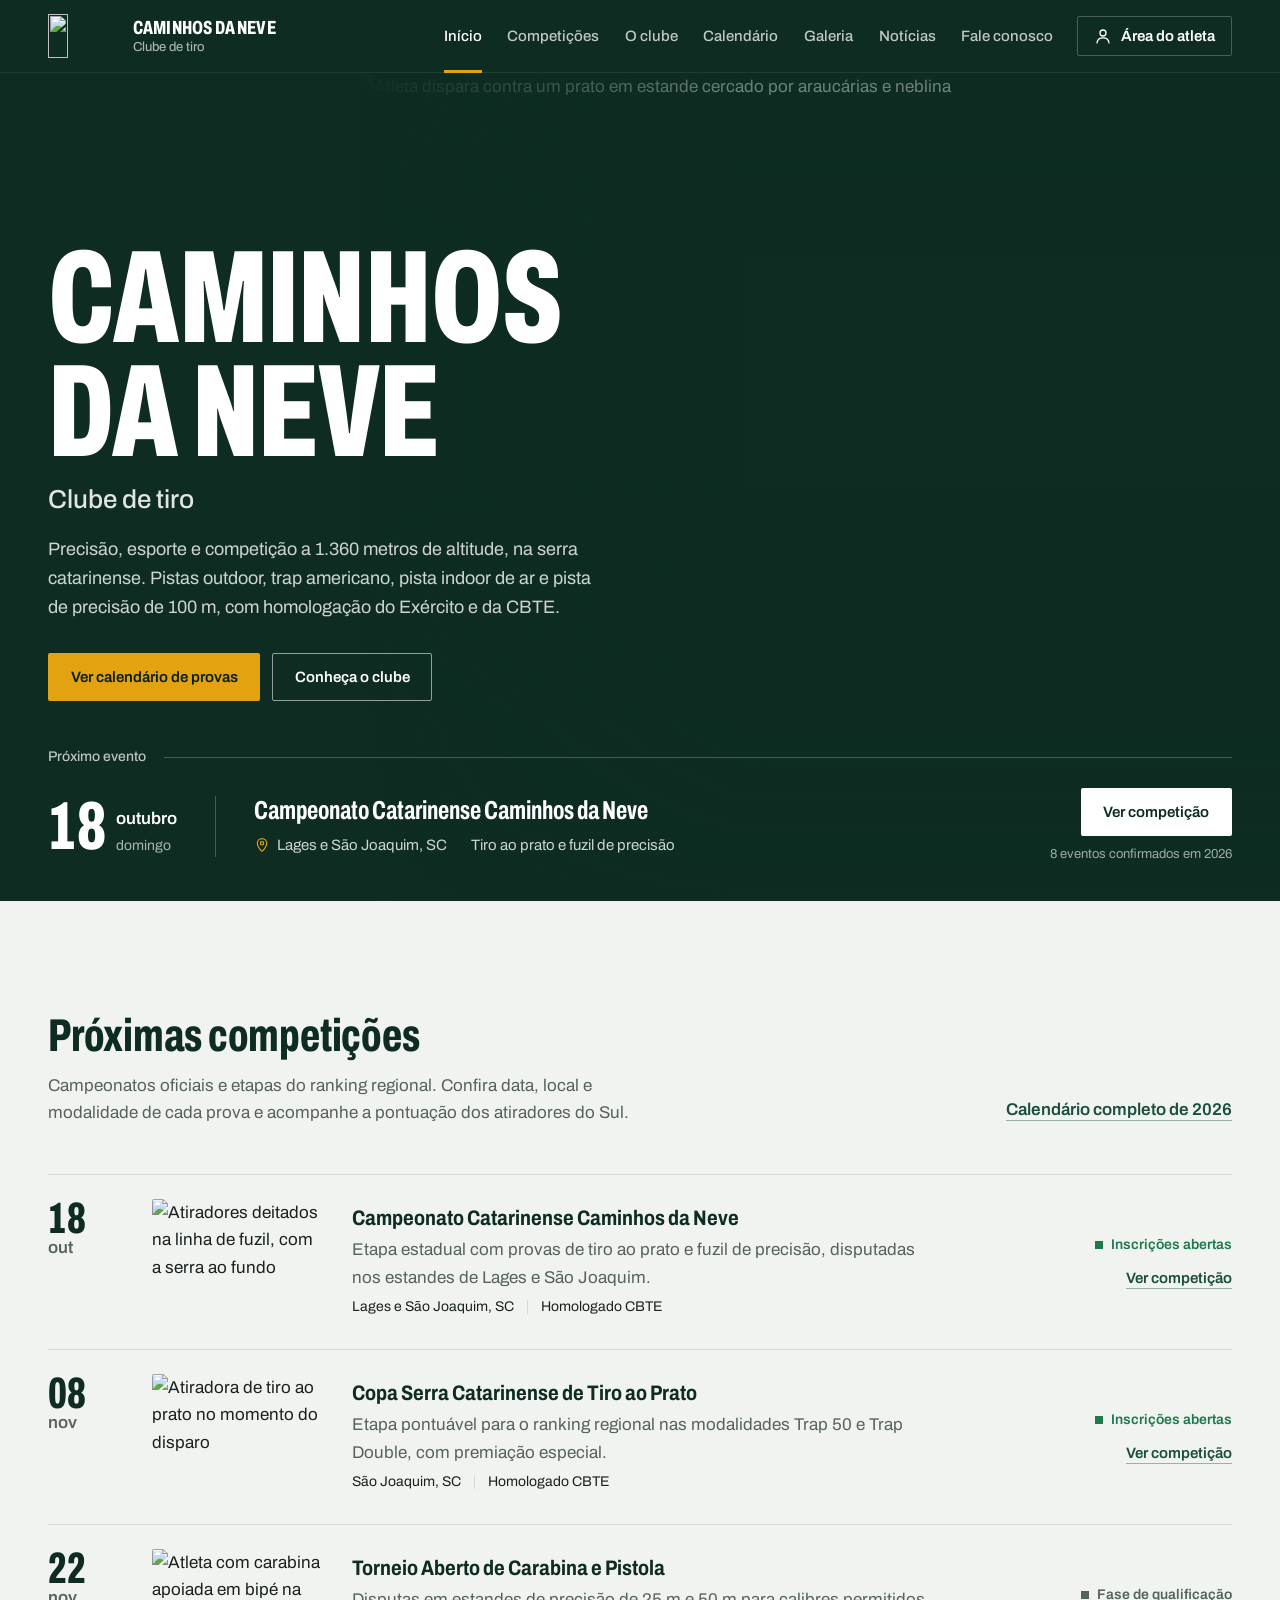
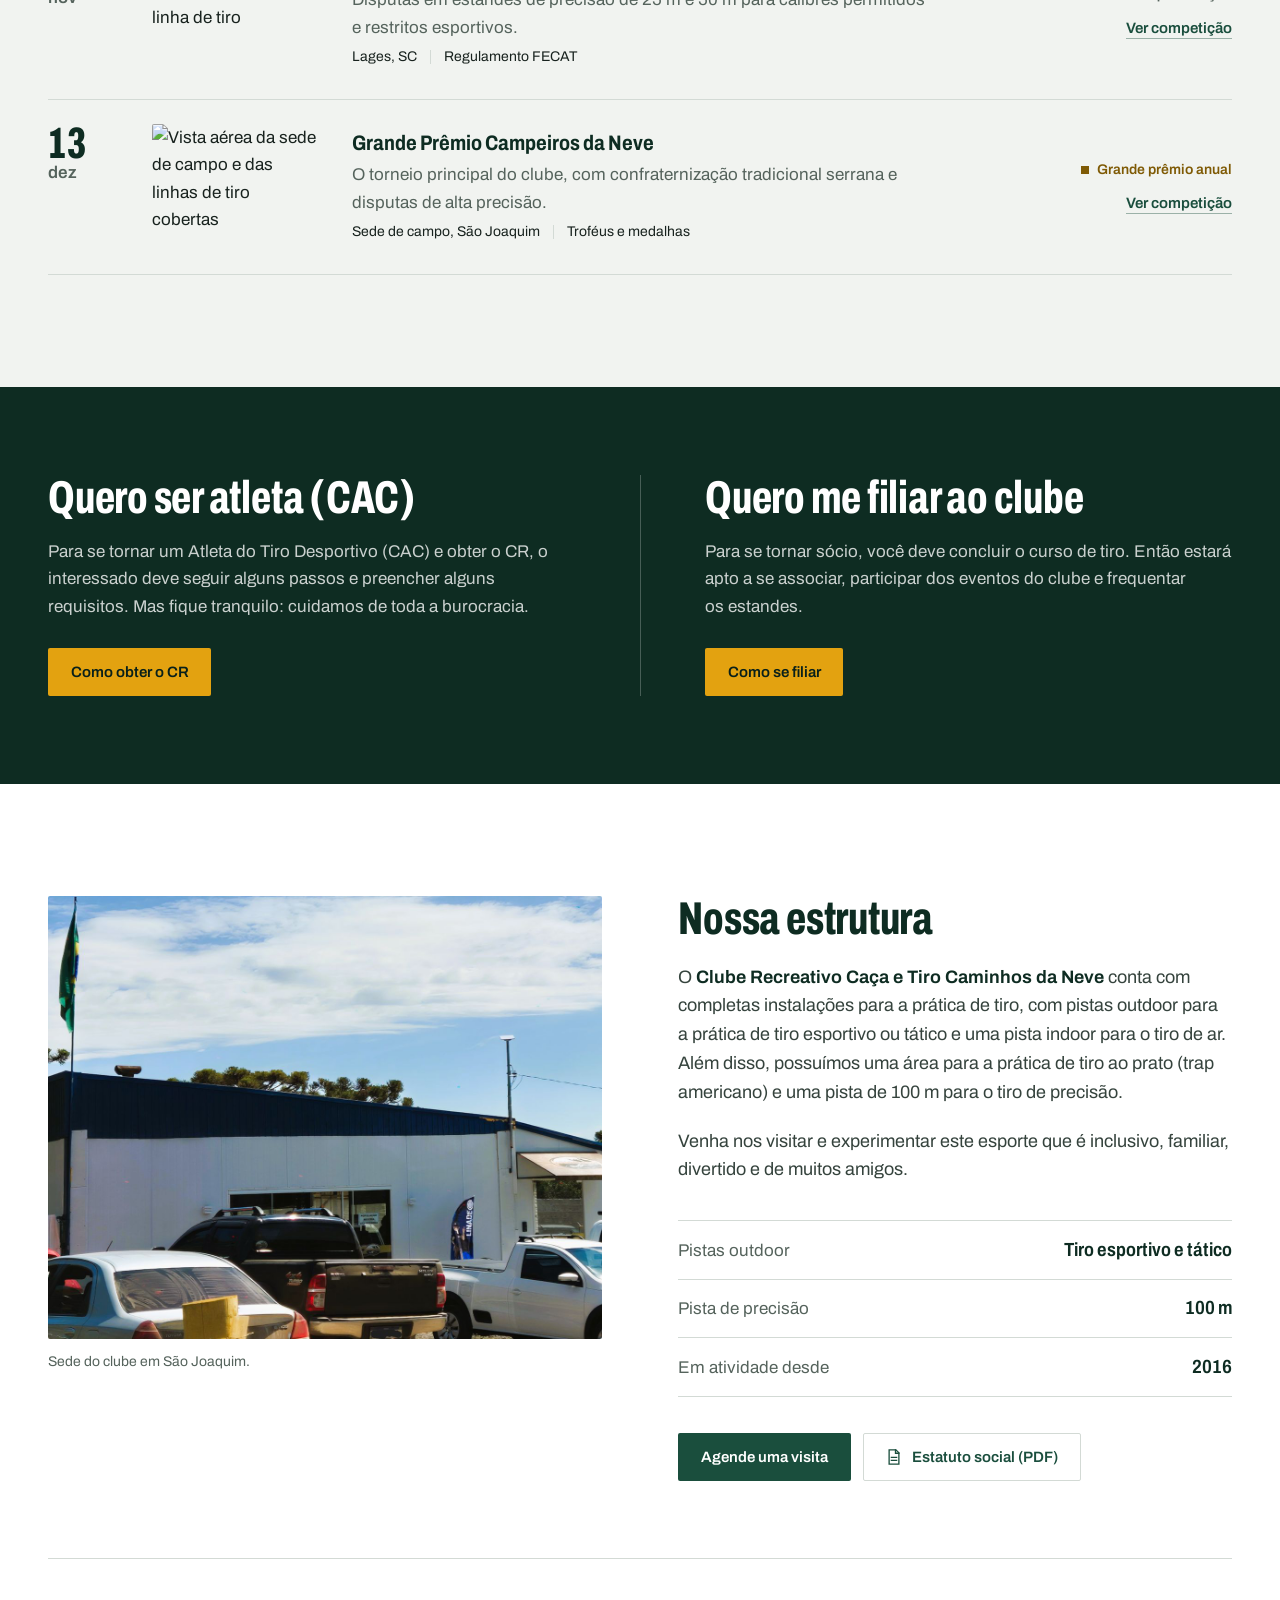
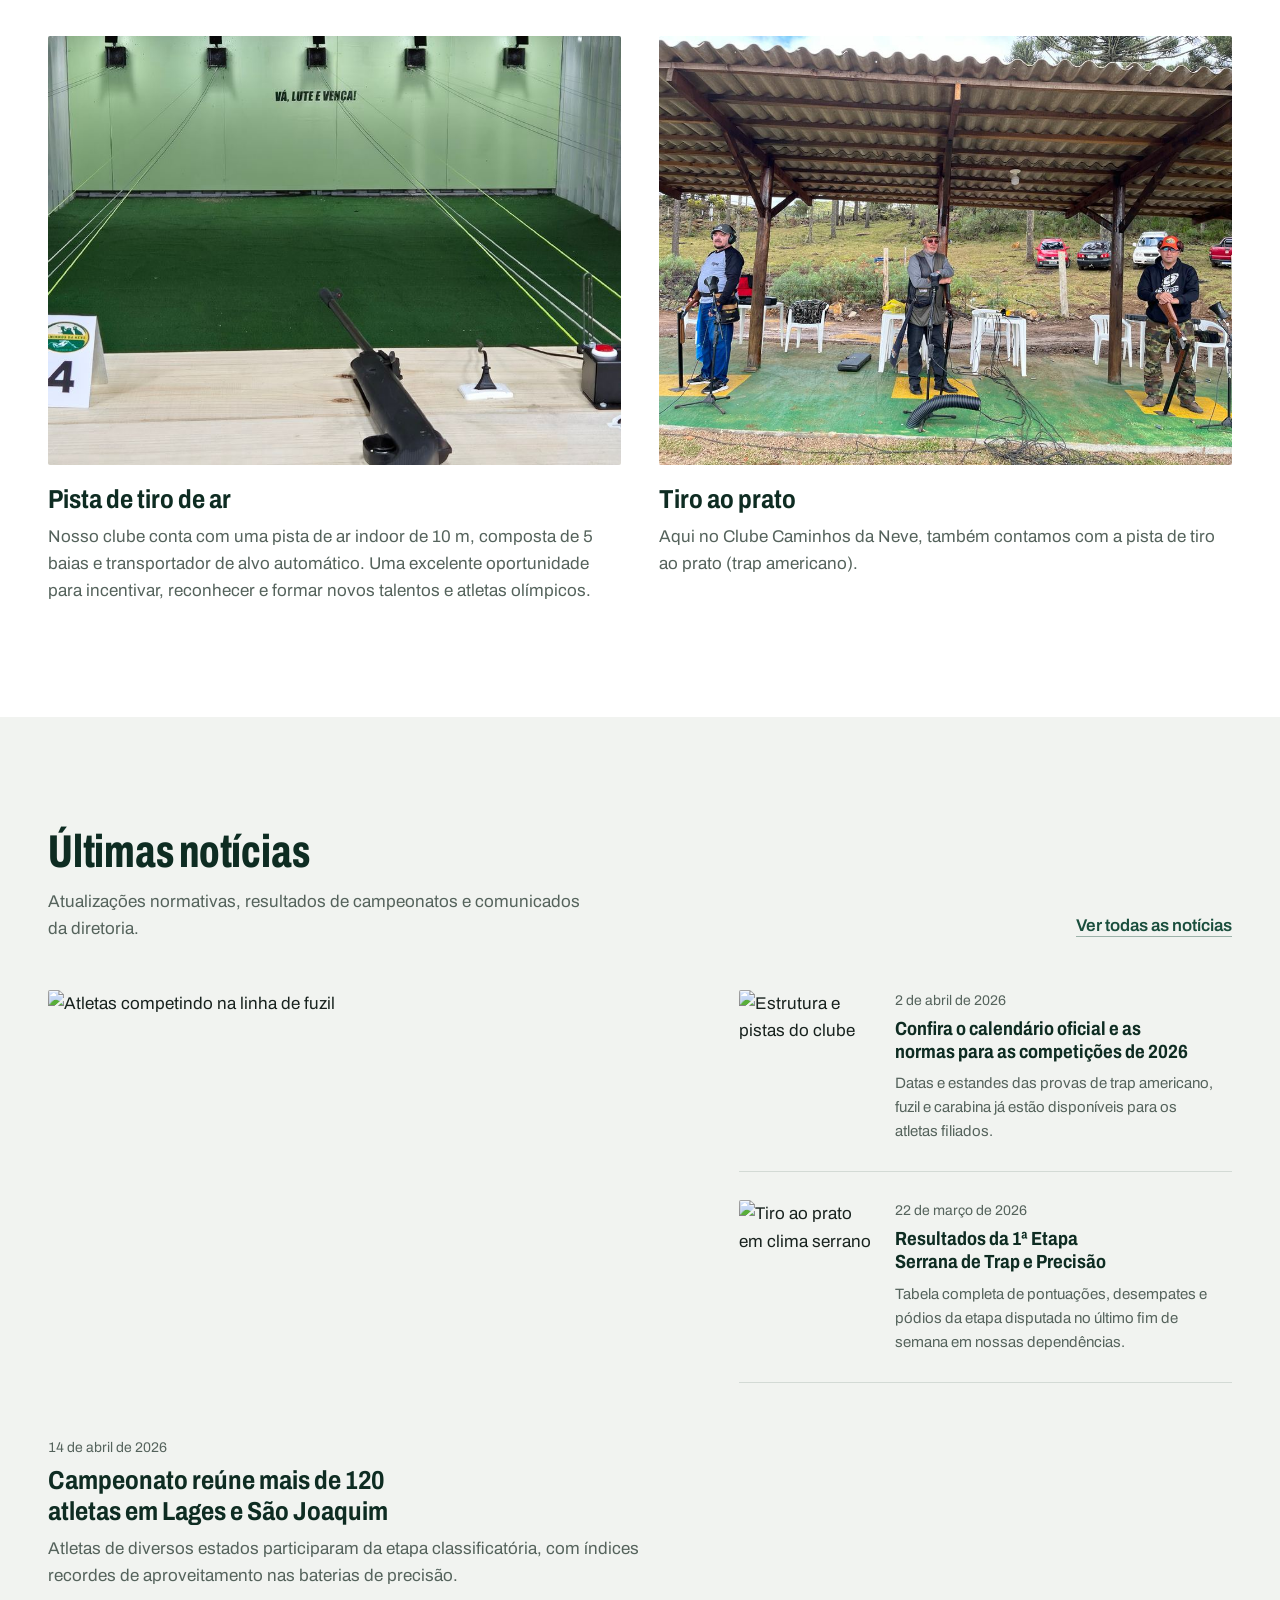
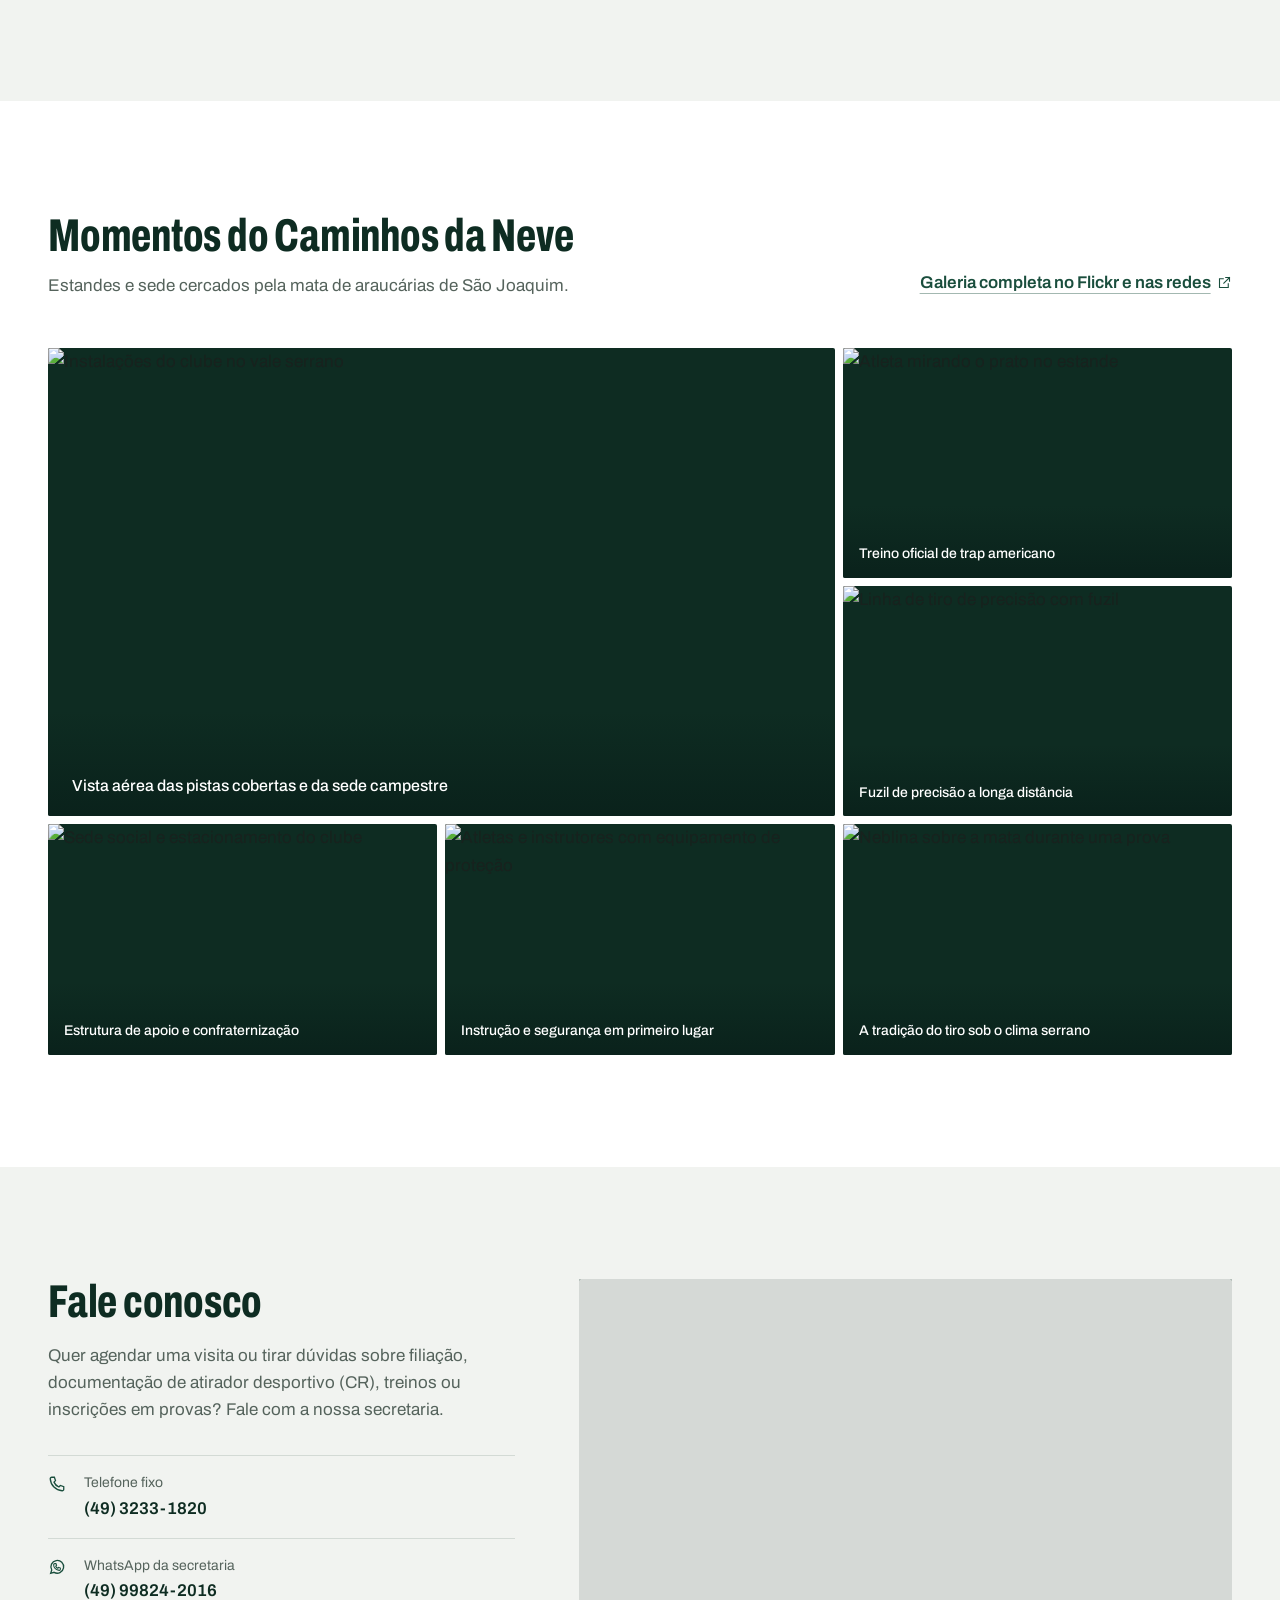
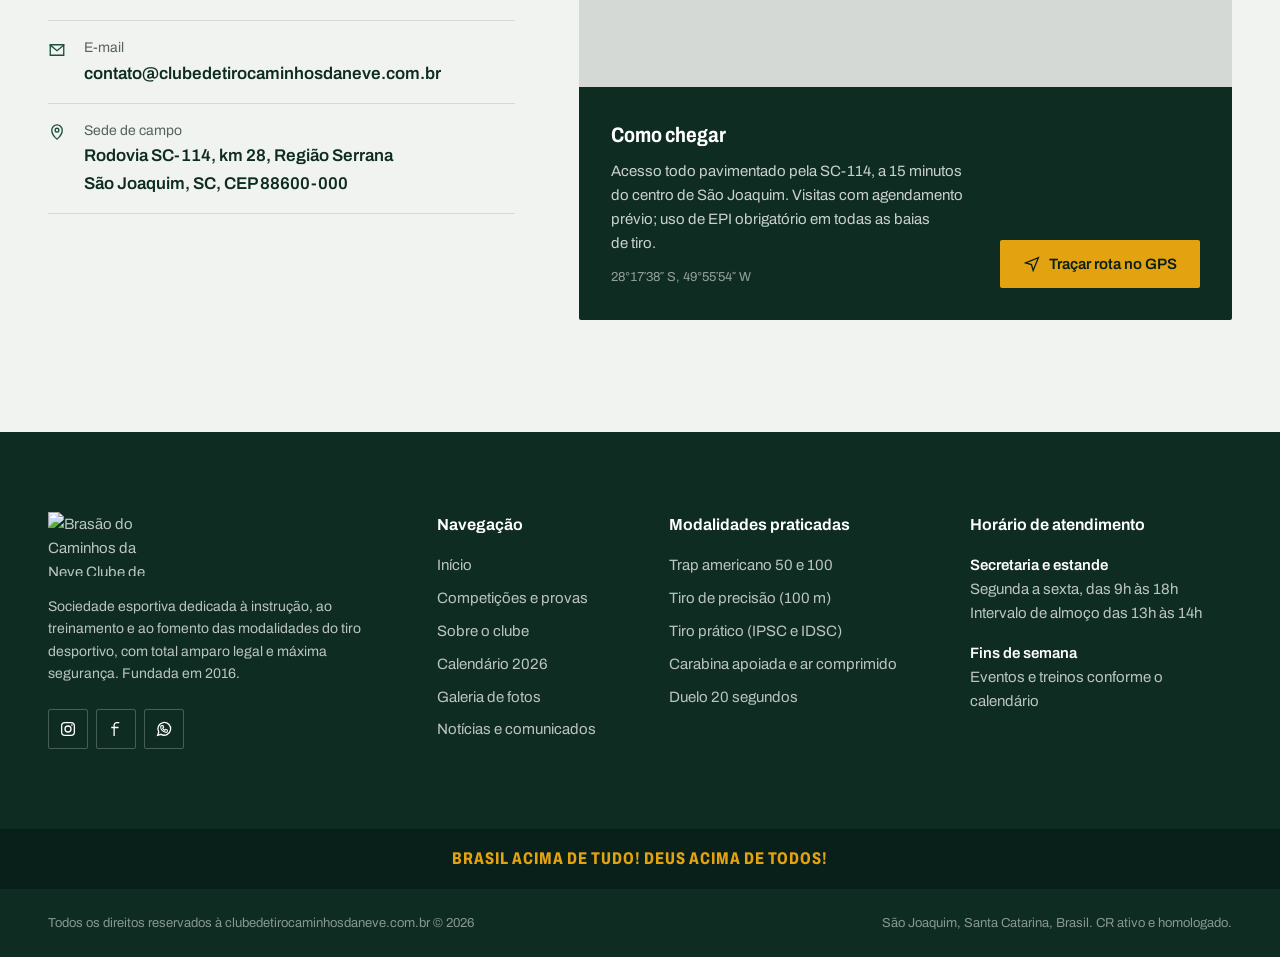
==== index.html @ 5b045c61 "index.html" ====
<!DOCTYPE html>
<html lang="pt-BR" class="no-js">
<head>
<meta charset="utf-8">
<meta name="viewport" content="width=device-width, initial-scale=1">
<title>Caminhos da Neve Clube de Tiro | Tradição e tiro esportivo na serra catarinense</title>
<meta name="description" content="Clube de tiro esportivo em São Joaquim, SC, a 1.360 metros de altitude. Pistas outdoor, trap americano, pista indoor de ar e pista de precisão de 100 m.">
<meta name="theme-color" content="#0E2C22">
<link rel="preconnect" href="https://fonts.googleapis.com">
<link rel="preconnect" href="https://fonts.gstatic.com" crossorigin>
<link rel="stylesheet" href="https://fonts.googleapis.com/css2?family=Archivo:wdth,wght@62..125,400..800&amp;display=swap">
<link rel="stylesheet" href="css/style.css">
<script src="js/main.js" defer></script>
</head>
<body data-mode="connect">

<!-- Ícones: cada <symbol> é um SVG próprio, usado com <svg class="icon"><use href="#i-nome"/></svg> -->
<svg class="sprite" xmlns="http://www.w3.org/2000/svg" aria-hidden="true">
  <symbol id="i-user" viewBox="0 0 24 24"><circle cx="12" cy="8" r="4"/><path d="M4 21c.6-4 3.8-6.5 8-6.5s7.4 2.5 8 6.5"/></symbol>
  <symbol id="i-pin" viewBox="0 0 24 24"><path d="M12 21.5s-7-6-7-12a7 7 0 0 1 14 0c0 6-7 12-7 12Z"/><circle cx="12" cy="9.5" r="2.5"/></symbol>
  <symbol id="i-phone" viewBox="0 0 24 24"><path d="M8.5 3H5a2 2 0 0 0-2 2.2A17 17 0 0 0 18.8 21a2 2 0 0 0 2.2-2v-3.5l-4.5-1.5-2 2a12 12 0 0 1-6.5-6.5l2-2Z"/></symbol>
  <symbol id="i-whatsapp" viewBox="0 0 24 24"><path d="M3.5 20.5 5 16a8.5 8.5 0 1 1 3.1 3.1Z"/><path stroke-width="1.4" d="M9 7.5h1.6l.9 2.4-1.2 1a5.5 5.5 0 0 0 2.8 2.8l1-1.2 2.4.9V15a1.5 1.5 0 0 1-1.5 1.5A7.5 7.5 0 0 1 7.5 9 1.5 1.5 0 0 1 9 7.5Z"/></symbol>
  <symbol id="i-mail" viewBox="0 0 24 24"><path d="M3 5h18v14H3z"/><path d="m3 5.5 9 7.5 9-7.5"/></symbol>
  <symbol id="i-instagram" viewBox="0 0 24 24"><rect x="3.5" y="3.5" width="17" height="17" rx="4.5"/><circle cx="12" cy="12" r="4"/><circle cx="17.2" cy="6.8" r="1.1" fill="currentColor" stroke="none"/></symbol>
  <symbol id="i-facebook" viewBox="0 0 24 24"><path d="M15.5 3.5H13A3.5 3.5 0 0 0 9.5 7v13.5M6.5 10h8"/></symbol>
  <symbol id="i-file" viewBox="0 0 24 24"><path d="M5.5 2.5h9l4 4v15h-13z"/><path d="M14 2.5V7h4.5M8.5 12.5h7M8.5 16.5h7"/></symbol>
  <symbol id="i-external" viewBox="0 0 24 24"><path d="M14 4h6v6M20 4l-9 9M18 14v6H4V6h6"/></symbol>
  <symbol id="i-route" viewBox="0 0 24 24"><path d="M3.5 10.5 20.5 3.5l-7 17-2.2-7.8Z"/></symbol>
  <symbol id="i-menu" viewBox="0 0 24 24"><path d="M3 7h18M3 12h18M3 17h18"/></symbol>
  <symbol id="i-close" viewBox="0 0 24 24"><path d="m5 5 14 14M19 5 5 19"/></symbol>
</svg>

<a class="skip-link" href="#conteudo">Pular para o conteúdo</a>

<header class="site-header">
  <div class="wrap site-header__bar">
    <a class="brand" href="#inicio" aria-label="Caminhos da Neve Clube de Tiro, página inicial">
      <img class="brand__crest" src="https://lh3.googleusercontent.com/aida-public/[base64]" alt="" width="72" height="44">
      <span class="brand__name">Caminhos da Neve<span>Clube de tiro</span></span>
    </a>

    <nav class="site-nav" id="menu-principal" aria-label="Menu principal">
      <ul>
        <li><a href="#inicio" aria-current="true">Início</a></li>
        <li><a href="#competicoes">Competições</a></li>
        <li><a href="#sobre">O clube</a></li>
        <li><a href="#proximo-evento">Calendário</a></li>
        <li><a href="#galeria">Galeria</a></li>
        <li><a href="#noticias">Notícias</a></li>
        <li><a href="#contato">Fale conosco</a></li>
        <li class="site-nav__login"><a href="#"><svg class="icon" aria-hidden="true"><use href="#i-user"/></svg>Área do atleta</a></li>
      </ul>
    </nav>

    <a class="btn btn--line-light site-header__login" href="#">
      <svg class="icon" aria-hidden="true"><use href="#i-user"/></svg>
      Área do atleta
    </a>

    <button class="menu-toggle" type="button" aria-expanded="false" aria-controls="menu-principal" aria-label="Abrir menu">
      <svg class="icon icon--open" aria-hidden="true"><use href="#i-menu"/></svg>
      <svg class="icon icon--close" aria-hidden="true"><use href="#i-close"/></svg>
    </button>
  </div>
</header>

<main id="conteudo">

  <!-- Hero: a faixa do próximo evento faz parte da própria foto -->
  <section class="hero" id="inicio" aria-labelledby="hero-titulo">
    <img class="hero__photo" src="https://lh3.googleusercontent.com/aida-public/[base64]w1920" width="1376" height="768" fetchpriority="high"
         alt="Atleta dispara contra um prato em estande cercado por araucárias e neblina">

    <div class="wrap hero__body">
      <h1 class="hero__title" id="hero-titulo">
        <span class="hero__name">Caminhos<br>da Neve</span>
        <span class="hero__kind">Clube de tiro</span>
      </h1>
      <p class="hero__lead">Precisão, esporte e competição a 1.360 metros de altitude, na serra catarinense. Pistas outdoor, trap americano, pista indoor de ar e pista de precisão de 100&nbsp;m, com homologação do Exército e da CBTE.</p>
      <div class="hero__actions">
        <a class="btn btn--gold" href="#competicoes">Ver calendário de provas</a>
        <a class="btn btn--ghost" href="#sobre">Conheça o clube</a>
      </div>
    </div>

    <div class="wrap">
      <article class="next-event" id="proximo-evento" aria-labelledby="proximo-evento-titulo">
        <p class="next-event__legend">Próximo evento <span class="next-event__countdown" data-countdown="2026-10-18">em 19 dias</span></p>

        <time class="next-event__date" datetime="2026-10-18">
          <span class="next-event__day">18</span>
          <span class="next-event__month">outubro</span>
          <span class="next-event__weekday">domingo</span>
        </time>

        <div class="next-event__info">
          <h2 class="next-event__title" id="proximo-evento-titulo">Campeonato Catarinense Caminhos da Neve</h2>
          <ul class="next-event__meta">
            <li><svg class="icon" aria-hidden="true"><use href="#i-pin"/></svg>Lages e São Joaquim, SC</li>
            <li>Tiro ao prato e fuzil de precisão</li>
          </ul>
        </div>

        <div class="next-event__cta">
          <a class="btn btn--light" href="#prova-campeonato-catarinense">Ver competição</a>
          <p>8 eventos confirmados em 2026</p>
        </div>
      </article>
    </div>
  </section>

  <!-- Competições -->
  <section class="section" id="competicoes" aria-labelledby="competicoes-titulo">
    <div class="wrap">
      <header class="section-head">
        <h2 id="competicoes-titulo">Próximas competições</h2>
        <p>Campeonatos oficiais e etapas do ranking regional. Confira data, local e modalidade de cada prova e acompanhe a pontuação dos atiradores do Sul.</p>
        <a class="link section-head__link" href="#">Calendário completo de 2026</a>
      </header>

      <ol class="fixtures">
        <li class="fixture" id="prova-campeonato-catarinense">
          <time class="fixture__date" datetime="2026-10-18"><span>18</span> out</time>
          <img class="fixture__photo" src="https://lh3.googleusercontent.com/aida-public/[base64]w640" width="640" height="478" loading="lazy"
               alt="Atiradores deitados na linha de fuzil, com a serra ao fundo">
          <div class="fixture__body">
            <h3><a href="#">Campeonato Catarinense Caminhos da Neve</a></h3>
            <p>Etapa estadual com provas de tiro ao prato e fuzil de precisão, disputadas nos estandes de Lages e São Joaquim.</p>
            <p class="fixture__meta"><span>Lages e São Joaquim, SC</span><span>Homologado CBTE</span></p>
          </div>
          <div class="fixture__side">
            <p class="status status--open">Inscrições abertas</p>
            <span class="fixture__cta" aria-hidden="true">Ver competição</span>
          </div>
        </li>

        <li class="fixture">
          <time class="fixture__date" datetime="2026-11-08"><span>08</span> nov</time>
          <img class="fixture__photo" src="https://lh3.googleusercontent.com/aida-public/[base64]w640" width="640" height="357" loading="lazy"
               alt="Atiradora de tiro ao prato no momento do disparo">
          <div class="fixture__body">
            <h3><a href="#">Copa Serra Catarinense de Tiro ao Prato</a></h3>
            <p>Etapa pontuável para o ranking regional nas modalidades Trap 50 e Trap Double, com premiação especial.</p>
            <p class="fixture__meta"><span>São Joaquim, SC</span><span>Homologado CBTE</span></p>
          </div>
          <div class="fixture__side">
            <p class="status status--open">Inscrições abertas</p>
            <span class="fixture__cta" aria-hidden="true">Ver competição</span>
          </div>
        </li>

        <li class="fixture">
          <time class="fixture__date" datetime="2026-11-22"><span>22</span> nov</time>
          <img class="fixture__photo fixture__photo--right" src="https://lh3.googleusercontent.com/aida-public/[base64]w640" width="640" height="478" loading="lazy"
               alt="Atleta com carabina apoiada em bipé na linha de tiro">
          <div class="fixture__body">
            <h3><a href="#">Torneio Aberto de Carabina e Pistola</a></h3>
            <p>Disputas em estandes de precisão de 25 m e 50 m para calibres permitidos e restritos esportivos.</p>
            <p class="fixture__meta"><span>Lages, SC</span><span>Regulamento FECAT</span></p>
          </div>
          <div class="fixture__side">
            <p class="status">Fase de qualificação</p>
            <span class="fixture__cta" aria-hidden="true">Ver competição</span>
          </div>
        </li>

        <li class="fixture">
          <time class="fixture__date" datetime="2026-12-13"><span>13</span> dez</time>
          <img class="fixture__photo" src="https://lh3.googleusercontent.com/aida-public/[base64]w640" width="640" height="478" loading="lazy"
               alt="Vista aérea da sede de campo e das linhas de tiro cobertas">
          <div class="fixture__body">
            <h3><a href="#">Grande Prêmio Campeiros da Neve</a></h3>
            <p>O torneio principal do clube, com confraternização tradicional serrana e disputas de alta precisão.</p>
            <p class="fixture__meta"><span>Sede de campo, São Joaquim</span><span>Troféus e medalhas</span></p>
          </div>
          <div class="fixture__side">
            <p class="status status--prize">Grande prêmio anual</p>
            <span class="fixture__cta" aria-hidden="true">Ver competição</span>
          </div>
        </li>
      </ol>
    </div>
  </section>

  <!-- Faça parte: os dois caminhos de entrada no clube -->
  <section class="join" id="faca-parte" aria-label="Como fazer parte do clube">
    <div class="wrap join__grid">
      <div class="join__path">
        <h2>Quero ser atleta (CAC)</h2>
        <p>Para se tornar um Atleta do Tiro Desportivo (CAC) e obter o CR, o interessado deve seguir alguns passos e preencher alguns requisitos. Mas fique tranquilo: cuidamos de toda a burocracia.</p>
        <a class="btn btn--gold" href="#">Como obter o CR</a>
      </div>

      <div class="join__path">
        <h2>Quero me filiar ao clube</h2>
        <p>Para se tornar sócio, você deve concluir o curso de tiro. Então estará apto a se associar, participar dos eventos do clube e frequentar os estandes.</p>
        <a class="btn btn--gold" href="#">Como se filiar</a>
      </div>
    </div>
  </section>

  <!-- O clube e a estrutura -->
  <section class="section section--white" id="sobre" aria-labelledby="sobre-titulo">
    <div class="wrap">
      <div class="about">
        <figure class="about__figure">
          <img src="img/sede.jpg" width="1200" height="960" loading="lazy"
               alt="Sede do clube: prédio branco de telhado azul, com a bandeira do Brasil ao lado e carros estacionados em frente">
          <figcaption>Sede do clube em São Joaquim.</figcaption>
        </figure>

        <div class="about__text">
          <h2 id="sobre-titulo">Nossa estrutura</h2>
          <p>O <strong>Clube Recreativo Caça e Tiro Caminhos da Neve</strong> conta com completas instalações para a prática de tiro, com pistas outdoor para a prática de tiro esportivo ou tático e uma pista indoor para o tiro de ar. Além disso, possuímos uma área para a prática de tiro ao prato (trap americano) e uma pista de 100&nbsp;m para o tiro de precisão.</p>
          <p>Venha nos visitar e experimentar este esporte que é inclusivo, familiar, divertido e de muitos amigos.</p>

          <dl class="facts">
            <div><dt>Pistas outdoor</dt><dd>Tiro esportivo e tático</dd></div>
            <div><dt>Pista de precisão</dt><dd>100 m</dd></div>
            <div><dt>Em atividade desde</dt><dd>2016</dd></div>
          </dl>

          <div class="actions">
            <a class="btn btn--green" href="#contato">Agende uma visita</a>
            <a class="btn btn--line" href="#">
              <svg class="icon" aria-hidden="true"><use href="#i-file"/></svg>
              Estatuto social (PDF)
            </a>
          </div>
        </div>
      </div>

      <div class="ranges">
        <div class="range range--ar">
          <img src="img/pista-de-ar.jpg" width="900" height="1200" loading="lazy"
               alt="Pista indoor de tiro de ar: carabina sobre a bancada e, ao fundo, cinco alvos com transportador automático na parede com o brasão do clube">
          <h3>Pista de tiro de ar</h3>
          <p>Nosso clube conta com uma pista de ar indoor de 10&nbsp;m, composta de 5 baias e transportador de alvo automático. Uma excelente oportunidade para incentivar, reconhecer e formar novos talentos e atletas olímpicos.</p>
        </div>

        <div class="range range--prato">
          <img src="img/tiro-ao-prato.jpg" width="1024" height="768" loading="lazy"
               alt="Três atiradores em seus postos no estande coberto de tiro ao prato, com campo e araucárias ao fundo">
          <h3>Tiro ao prato</h3>
          <p>Aqui no Clube Caminhos da Neve, também contamos com a pista de tiro ao prato (trap americano).</p>
        </div>
      </div>
    </div>
  </section>

  <!-- Notícias -->
  <section class="section" id="noticias" aria-labelledby="noticias-titulo">
    <div class="wrap">
      <header class="section-head">
        <h2 id="noticias-titulo">Últimas notícias</h2>
        <p>Atualizações normativas, resultados de campeonatos e comunicados da diretoria.</p>
        <a class="link section-head__link" href="#">Ver todas as notícias</a>
      </header>

      <div class="news">
        <article class="story story--lead">
          <img src="https://lh3.googleusercontent.com/aida-public/[base64]w1200" width="1200" height="896" loading="lazy" alt="Atletas competindo na linha de fuzil">
          <time datetime="2026-04-14">14 de abril de 2026</time>
          <h3><a href="#">Campeonato reúne mais de 120 atletas em Lages e São Joaquim</a></h3>
          <p>Atletas de diversos estados participaram da etapa classificatória, com índices recordes de aproveitamento nas baterias de precisão.</p>
        </article>

        <div class="news__list">
          <article class="story story--compact">
            <img src="https://lh3.googleusercontent.com/aida-public/[base64]w480" width="480" height="358" loading="lazy" alt="Estrutura e pistas do clube">
            <div>
              <time datetime="2026-04-02">2 de abril de 2026</time>
              <h3><a href="#">Confira o calendário oficial e as normas para as competições de 2026</a></h3>
              <p>Datas e estandes das provas de trap americano, fuzil e carabina já estão disponíveis para os atletas filiados.</p>
            </div>
          </article>

          <article class="story story--compact">
            <img src="https://lh3.googleusercontent.com/aida-public/[base64]w480" width="480" height="268" loading="lazy" alt="Tiro ao prato em clima serrano">
            <div>
              <time datetime="2026-03-22">22 de março de 2026</time>
              <h3><a href="#">Resultados da 1ª Etapa Serrana de Trap e Precisão</a></h3>
              <p>Tabela completa de pontuações, desempates e pódios da etapa disputada no último fim de semana em nossas dependências.</p>
            </div>
          </article>
        </div>
      </div>
    </div>
  </section>

  <!-- Galeria -->
  <section class="section section--white" id="galeria" aria-labelledby="galeria-titulo">
    <div class="wrap">
      <header class="section-head">
        <h2 id="galeria-titulo">Momentos do Caminhos da Neve</h2>
        <p>Estandes e sede cercados pela mata de araucárias de São Joaquim.</p>
        <a class="link section-head__link" href="#">
          Galeria completa no Flickr e nas redes
          <svg class="icon icon--sm" aria-hidden="true"><use href="#i-external"/></svg>
        </a>
      </header>

      <div class="gallery">
        <figure class="gallery__item gallery__item--feature">
          <img src="https://lh3.googleusercontent.com/aida-public/[base64]w1200" width="1200" height="896" loading="lazy" alt="Instalações do clube no vale serrano">
          <figcaption>Vista aérea das pistas cobertas e da sede campestre</figcaption>
        </figure>
        <figure class="gallery__item">
          <img src="https://lh3.googleusercontent.com/aida-public/[base64]w800" width="800" height="447" loading="lazy" alt="Atleta mirando o prato no estande">
          <figcaption>Treino oficial de trap americano</figcaption>
        </figure>
        <figure class="gallery__item">
          <img src="https://lh3.googleusercontent.com/aida-public/[base64]w800" width="800" height="597" loading="lazy" alt="Linha de tiro de precisão com fuzil">
          <figcaption>Fuzil de precisão a longa distância</figcaption>
        </figure>
        <figure class="gallery__item">
          <img class="gallery__img--left" src="https://lh3.googleusercontent.com/aida-public/[base64]w800" width="800" height="597" loading="lazy" alt="Sede social e estacionamento do clube">
          <figcaption>Estrutura de apoio e confraternização</figcaption>
        </figure>
        <figure class="gallery__item">
          <img class="gallery__img--left" src="https://lh3.googleusercontent.com/aida-public/[base64]w800" width="800" height="597" loading="lazy" alt="Atletas e instrutores com equipamento de proteção">
          <figcaption>Instrução e segurança em primeiro lugar</figcaption>
        </figure>
        <figure class="gallery__item">
          <img class="gallery__img--right" src="https://lh3.googleusercontent.com/aida-public/[base64]w800" width="800" height="447" loading="lazy" alt="Neblina sobre a mata durante uma prova">
          <figcaption>A tradição do tiro sob o clima serrano</figcaption>
        </figure>
      </div>
    </div>
  </section>

  <!-- Contato -->
  <section class="section" id="contato" aria-labelledby="contato-titulo">
    <div class="wrap contact">
      <div class="contact__info">
        <h2 id="contato-titulo">Fale conosco</h2>
        <p>Quer agendar uma visita ou tirar dúvidas sobre filiação, documentação de atirador desportivo (CR), treinos ou inscrições em provas? Fale com a nossa secretaria.</p>

        <ul class="contact-list">
          <li>
            <svg class="icon" aria-hidden="true"><use href="#i-phone"/></svg>
            <div><span>Telefone fixo</span><a href="tel:+554932331820">(49) 3233-1820</a></div>
          </li>
          <li>
            <svg class="icon" aria-hidden="true"><use href="#i-whatsapp"/></svg>
            <div><span>WhatsApp da secretaria</span><a href="https://wa.me/5549998242016" target="_blank" rel="noopener noreferrer">(49) 99824-2016</a></div>
          </li>
          <li>
            <svg class="icon" aria-hidden="true"><use href="#i-mail"/></svg>
            <div><span>E-mail</span><a class="contact-list__email" href="mailto:contato@clubedetirocaminhosdaneve.com.br">contato@<wbr>clubedetirocaminhosdaneve.com.br</a></div>
          </li>
          <li>
            <svg class="icon" aria-hidden="true"><use href="#i-pin"/></svg>
            <div><span>Sede de campo</span><address>Rodovia SC-114, km 28, Região Serrana<br>São Joaquim, SC, CEP 88600-000</address></div>
          </li>
        </ul>
      </div>

      <div class="contact__map">
        <iframe title="Mapa com a localização da sede de campo" loading="lazy" referrerpolicy="no-referrer-when-downgrade"
                src="https://maps.google.com/maps?q=Caminhos+da+Neve+Clube+de+Tiro,+S%C3%A3o+Joaquim+-+SC&amp;z=12&amp;output=embed"></iframe>
        <div class="contact__route">
          <div>
            <h3>Como chegar</h3>
            <p>Acesso todo pavimentado pela SC-114, a 15 minutos do centro de São Joaquim. Visitas com agendamento prévio; uso de EPI obrigatório em todas as baias de tiro.</p>
            <p class="contact__coords">28°17′38″ S, 49°55′54″ W</p>
          </div>
          <a class="btn btn--gold" href="https://www.google.com/maps/dir/?api=1&amp;destination=Caminhos+da+Neve+Clube+de+Tiro,+S%C3%A3o+Joaquim+-+SC" target="_blank" rel="noopener noreferrer">
            <svg class="icon" aria-hidden="true"><use href="#i-route"/></svg>
            Traçar rota no GPS
          </a>
        </div>
      </div>
    </div>
  </section>

</main>

<footer class="site-footer">
  <div class="wrap site-footer__grid">
    <div class="site-footer__brand">
      <img src="https://lh3.googleusercontent.com/aida-public/[base64]" width="104" height="64" loading="lazy" alt="Brasão do Caminhos da Neve Clube de Tiro">
      <p>Sociedade esportiva dedicada à instrução, ao treinamento e ao fomento das modalidades do tiro desportivo, com total amparo legal e máxima segurança. Fundada em 2016.</p>
      <ul class="social">
        <li><a href="#" aria-label="Instagram"><svg class="icon" aria-hidden="true"><use href="#i-instagram"/></svg></a></li>
        <li><a href="#" aria-label="Facebook"><svg class="icon" aria-hidden="true"><use href="#i-facebook"/></svg></a></li>
        <li><a href="https://wa.me/5549998242016" aria-label="WhatsApp" target="_blank" rel="noopener noreferrer"><svg class="icon" aria-hidden="true"><use href="#i-whatsapp"/></svg></a></li>
      </ul>
    </div>

    <nav aria-labelledby="rodape-navegacao">
      <h2 id="rodape-navegacao">Navegação</h2>
      <ul>
        <li><a href="#inicio">Início</a></li>
        <li><a href="#competicoes">Competições e provas</a></li>
        <li><a href="#sobre">Sobre o clube</a></li>
        <li><a href="#proximo-evento">Calendário 2026</a></li>
        <li><a href="#galeria">Galeria de fotos</a></li>
        <li><a href="#noticias">Notícias e comunicados</a></li>
      </ul>
    </nav>

    <div>
      <h2>Modalidades praticadas</h2>
      <ul>
        <li>Trap americano 50 e 100</li>
        <li>Tiro de precisão (100 m)</li>
        <li>Tiro prático (IPSC e IDSC)</li>
        <li>Carabina apoiada e ar comprimido</li>
        <li>Duelo 20 segundos</li>
      </ul>
    </div>

    <div>
      <h2>Horário de atendimento</h2>
      <dl class="hours">
        <dt>Secretaria e estande</dt>
        <dd>Segunda a sexta, das 9h às 18h<br>Intervalo de almoço das 13h às 14h</dd>
        <dt>Fins de semana</dt>
        <dd>Eventos e treinos conforme o calendário</dd>
      </dl>
    </div>
  </div>

  <p class="site-footer__motto">Brasil acima de tudo! Deus acima de todos!</p>

  <div class="wrap site-footer__legal">
    <p>Todos os direitos reservados à clubedetirocaminhosdaneve.com.br © 2026</p>
    <p>São Joaquim, Santa Catarina, Brasil. CR ativo e homologado.</p>
  </div>
</footer>

</body>
</html>
---- css/style.css ----
/* ==========================================================================
   Caminhos da Neve Clube de Tiro
   Cores tiradas do brasão; tipografia única (Archivo) variando a largura:
   condensada nos títulos, como o letreiro do brasão, e normal no texto.
   ========================================================================== */

:root {
  /* Cores */
  --pinho: #1A4E3D;          /* verde do brasão */
  --pinho-900: #0E2C22;      /* cabeçalho, hero, rodapé */
  --pinho-950: #09201A;
  --ouro: #E3A210;           /* ouro do brasão */
  --ouro-claro: #F1B730;
  --ouro-texto: #7F5A05;     /* ouro legível sobre fundo claro */
  --geada: #F1F3F0;          /* fundo da página */
  --branco: #FFFFFF;
  --grafite: #18221E;        /* texto */
  --liquen: #55635C;         /* texto secundário */
  --linha: #D3DAD5;
  --linha-clara: rgba(255, 255, 255, .24);
  --aberto: #1D7A4C;

  /* Tipografia */
  --font: "Archivo", "Helvetica Neue", Arial, sans-serif;
  --step--1: .875rem;
  --step-0: 1.0625rem;
  --step-1: 1.3125rem;
  --step-2: 1.625rem;
  --step-3: clamp(2rem, 1.4rem + 2.2vw, 2.875rem);
  --step-hero: clamp(3.75rem, min(1.6rem + 8.4vw, 15.5vh), 8.25rem);
  --condensada: 68%;
  --semi: 84%;

  /* Espaço e forma */
  --wrap: 78rem;
  --gutter: clamp(1rem, 4vw, 2rem);
  --header-h: 4.5rem;
  --radius: 2px;
  --ease: cubic-bezier(.2, .7, .2, 1);
}

/* ---------- Base ---------- */

*, *::before, *::after { box-sizing: border-box; }

html {
  -webkit-text-size-adjust: 100%;
  scroll-padding-top: var(--header-h);
}

@media (prefers-reduced-motion: no-preference) {
  html { scroll-behavior: smooth; }
}

body {
  margin: 0;
  background: var(--geada);
  color: var(--grafite);
  font-family: var(--font);
  font-size: var(--step-0);
  line-height: 1.6;
  -webkit-font-smoothing: antialiased;
  overflow-x: hidden;
}

h1, h2, h3, p, ul, ol, dl, dd, figure, address { margin: 0; }
ul, ol { padding: 0; list-style: none; }
address { font-style: normal; }
img { display: block; max-width: 100%; height: auto; }
a { color: inherit; }
strong { font-weight: 650; }

h1, h2, h3 { text-wrap: balance; }
p { text-wrap: pretty; }

::selection { background: var(--ouro); color: var(--pinho-950); }

:focus-visible {
  outline: 2px solid var(--ouro);
  outline-offset: 3px;
}

.wrap {
  width: 100%;
  max-width: var(--wrap);
  margin-inline: auto;
  padding-inline: var(--gutter);
}

.skip-link {
  position: absolute;
  left: var(--gutter);
  top: -4rem;
  z-index: 100;
  padding: .75rem 1rem;
  background: var(--ouro);
  color: var(--pinho-950);
  font-weight: 600;
  text-decoration: none;
}
.skip-link:focus { top: .75rem; }

.sprite {
  position: absolute;
  width: 0;
  height: 0;
  overflow: hidden;
}

.icon {
  width: 1.125rem;
  height: 1.125rem;
  flex: none;
  fill: none;
  stroke: currentColor;
  stroke-width: 1.75;
  stroke-linecap: square;
  stroke-linejoin: miter;
}
.icon--sm { width: .9375rem; height: .9375rem; }

/* ---------- Botões e links ---------- */

.btn {
  display: inline-flex;
  align-items: center;
  justify-content: center;
  gap: .55rem;
  min-height: 3rem;
  padding: .8rem 1.35rem;
  border: 1px solid transparent;
  border-radius: var(--radius);
  font: inherit;
  font-size: .9375rem;
  font-weight: 600;
  line-height: 1.1;
  text-decoration: none;
  white-space: nowrap;
  cursor: pointer;
  transition: background-color .15s, border-color .15s, color .15s;
}

.btn--gold { background: var(--ouro); color: var(--pinho-950); }
.btn--gold:hover { background: var(--ouro-claro); }

.btn--light { background: var(--branco); color: var(--pinho-900); }
.btn--light:hover { background: var(--geada); }

.btn--ghost { border-color: rgba(255, 255, 255, .55); color: var(--branco); }
.btn--ghost:hover { border-color: var(--branco); background: rgba(255, 255, 255, .08); }

.btn--green { background: var(--pinho); color: var(--branco); }
.btn--green:hover { background: var(--pinho-900); }

.btn--line { border-color: var(--linha); color: var(--pinho); }
.btn--line:hover { border-color: var(--pinho); }

.btn--line-light {
  min-height: 2.5rem;
  padding: .55rem 1rem;
  border-color: var(--linha-clara);
  color: var(--branco);
}
.btn--line-light:hover { border-color: var(--ouro); color: var(--ouro); }

.link {
  display: inline-flex;
  align-items: center;
  gap: .4rem;
  color: var(--pinho);
  font-weight: 600;
  text-decoration: underline;
  text-decoration-thickness: 1px;
  text-underline-offset: .3em;
  text-decoration-color: rgba(26, 78, 61, .4);
  transition: text-decoration-color .15s;
}
.link:hover { text-decoration-color: var(--ouro); text-decoration-thickness: 2px; }

/* ---------- Cabeçalho ---------- */

.site-header {
  position: sticky;
  top: 0;
  z-index: 50;
  background: var(--pinho-900);
  color: var(--branco);
  border-bottom: 1px solid rgba(255, 255, 255, .08);
}

.site-header__bar {
  display: flex;
  align-items: center;
  gap: 1.5rem;
  height: var(--header-h);
}

.brand {
  display: flex;
  align-items: center;
  gap: .8rem;
  margin-right: auto;
  text-decoration: none;
}

.brand__crest { width: auto; height: 2.75rem; }

.brand__name {
  display: flex;
  flex-direction: column;
  font-size: 1.1875rem;
  font-stretch: var(--condensada);
  font-weight: 750;
  line-height: 1;
  letter-spacing: .01em;
  text-transform: uppercase;
}
.brand__name span {
  margin-top: .25rem;
  font-size: .8125rem;
  font-stretch: 100%;
  font-weight: 450;
  letter-spacing: 0;
  text-transform: none;
  color: rgba(255, 255, 255, .66);
}

.site-nav ul { display: flex; gap: 1.6rem; }

.site-nav a {
  position: relative;
  display: flex;
  align-items: center;
  gap: .5rem;
  height: var(--header-h);
  font-size: .9375rem;
  font-weight: 500;
  color: rgba(255, 255, 255, .74);
  text-decoration: none;
  transition: color .15s;
}
.site-nav a:hover,
.site-nav a[aria-current] { color: var(--branco); }
.site-nav a[aria-current]::after {
  content: "";
  position: absolute;
  left: 0;
  right: 0;
  bottom: -1px;
  height: 3px;
  background: var(--ouro);
}

.site-nav__login { display: none; }

.menu-toggle {
  display: none;
  place-items: center;
  width: 2.75rem;
  height: 2.75rem;
  margin-right: -.6rem;
  padding: 0;
  border: 0;
  background: none;
  color: var(--branco);
  cursor: pointer;
}
.menu-toggle .icon { width: 1.5rem; height: 1.5rem; }
.menu-toggle .icon--close,
.menu-toggle[aria-expanded="true"] .icon--open { display: none; }
.menu-toggle[aria-expanded="true"] .icon--close { display: block; }

@media (max-width: 1099px) {
  .menu-toggle { display: grid; }

  .site-nav {
    display: none;
    position: absolute;
    top: 100%;
    left: 0;
    right: 0;
    max-height: calc(100svh - var(--header-h));
    overflow-y: auto;
    background: var(--pinho-900);
    border-top: 1px solid rgba(255, 255, 255, .08);
    box-shadow: 0 1.5rem 2rem rgba(0, 0, 0, .25);
  }
  .site-header.is-open .site-nav { display: block; }

  .site-nav ul {
    flex-direction: column;
    gap: 0;
    max-width: var(--wrap);
    margin-inline: auto;
    padding: .5rem var(--gutter) 1.25rem;
  }
  .site-nav li + li { border-top: 1px solid rgba(255, 255, 255, .08); }
  .site-nav a { height: auto; padding-block: .95rem; font-size: 1.0625rem; }
  .site-nav a[aria-current]::after { top: 50%; bottom: auto; left: auto; right: 0; width: .5rem; height: .5rem; margin-top: -.25rem; }

  /* sem JavaScript o menu fica sempre visível */
  .no-js .menu-toggle { display: none; }
  .no-js .site-nav { display: block; position: static; box-shadow: none; }
  .no-js .site-header { position: static; }
  .no-js .site-header__bar { flex-wrap: wrap; height: auto; padding-block: .75rem; }
}

@media (max-width: 639px) {
  .site-header__login { display: none; }
  .site-nav__login { display: block; }
  .site-nav__login a { color: var(--ouro); }
}

/* ---------- Hero ---------- */

.hero {
  position: relative;
  isolation: isolate;
  display: grid;
  grid-template-rows: 1fr auto;
  min-height: clamp(40rem, calc(100svh - var(--header-h)), 54rem);
  overflow: hidden;
  background: var(--pinho-900);
  color: var(--branco);
}

.hero__photo {
  position: absolute;
  inset: 0;
  z-index: -2;
  width: 100%;
  height: 100%;
  object-fit: cover;
  object-position: 42% 40%;
  filter: saturate(.85) contrast(1.05);
}

/* escurece embaixo (faixa do evento) e em cima (continuação do cabeçalho) */
.hero::before {
  content: "";
  position: absolute;
  inset: 0;
  z-index: -1;
  background:
    linear-gradient(180deg, rgba(14, 44, 34, .65) 0%, rgba(14, 44, 34, 0) 22%),
    linear-gradient(0deg, rgba(14, 44, 34, .98) 0%, rgba(14, 44, 34, .85) 22%, rgba(14, 44, 34, 0) 50%),
    linear-gradient(90deg, rgba(14, 44, 34, .9) 0%, rgba(14, 44, 34, .55) 40%, rgba(14, 44, 34, 0) 70%);
}

/* no desktop a foto começa depois do título, para não cobrir a atiradora */
@media (min-width: 900px) {
  .hero__photo {
    left: auto;
    width: 72%;
    object-position: 45% 40%;
  }
  .hero::before {
    background:
      linear-gradient(180deg, rgba(14, 44, 34, .65) 0%, rgba(14, 44, 34, 0) 22%),
      linear-gradient(0deg, rgba(14, 44, 34, .98) 0%, rgba(14, 44, 34, .85) 22%, rgba(14, 44, 34, 0) 50%),
      linear-gradient(90deg, var(--pinho-900) 28%, rgba(14, 44, 34, .7) 38%, rgba(14, 44, 34, 0) 58%);
  }
}
@media (min-width: 1280px) {
  .hero__photo { object-position: 58% 40%; }
}

.hero__body {
  align-self: end;
  padding-top: clamp(2.5rem, 7vh, 6rem);
  padding-bottom: clamp(1.75rem, 5vh, 4rem);
}

.hero__title { font-weight: inherit; }

.hero__name {
  display: block;
  font-size: var(--step-hero);
  font-stretch: 62%;
  font-weight: 800;
  line-height: .86;
  letter-spacing: -.005em;
  text-transform: uppercase;
}

.hero__kind {
  display: block;
  margin-top: .9rem;
  font-size: var(--step-2);
  font-weight: 500;
  line-height: 1.2;
  color: rgba(255, 255, 255, .88);
}

.hero__lead {
  max-width: 34rem;
  margin-top: 1.25rem;
  font-size: 1.125rem;
  line-height: 1.6;
  color: rgba(255, 255, 255, .8);
}

.hero__actions {
  display: flex;
  flex-wrap: wrap;
  gap: .75rem;
  margin-top: clamp(1.5rem, 3.5vh, 2rem);
}

/* Próximo evento: faixa integrada à base do hero */

.next-event {
  display: grid;
  grid-template-columns: auto minmax(0, 1fr) auto;
  align-items: center;
  column-gap: clamp(1.5rem, 3vw, 2.75rem);
  row-gap: 1.25rem;
  padding-bottom: clamp(1.75rem, 4vh, 2.75rem);
}

.next-event__legend {
  grid-column: 1 / -1;
  display: flex;
  align-items: center;
  gap: .3rem;
  font-size: var(--step--1);
  font-weight: 500;
  color: rgba(255, 255, 255, .72);
}
.next-event__legend::after {
  content: "";
  flex: 1;
  height: 1px;
  margin-left: .85rem;
  background: var(--linha-clara);
}
.next-event__countdown { color: var(--ouro); }

.next-event__date {
  display: grid;
  grid-template-columns: auto auto;
  grid-template-rows: auto auto;
  column-gap: .6rem;
  align-items: end;
  font-variant-numeric: tabular-nums;
}
.next-event__day {
  grid-row: 1 / 3;
  font-size: 4.25rem;
  font-stretch: 62%;
  font-weight: 800;
  line-height: .78;
}
.next-event__month {
  font-weight: 600;
  line-height: 1.1;
}
.next-event__weekday {
  font-size: var(--step--1);
  line-height: 1.1;
  color: rgba(255, 255, 255, .66);
}

.next-event__info {
  padding-left: clamp(1.5rem, 3vw, 2.75rem);
  border-left: 1px solid var(--linha-clara);
}

.next-event__title {
  font-size: var(--step-2);
  font-stretch: var(--condensada);
  font-weight: 700;
  line-height: 1.1;
}

.next-event__meta {
  display: flex;
  flex-wrap: wrap;
  gap: .3rem 1.5rem;
  margin-top: .55rem;
  font-size: .9375rem;
  color: rgba(255, 255, 255, .8);
}
.next-event__meta li { display: flex; align-items: center; gap: .4rem; }
.next-event__meta .icon { width: 1rem; height: 1rem; color: var(--ouro); }

.next-event__cta {
  display: flex;
  flex-direction: column;
  align-items: flex-end;
  gap: .5rem;
}
.next-event__cta p {
  font-size: .8125rem;
  color: rgba(255, 255, 255, .6);
}

/* entrada única do hero */
@media (prefers-reduced-motion: no-preference) {
  .hero__photo { animation: settle 1.8s var(--ease) both; }
  .hero__body > *,
  .next-event { animation: rise .8s var(--ease) both; }
  .hero__lead { animation-delay: .08s; }
  .hero__actions { animation-delay: .16s; }
  .next-event { animation-delay: .3s; }
}
@keyframes settle { from { transform: scale(1.05); } }
@keyframes rise { from { opacity: 0; transform: translateY(14px); } }

@media (max-width: 899px) {
  .hero::before {
    background:
      linear-gradient(0deg, rgba(14, 44, 34, .98) 0%, rgba(14, 44, 34, .86) 40%, rgba(14, 44, 34, .35) 75%, rgba(14, 44, 34, .6) 100%);
  }
  .hero__photo { object-position: 38% 30%; }

  .next-event { grid-template-columns: auto minmax(0, 1fr); }
  .next-event__cta {
    grid-column: 1 / -1;
    flex-direction: row;
    align-items: center;
    flex-wrap: wrap;
    gap: .5rem 1rem;
  }
}

@media (max-width: 479px) {
  .next-event__day { font-size: 3.5rem; }
  .next-event__info { padding-left: 1.1rem; }
  .next-event__title { font-size: 1.375rem; }
  .next-event__cta .btn { flex: 1 1 100%; }
  .hero__actions .btn { flex: 1 1 auto; }
}

/* ---------- Seções ---------- */

.section { padding-block: clamp(4rem, 9vw, 7rem); }
.section--white { background: var(--branco); }

.section-head {
  display: grid;
  grid-template-columns: minmax(0, 1fr) auto;
  column-gap: 2rem;
  row-gap: .75rem;
  align-items: end;
  margin-bottom: clamp(2rem, 4vw, 3rem);
}
.section-head p {
  grid-column: 1;
  max-width: 38rem;
  color: var(--liquen);
}
.section-head__link {
  grid-column: 2;
  grid-row: 1 / 3;
  align-self: end;
  margin-bottom: .2rem;
}

.section h2,
.contact h2,
.join h2 {
  font-size: var(--step-3);
  font-stretch: var(--condensada);
  font-weight: 750;
  line-height: 1.02;
  letter-spacing: -.005em;
  color: var(--pinho-900);
}

@media (max-width: 719px) {
  .section-head { grid-template-columns: 1fr; }
  .section-head__link { grid-column: 1; grid-row: auto; margin-top: .25rem; }
}

/* ---------- Competições ---------- */

.fixtures { border-top: 1px solid var(--linha); }

.fixture {
  position: relative;
  display: grid;
  grid-template-columns: 4.5rem 10.5rem minmax(0, 1fr) auto;
  align-items: center;
  column-gap: clamp(1.25rem, 2.5vw, 2.25rem);
  padding-block: 1.5rem;
  border-bottom: 1px solid var(--linha);
}

.fixture__date {
  align-self: start;
  display: flex;
  flex-direction: column;
  font-weight: 600;
  line-height: 1.1;
  color: var(--liquen);
  font-variant-numeric: tabular-nums;
}
.fixture__date span {
  font-size: 2.75rem;
  font-stretch: 62%;
  font-weight: 800;
  line-height: .9;
  color: var(--pinho-900);
}

.fixture__photo {
  width: 100%;
  aspect-ratio: 4 / 3;
  object-fit: cover;
  border-radius: var(--radius);
}
.fixture__photo--right { object-position: 80% 50%; }

.fixture__body h3 {
  font-size: var(--step-1);
  font-stretch: var(--semi);
  font-weight: 700;
  line-height: 1.2;
  color: var(--pinho-900);
}
.fixture__body h3 a { text-decoration: none; }
.fixture__body h3 a::after { content: ""; position: absolute; inset: 0; }

.fixture__body p {
  max-width: 58ch;
  margin-top: .35rem;
  color: var(--liquen);
}

.fixture__meta {
  display: flex;
  flex-wrap: wrap;
  gap: .25rem 0;
  font-size: var(--step--1);
}
.fixture__body .fixture__meta { color: var(--grafite); }
.fixture__meta span:not(:last-child)::after {
  content: "";
  display: inline-block;
  width: 1px;
  height: 1em;
  margin-inline: .8rem;
  vertical-align: -.15em;
  background: var(--linha);
}

.fixture__side {
  display: flex;
  flex-direction: column;
  align-items: flex-end;
  gap: .6rem;
  text-align: right;
}

.status {
  display: inline-flex;
  align-items: center;
  gap: .5rem;
  font-size: var(--step--1);
  font-weight: 600;
  color: var(--liquen);
  white-space: nowrap;
}
.status::before {
  content: "";
  width: .5rem;
  height: .5rem;
  background: currentColor;
}
.status--open { color: var(--aberto); }
.status--prize { color: var(--ouro-texto); }

.fixture__cta {
  font-size: .9375rem;
  font-weight: 600;
  color: var(--pinho);
  text-decoration: underline;
  text-decoration-color: rgba(26, 78, 61, .4);
  text-underline-offset: .3em;
}

.fixture:hover .fixture__body h3 { color: var(--pinho); }
.fixture:hover .fixture__cta { text-decoration-color: var(--ouro); text-decoration-thickness: 2px; }
.fixture:target .fixture__date span { color: var(--ouro-texto); }
.fixture:focus-within { outline: 2px solid var(--ouro); outline-offset: 4px; }
.fixture:focus-within a:focus-visible { outline: none; }

@media (max-width: 899px) {
  .fixture {
    grid-template-columns: 3.75rem minmax(0, 1fr);
    row-gap: .9rem;
  }
  .fixture__photo { display: none; }
  .fixture__side {
    grid-column: 2;
    flex-direction: row;
    justify-content: space-between;
    align-items: center;
    text-align: left;
  }
  .fixture__date span { font-size: 2.25rem; }
}

/* ---------- Faça parte ---------- */

.join {
  padding-block: clamp(3.5rem, 7vw, 5.5rem);
  background: var(--pinho-900);
  color: var(--branco);
}

.join__grid {
  display: grid;
  grid-template-columns: repeat(2, minmax(0, 1fr));
}

/* o texto ocupa a sobra de altura, para os dois botões ficarem na mesma linha */
.join__path {
  display: grid;
  grid-template-rows: auto 1fr auto;
  justify-items: start;
  padding-right: clamp(2rem, 5vw, 4.5rem);
}
.join__path + .join__path {
  padding-right: 0;
  padding-left: clamp(2rem, 5vw, 4.5rem);
  border-left: 1px solid var(--linha-clara);
}

.join h2 { color: var(--branco); }

.join p {
  max-width: 34rem;
  margin-top: 1rem;
  color: rgba(255, 255, 255, .78);
}

.join .btn { margin-top: 1.75rem; }

@media (max-width: 719px) {
  .join__grid { grid-template-columns: 1fr; }
  .join__path { padding-right: 0; }
  .join__path + .join__path {
    margin-top: 2.5rem;
    padding-top: 2.5rem;
    padding-left: 0;
    border-left: 0;
    border-top: 1px solid var(--linha-clara);
  }
}

/* ---------- O clube ---------- */

.about {
  display: grid;
  grid-template-columns: minmax(0, 1fr) minmax(0, 1fr);
  gap: clamp(2.5rem, 6vw, 5.5rem);
  align-items: start;
}

.about__figure img {
  width: 100%;
  aspect-ratio: 5 / 4;
  object-fit: cover;
  border-radius: var(--radius);
}
.about__figure figcaption {
  margin-top: .75rem;
  font-size: var(--step--1);
  color: var(--liquen);
}

.about__text > p {
  max-width: 36rem;
  margin-top: 1.25rem;
  font-size: 1.125rem;
  color: #35433D;
}
.about__text strong { color: var(--pinho-900); }

.facts {
  margin-top: 2.25rem;
  border-top: 1px solid var(--linha);
}
.facts div {
  display: flex;
  justify-content: space-between;
  align-items: baseline;
  gap: 1.5rem;
  padding-block: .85rem;
  border-bottom: 1px solid var(--linha);
}
.facts dt { color: var(--liquen); }
.facts dd {
  font-size: 1.1875rem;
  font-stretch: var(--semi);
  font-weight: 650;
  text-align: right;
  color: var(--pinho-900);
  font-variant-numeric: tabular-nums;
}

.actions {
  display: flex;
  flex-wrap: wrap;
  gap: .75rem;
  margin-top: 2.25rem;
}

/* duas colunas iguais, fotos no mesmo tamanho (4:3) */
.ranges {
  display: grid;
  grid-template-columns: repeat(2, minmax(0, 1fr));
  column-gap: clamp(1.5rem, 3vw, 2.5rem);
  row-gap: 2.5rem;
  margin-top: clamp(3rem, 6vw, 5rem);
  padding-top: clamp(3rem, 6vw, 5rem);
  border-top: 1px solid var(--linha);
}

.range img {
  width: 100%;
  aspect-ratio: 4 / 3;
  object-fit: cover;
  border-radius: var(--radius);
}
/* a foto da pista de ar é retrato: o recorte mantém os alvos e a bancada */
.range--ar img { object-position: 50% 30%; }

.range h3 {
  margin-top: 1.25rem;
  font-size: var(--step-2);
  font-stretch: var(--semi);
  font-weight: 700;
  line-height: 1.15;
  color: var(--pinho-900);
}
.range p {
  max-width: 38rem;
  margin-top: .5rem;
  color: var(--liquen);
}

@media (max-width: 899px) {
  .about { grid-template-columns: 1fr; }
  .about__figure img { aspect-ratio: 16 / 10; }

  .ranges { grid-template-columns: 1fr; }}

/* ---------- Notícias ---------- */

.news {
  display: grid;
  grid-template-columns: minmax(0, 1.3fr) minmax(0, 1fr);
  gap: clamp(2rem, 4vw, 3.5rem);
  align-items: start;
}

.story { position: relative; }
.story img {
  width: 100%;
  object-fit: cover;
  border-radius: var(--radius);
}
.story time {
  display: block;
  font-size: var(--step--1);
  color: var(--liquen);
  font-variant-numeric: tabular-nums;
}
.story h3 {
  margin-top: .35rem;
  font-stretch: var(--semi);
  font-weight: 700;
  line-height: 1.2;
  color: var(--pinho-900);
}
.story h3 a { text-decoration: none; }
.story h3 a::after { content: ""; position: absolute; inset: 0; }
.story:hover h3 a {
  text-decoration: underline;
  text-decoration-color: var(--ouro);
  text-decoration-thickness: 2px;
  text-underline-offset: .2em;
}
.story p {
  margin-top: .5rem;
  color: var(--liquen);
}

.story--lead img { aspect-ratio: 3 / 2; }
.story--lead time { margin-top: 1.25rem; }
.story--lead h3 { font-size: var(--step-2); }
.story--lead p { max-width: 40rem; }

.news__list { display: grid; }

.story--compact {
  display: grid;
  grid-template-columns: 8.5rem minmax(0, 1fr);
  gap: 1.25rem;
  padding-block: 1.75rem;
  border-bottom: 1px solid var(--linha);
}
.story--compact:first-child { padding-top: 0; }
.story--compact img { aspect-ratio: 1; }
.story--compact h3 { font-size: 1.1875rem; }
.story--compact p {
  display: -webkit-box;
  -webkit-line-clamp: 3;
  -webkit-box-orient: vertical;
  overflow: hidden;
  font-size: .9375rem;
}

@media (max-width: 899px) {
  .news { grid-template-columns: 1fr; }
}
@media (max-width: 479px) {
  .story--compact { grid-template-columns: 5.5rem minmax(0, 1fr); gap: 1rem; }
}

/* ---------- Galeria ---------- */

.gallery {
  display: grid;
  grid-template-columns: repeat(3, minmax(0, 1fr));
  grid-auto-rows: clamp(12rem, 18vw, 15.5rem);
  gap: .5rem;
}

.gallery__item {
  position: relative;
  overflow: hidden;
  border-radius: var(--radius);
  background: var(--pinho-900);
}
.gallery__item--feature { grid-column: span 2; grid-row: span 2; }

.gallery__item img {
  width: 100%;
  height: 100%;
  object-fit: cover;
}
.gallery__img--left { object-position: 15% 50%; }
.gallery__img--right { object-position: 90% 30%; }

.gallery__item figcaption {
  position: absolute;
  inset: auto 0 0 0;
  padding: 2.5rem 1rem .85rem;
  font-size: var(--step--1);
  font-weight: 500;
  line-height: 1.35;
  color: var(--branco);
  background: linear-gradient(0deg, rgba(9, 32, 26, .85), rgba(9, 32, 26, 0));
}
.gallery__item--feature figcaption { padding: 4rem 1.5rem 1.25rem; font-size: 1rem; }

@media (max-width: 719px) {
  .gallery { grid-template-columns: repeat(2, minmax(0, 1fr)); grid-auto-rows: 10.5rem; }
  .gallery__item--feature { grid-row: span 2; }
}

/* ---------- Contato ---------- */

.contact {
  display: grid;
  grid-template-columns: minmax(0, 5fr) minmax(0, 7fr);
  gap: clamp(2.5rem, 5vw, 4.5rem);
  align-items: start;
}

.contact__info > p {
  max-width: 30rem;
  margin-top: 1rem;
  color: var(--liquen);
}

.contact-list {
  margin-top: 2rem;
  border-top: 1px solid var(--linha);
}
.contact-list li {
  display: grid;
  grid-template-columns: 1.25rem minmax(0, 1fr);
  gap: 1rem;
  padding-block: 1rem;
  border-bottom: 1px solid var(--linha);
}
.contact-list .icon { margin-top: .2rem; color: var(--pinho); }
.contact-list span {
  display: block;
  font-size: var(--step--1);
  color: var(--liquen);
}
.contact-list a,
.contact-list address {
  font-weight: 600;
  color: var(--pinho-900);
}
.contact-list a {
  text-decoration: none;
  text-underline-offset: .25em;
}
.contact-list a:hover {
  text-decoration: underline;
  text-decoration-color: var(--ouro);
  text-decoration-thickness: 2px;
}
.contact-list__email { overflow-wrap: anywhere; }

.contact__map {
  overflow: hidden;
  border-radius: var(--radius);
  background: var(--pinho-900);
  color: var(--branco);
}
.contact__map iframe {
  display: block;
  width: 100%;
  aspect-ratio: 16 / 10;
  border: 0;
  background: var(--linha);
  filter: saturate(.7);
}

.contact__route {
  display: flex;
  flex-wrap: wrap;
  justify-content: space-between;
  align-items: flex-end;
  gap: 1.5rem;
  padding: clamp(1.25rem, 3vw, 2rem);
}
.contact__route > div { flex: 1 1 20rem; }
.contact__route h3 {
  font-size: var(--step-1);
  font-stretch: var(--semi);
  font-weight: 700;
}
.contact__route p {
  max-width: 34rem;
  margin-top: .4rem;
  font-size: .9375rem;
  color: rgba(255, 255, 255, .78);
}
.contact__route .contact__coords {
  margin-top: .75rem;
  font-size: .8125rem;
  color: rgba(255, 255, 255, .55);
  font-variant-numeric: tabular-nums;
}

@media (max-width: 899px) {
  .contact { grid-template-columns: 1fr; }
}

/* ---------- Rodapé ---------- */

.site-footer {
  background: var(--pinho-900);
  color: rgba(255, 255, 255, .72);
  font-size: .9375rem;
}

.site-footer__grid {
  display: grid;
  grid-template-columns: minmax(0, 4fr) minmax(0, 2.2fr) minmax(0, 3fr) minmax(0, 3fr);
  gap: 2.5rem;
  padding-block: clamp(3.5rem, 7vw, 5rem);
}

.site-footer h2 {
  margin-bottom: 1rem;
  font-size: 1rem;
  font-weight: 650;
  color: var(--branco);
}

.site-footer ul li + li { margin-top: .55rem; }
.site-footer nav a { text-decoration: none; }
.site-footer nav a:hover { color: var(--ouro); }

.site-footer__brand img { width: auto; height: 4rem; }
.site-footer__brand p { max-width: 24rem; margin-top: 1.25rem; font-size: .875rem; }

.social { display: flex; gap: .5rem; margin-top: 1.5rem; }
.site-footer .social li + li { margin-top: 0; }
.social a {
  display: grid;
  place-items: center;
  width: 2.5rem;
  height: 2.5rem;
  border: 1px solid var(--linha-clara);
  border-radius: var(--radius);
  color: var(--branco);
  transition: background-color .15s, border-color .15s, color .15s;
}
.social a:hover { background: var(--ouro); border-color: var(--ouro); color: var(--pinho-950); }

.hours dt { color: var(--branco); font-weight: 600; }
.hours dd { margin-bottom: 1rem; }

.site-footer__motto {
  padding: 1rem var(--gutter);
  background: var(--pinho-950);
  text-align: center;
  font-size: 1.0625rem;
  font-stretch: 75%;
  font-weight: 750;
  letter-spacing: .06em;
  text-transform: uppercase;
  color: var(--ouro);
}

.site-footer__legal {
  display: flex;
  flex-wrap: wrap;
  justify-content: space-between;
  gap: .5rem 2rem;
  padding-block: 1.5rem;
  font-size: .8125rem;
  color: rgba(255, 255, 255, .5);
}

@media (max-width: 999px) {
  .site-footer__grid { grid-template-columns: repeat(2, minmax(0, 1fr)); }
}
@media (max-width: 559px) {
  .site-footer__grid { grid-template-columns: 1fr; }
}
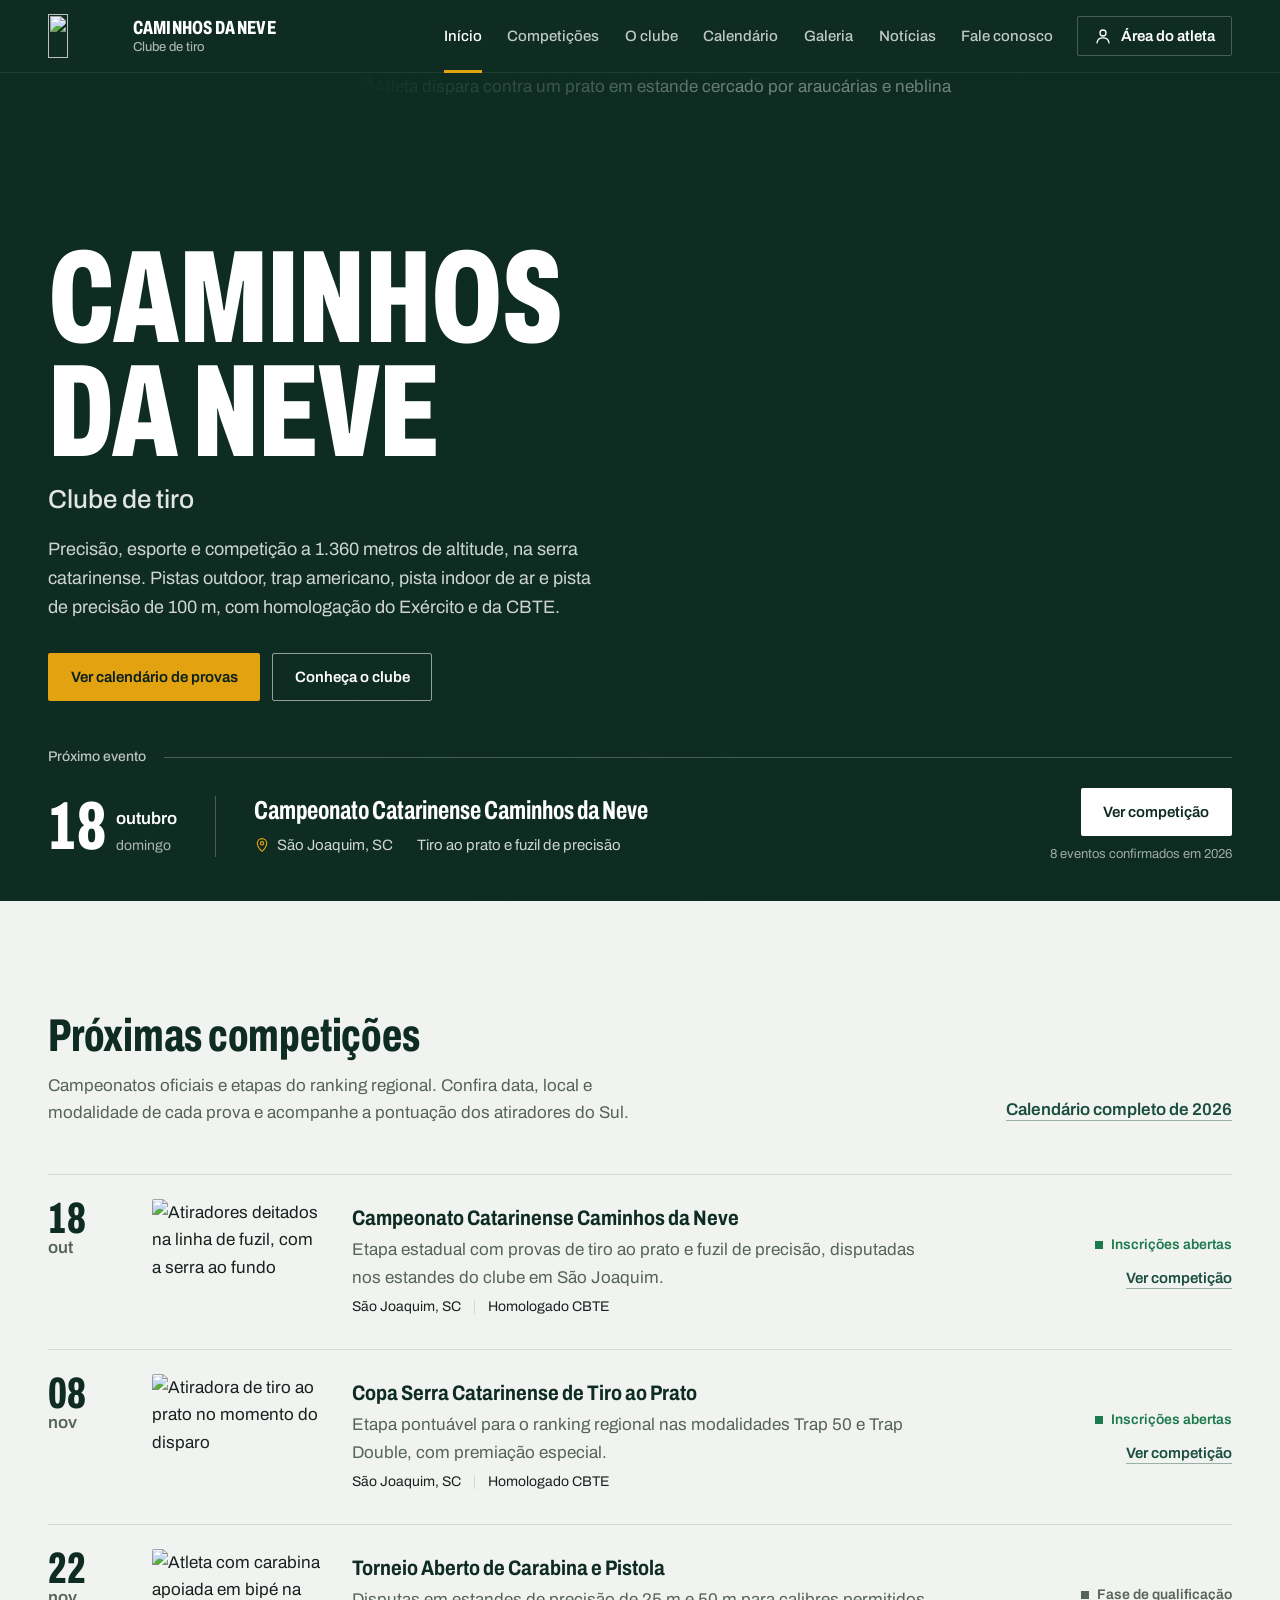
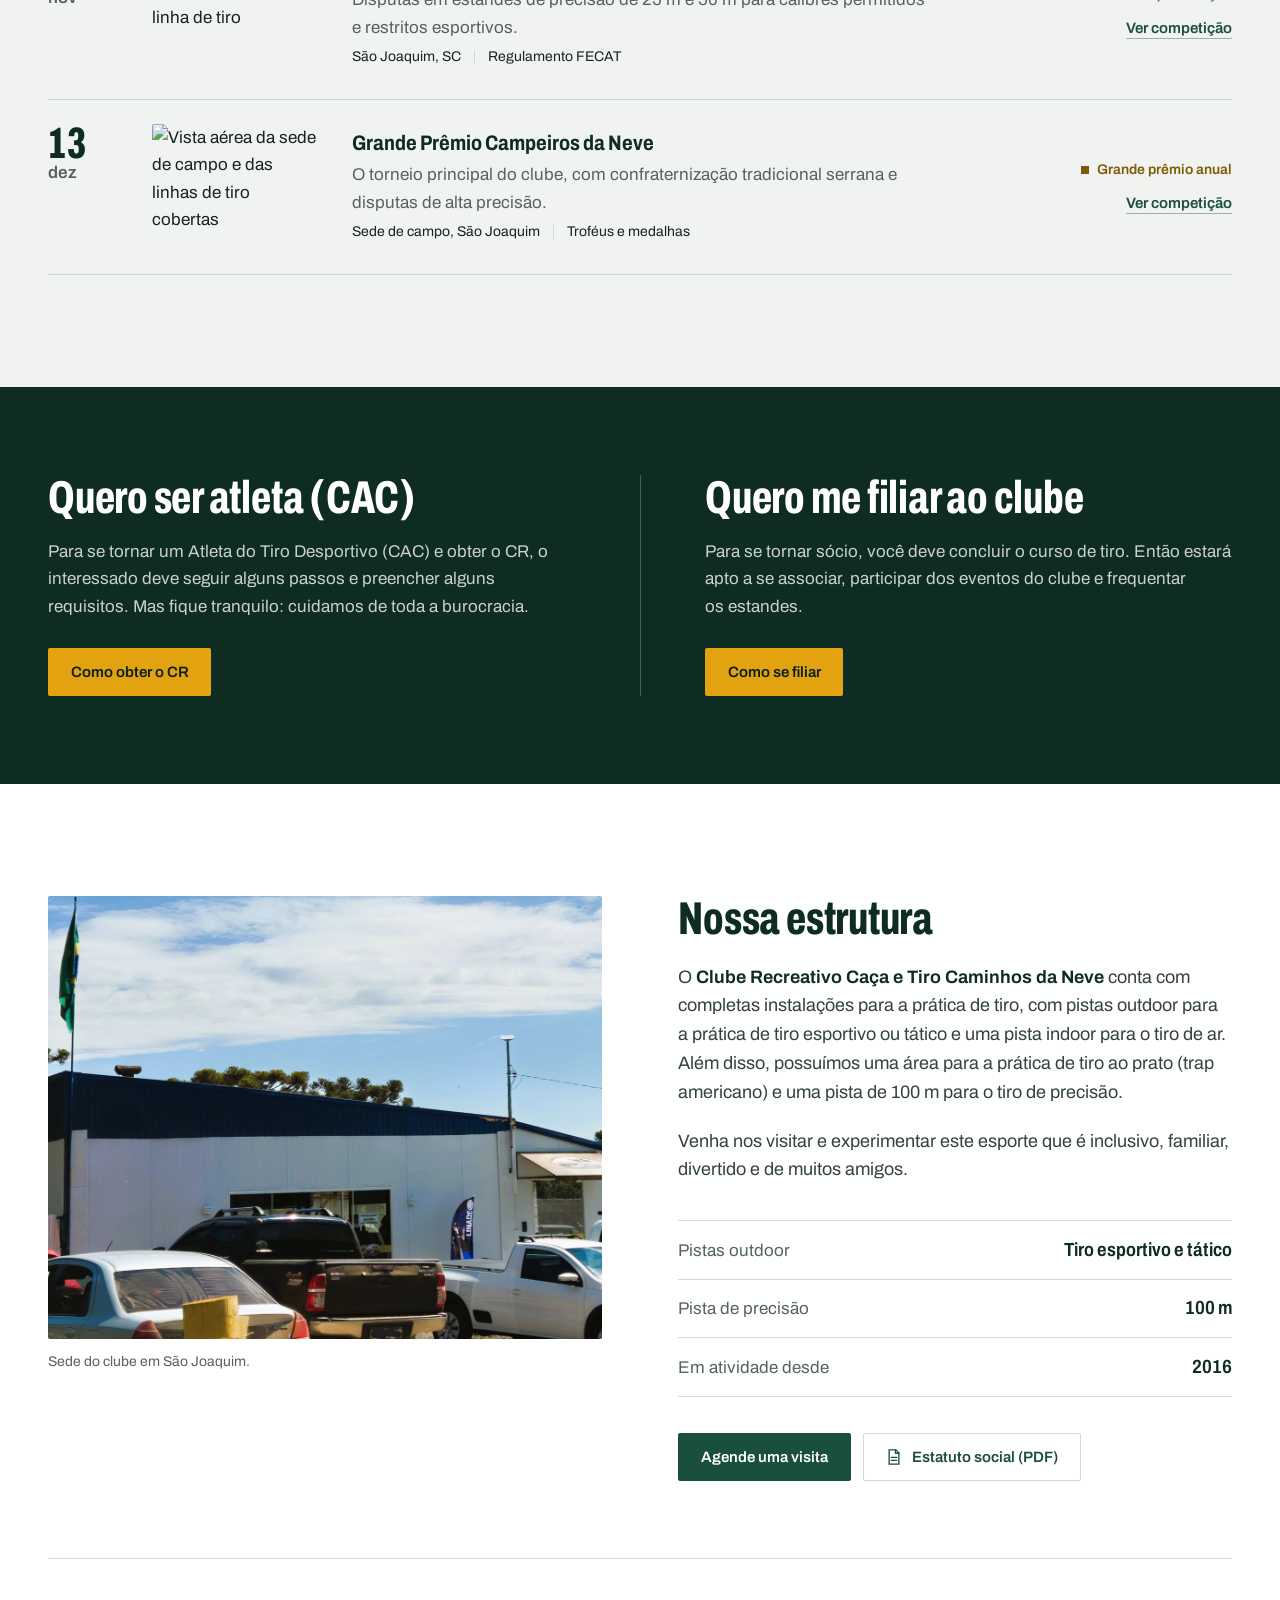
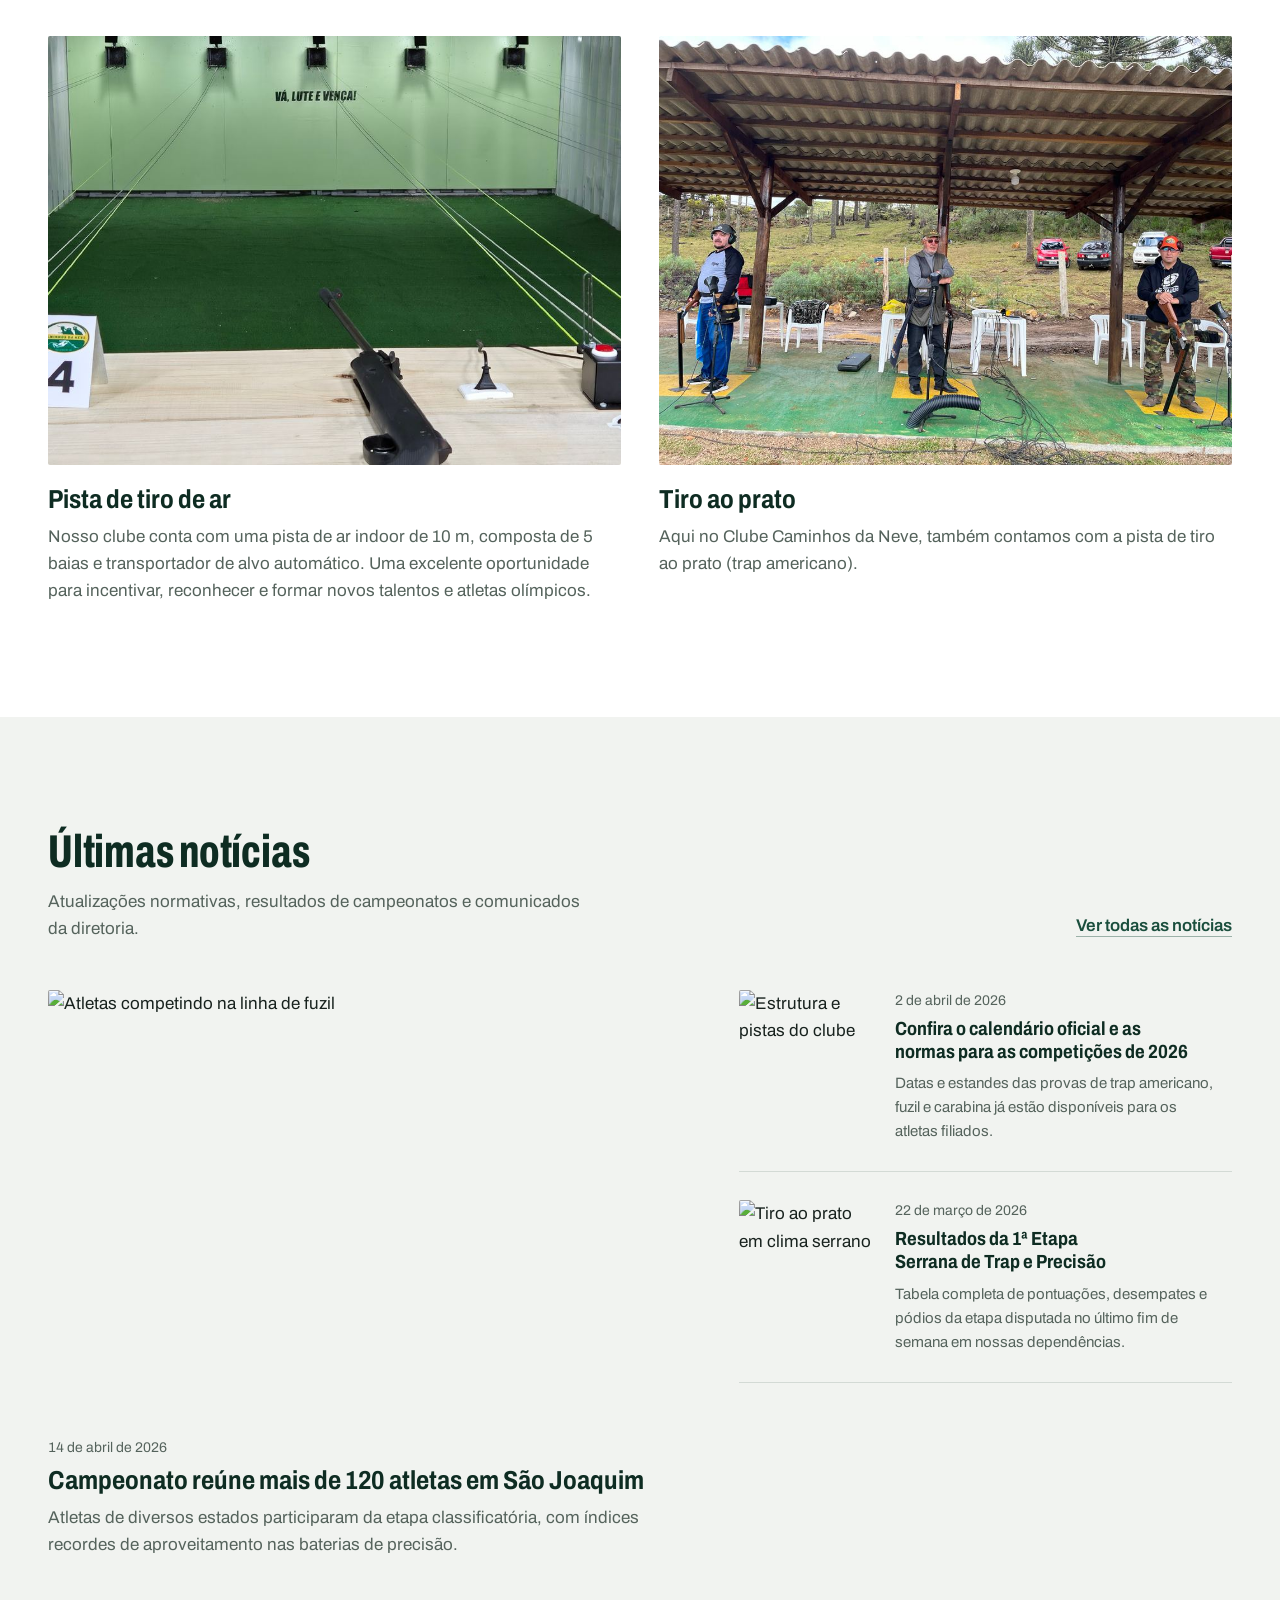
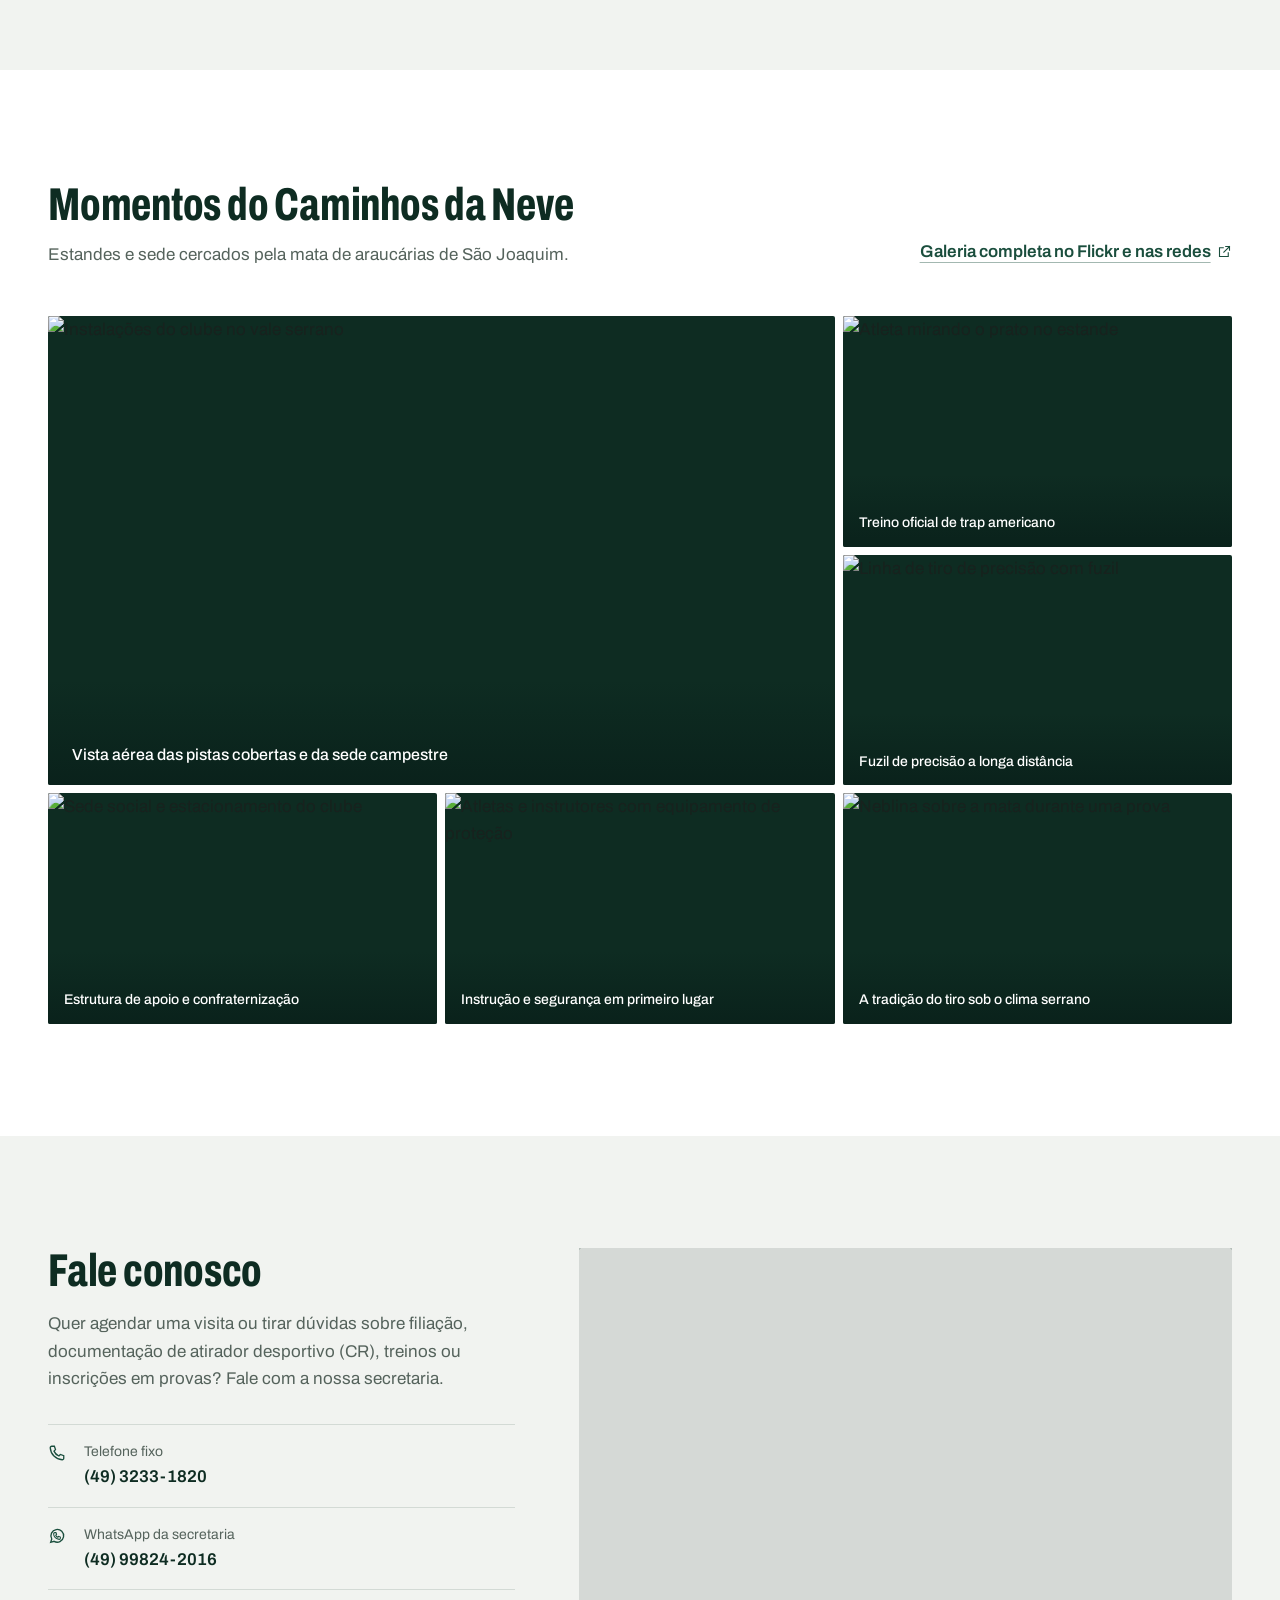
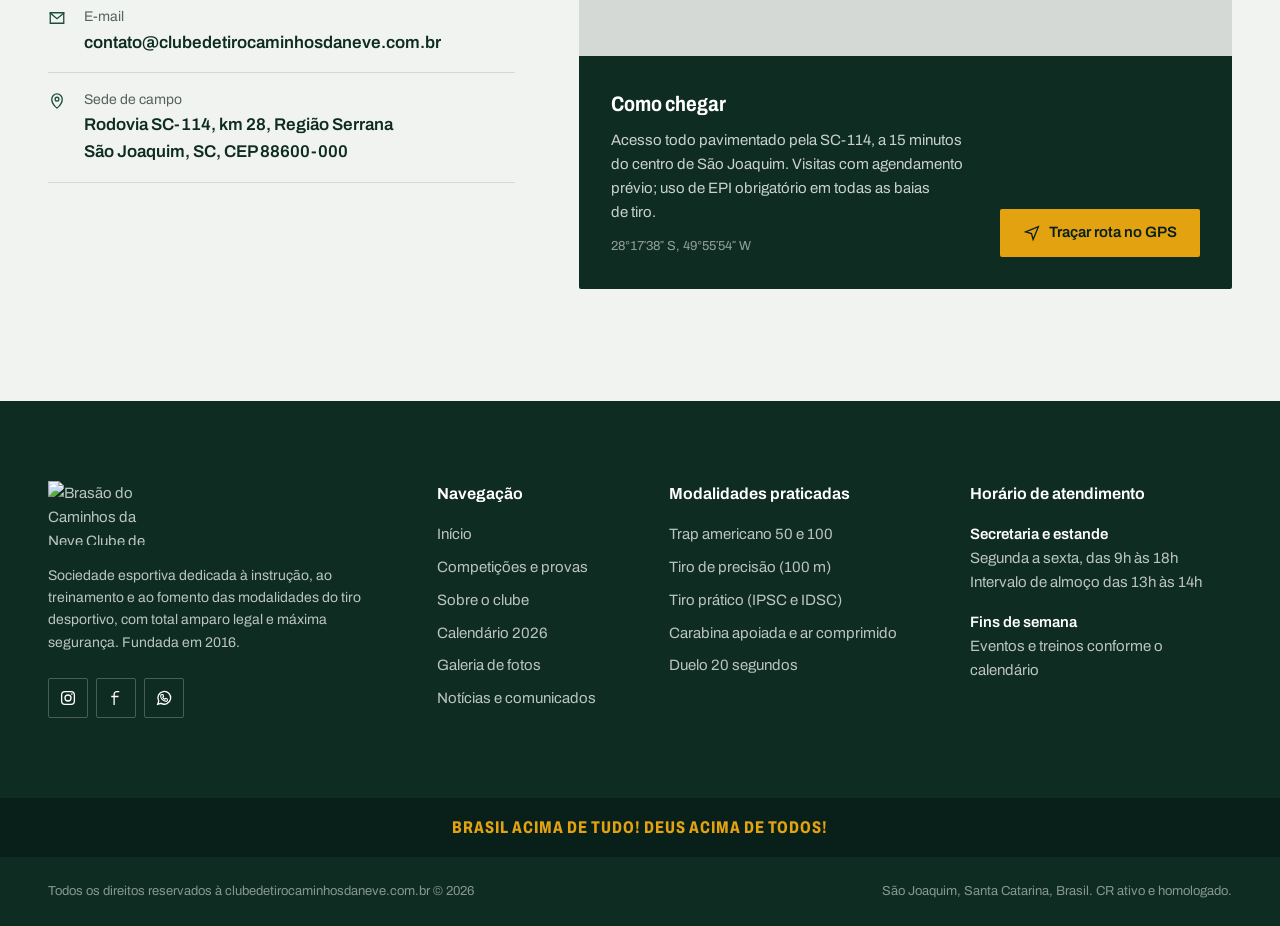
==== commit e529b282: "remocao de mencoes a lages no site" ====
--- a/index.html
+++ b/index.html
@@ -96,7 +96,7 @@
         <div class="next-event__info">
           <h2 class="next-event__title" id="proximo-evento-titulo">Campeonato Catarinense Caminhos da Neve</h2>
           <ul class="next-event__meta">
-            <li><svg class="icon" aria-hidden="true"><use href="#i-pin"/></svg>Lages e São Joaquim, SC</li>
+            <li><svg class="icon" aria-hidden="true"><use href="#i-pin"/></svg>São Joaquim, SC</li>
             <li>Tiro ao prato e fuzil de precisão</li>
           </ul>
         </div>
@@ -125,8 +125,8 @@
                alt="Atiradores deitados na linha de fuzil, com a serra ao fundo">
           <div class="fixture__body">
             <h3><a href="#">Campeonato Catarinense Caminhos da Neve</a></h3>
-            <p>Etapa estadual com provas de tiro ao prato e fuzil de precisão, disputadas nos estandes de Lages e São Joaquim.</p>
-            <p class="fixture__meta"><span>Lages e São Joaquim, SC</span><span>Homologado CBTE</span></p>
+            <p>Etapa estadual com provas de tiro ao prato e fuzil de precisão, disputadas nos estandes do clube em São Joaquim.</p>
+            <p class="fixture__meta"><span>São Joaquim, SC</span><span>Homologado CBTE</span></p>
           </div>
           <div class="fixture__side">
             <p class="status status--open">Inscrições abertas</p>
@@ -156,7 +156,7 @@
           <div class="fixture__body">
             <h3><a href="#">Torneio Aberto de Carabina e Pistola</a></h3>
             <p>Disputas em estandes de precisão de 25 m e 50 m para calibres permitidos e restritos esportivos.</p>
-            <p class="fixture__meta"><span>Lages, SC</span><span>Regulamento FECAT</span></p>
+            <p class="fixture__meta"><span>São Joaquim, SC</span><span>Regulamento FECAT</span></p>
           </div>
           <div class="fixture__side">
             <p class="status">Fase de qualificação</p>
@@ -261,7 +261,7 @@
         <article class="story story--lead">
           <img src="https://lh3.googleusercontent.com/aida-public/[base64]w1200" width="1200" height="896" loading="lazy" alt="Atletas competindo na linha de fuzil">
           <time datetime="2026-04-14">14 de abril de 2026</time>
-          <h3><a href="#">Campeonato reúne mais de 120 atletas em Lages e São Joaquim</a></h3>
+          <h3><a href="#">Campeonato reúne mais de 120 atletas em São Joaquim</a></h3>
           <p>Atletas de diversos estados participaram da etapa classificatória, com índices recordes de aproveitamento nas baterias de precisão.</p>
         </article>
 
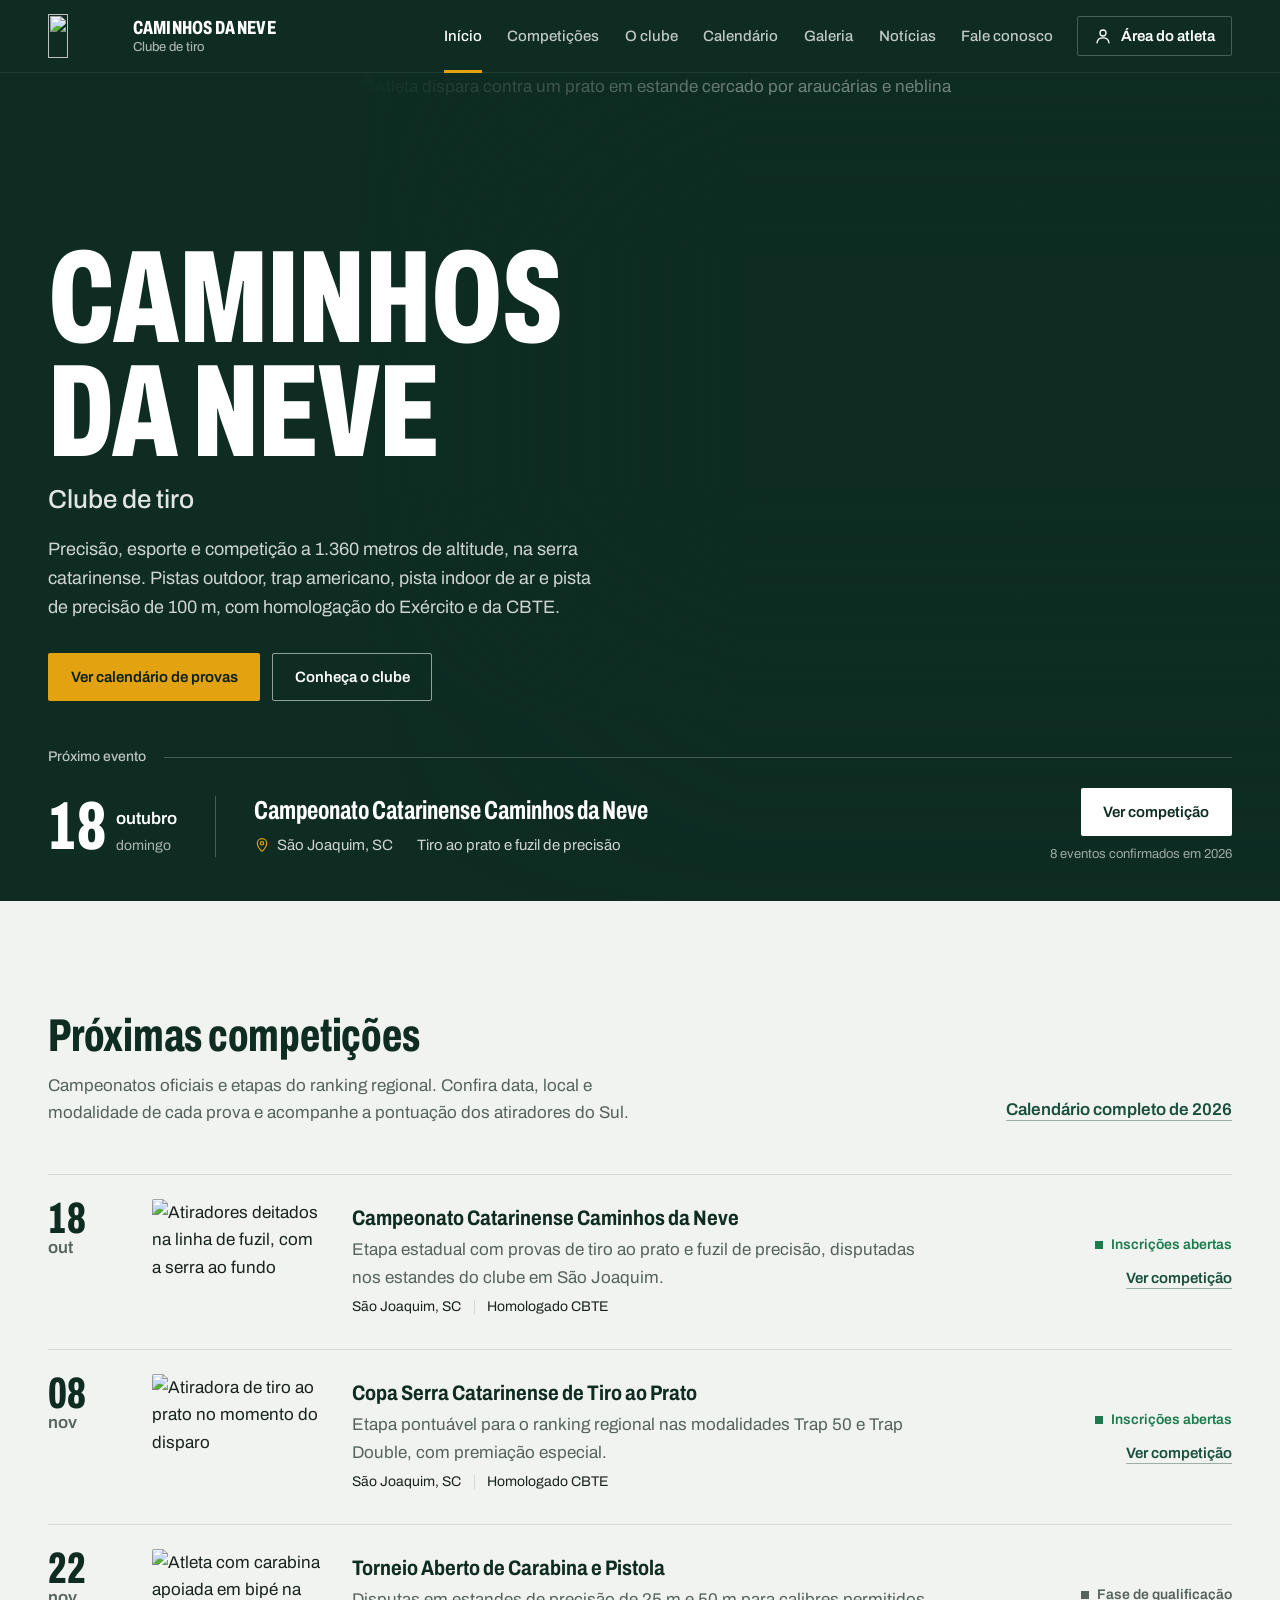
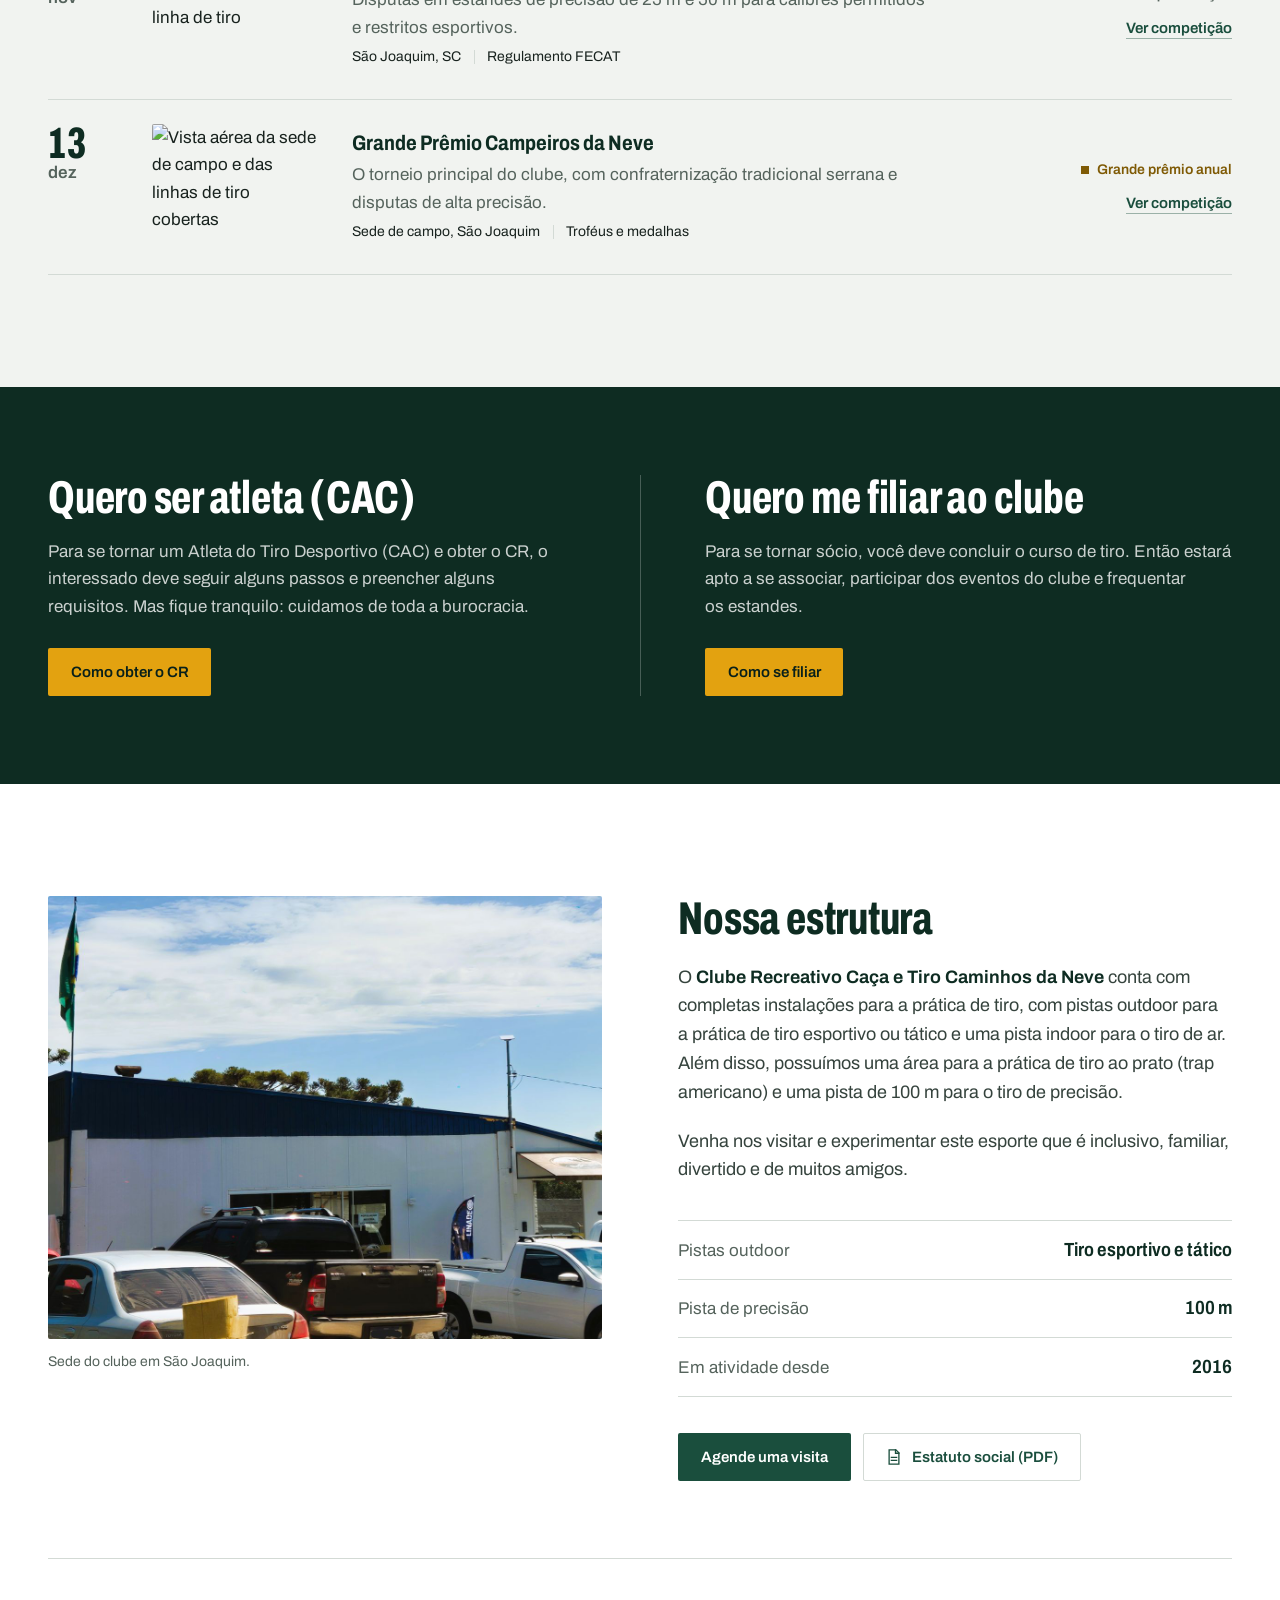
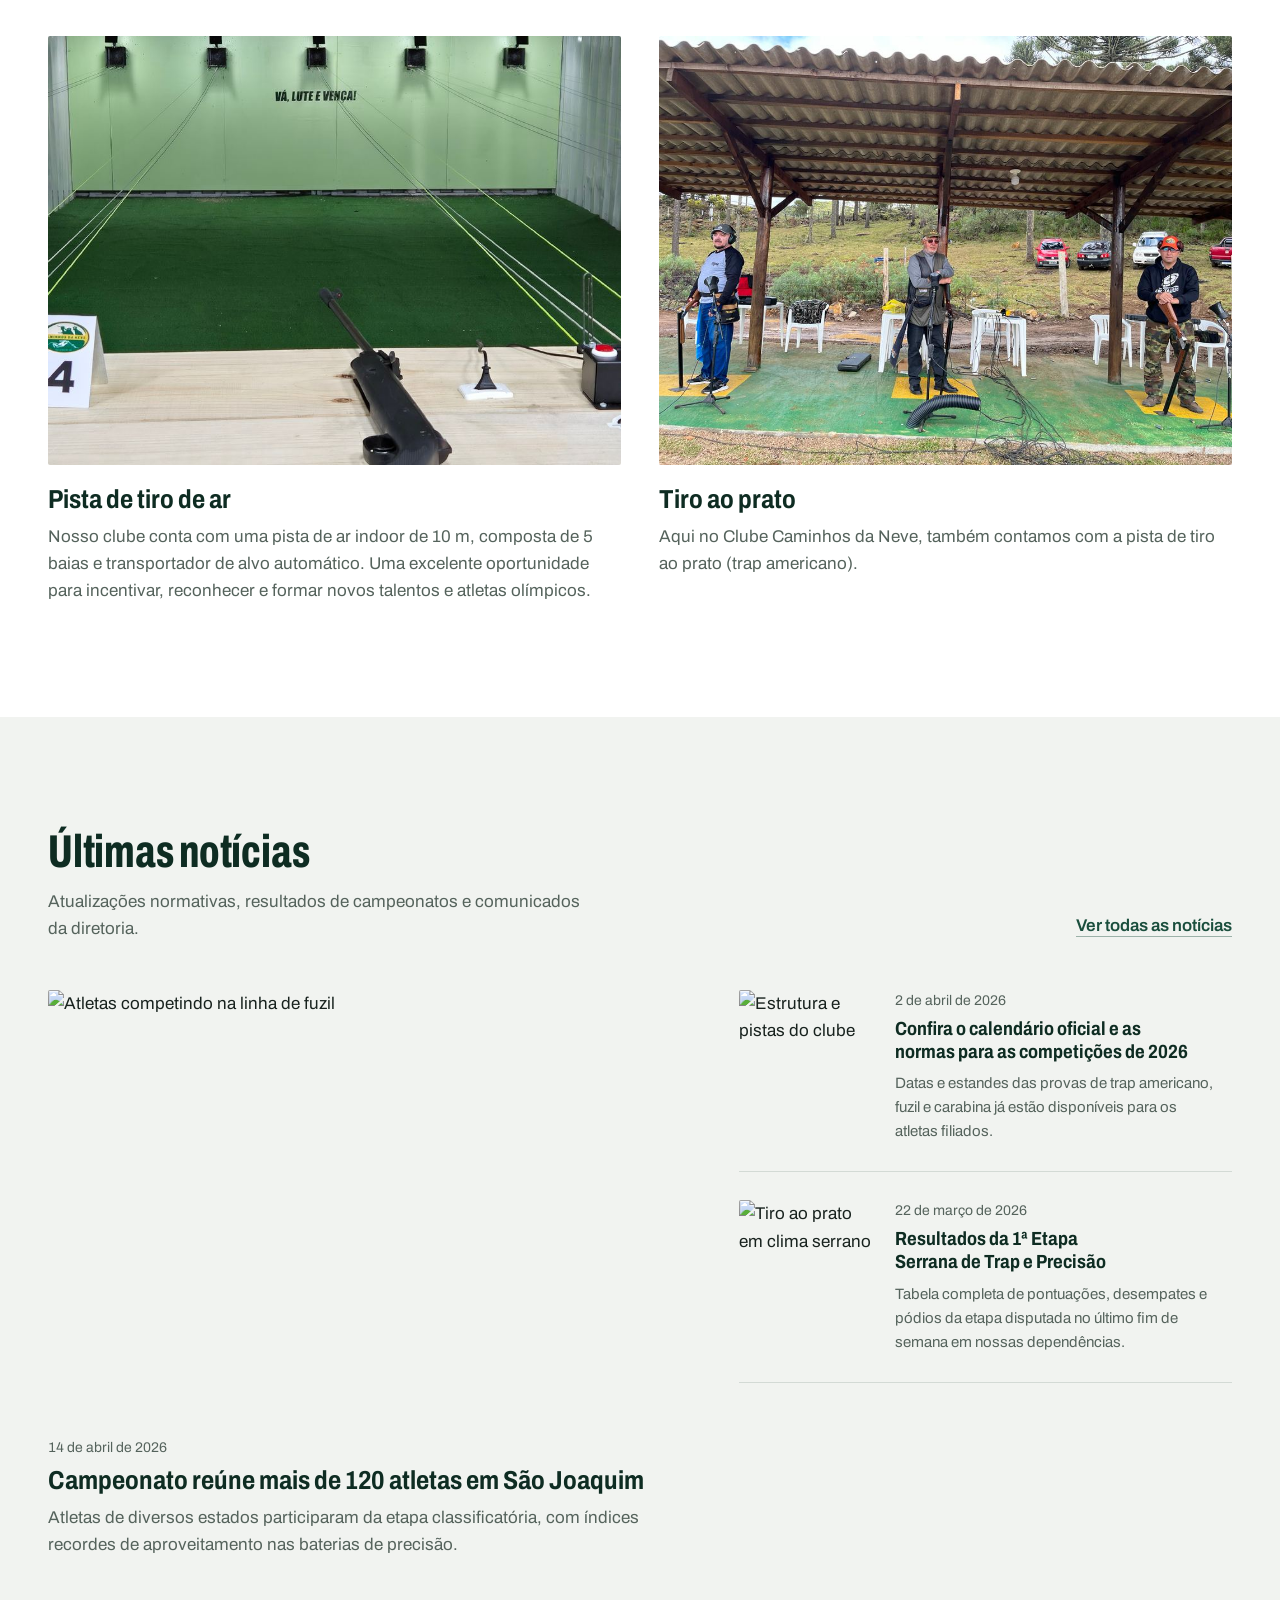
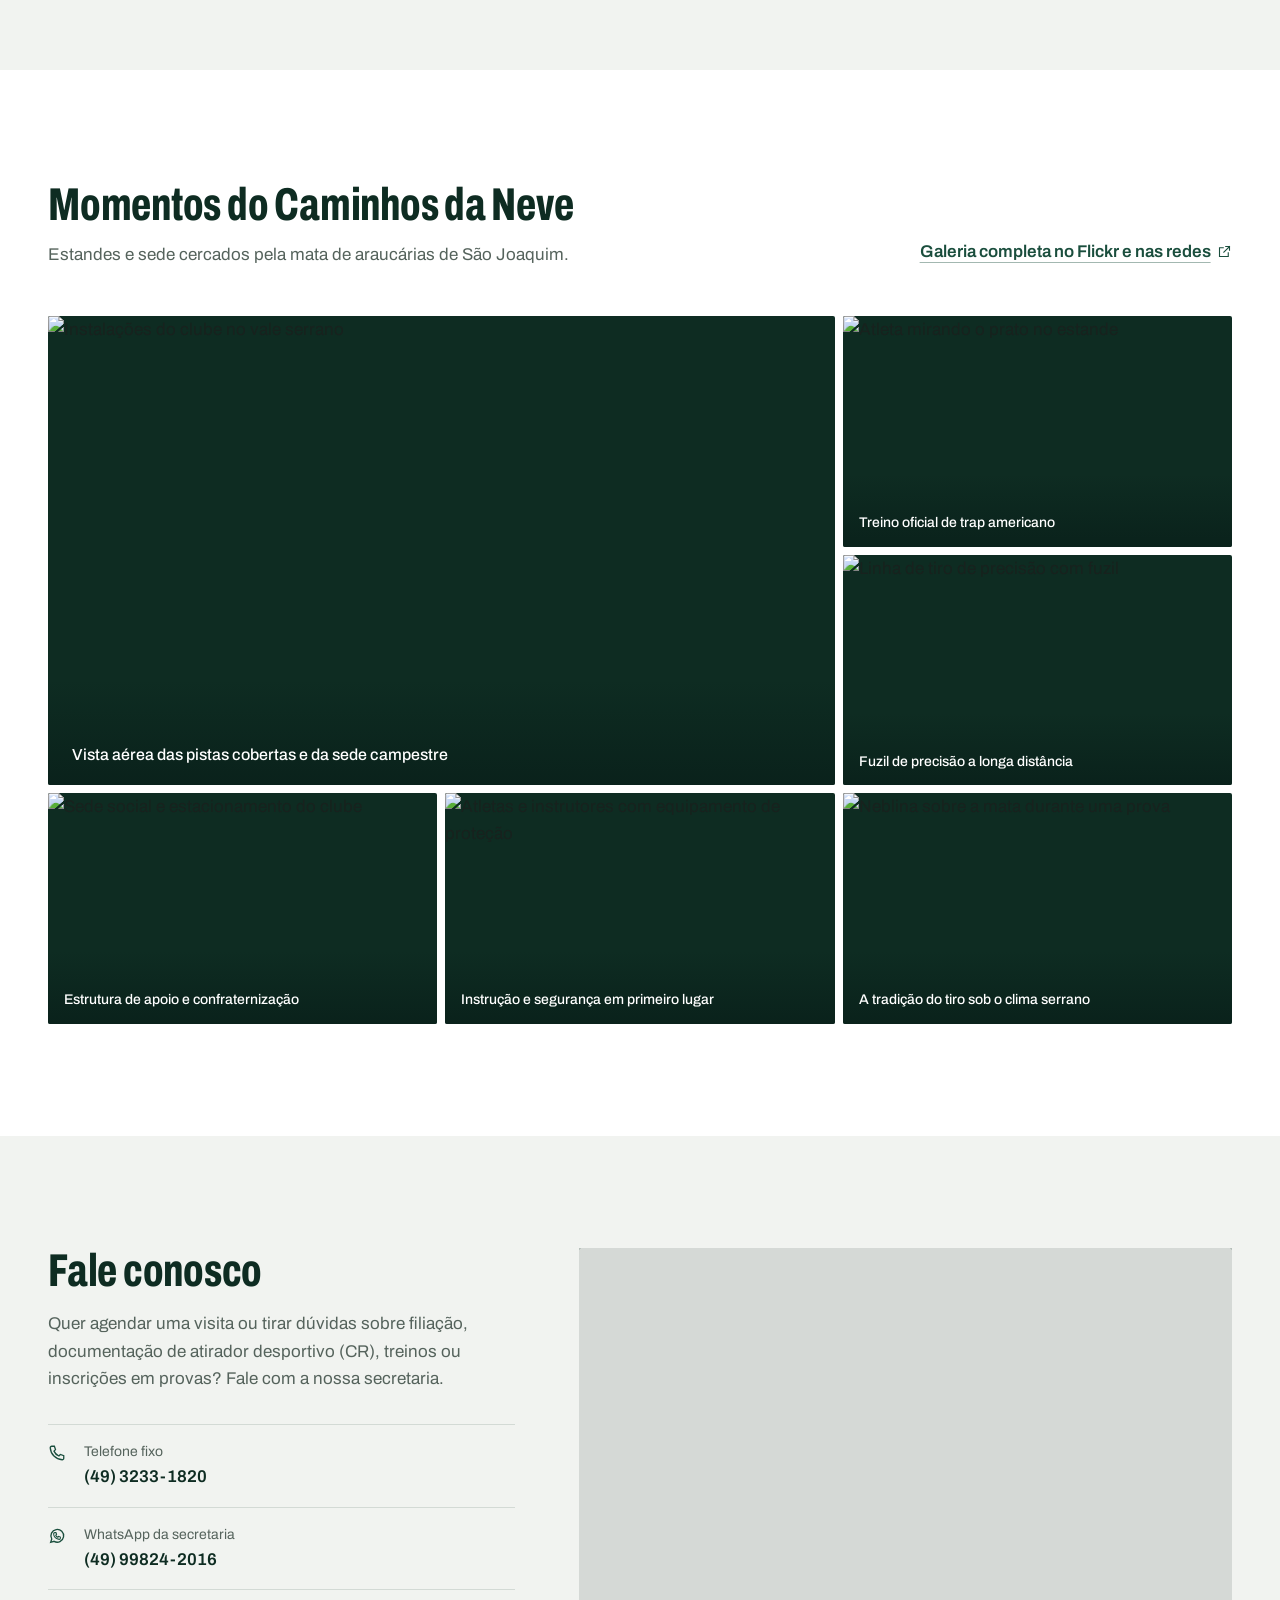
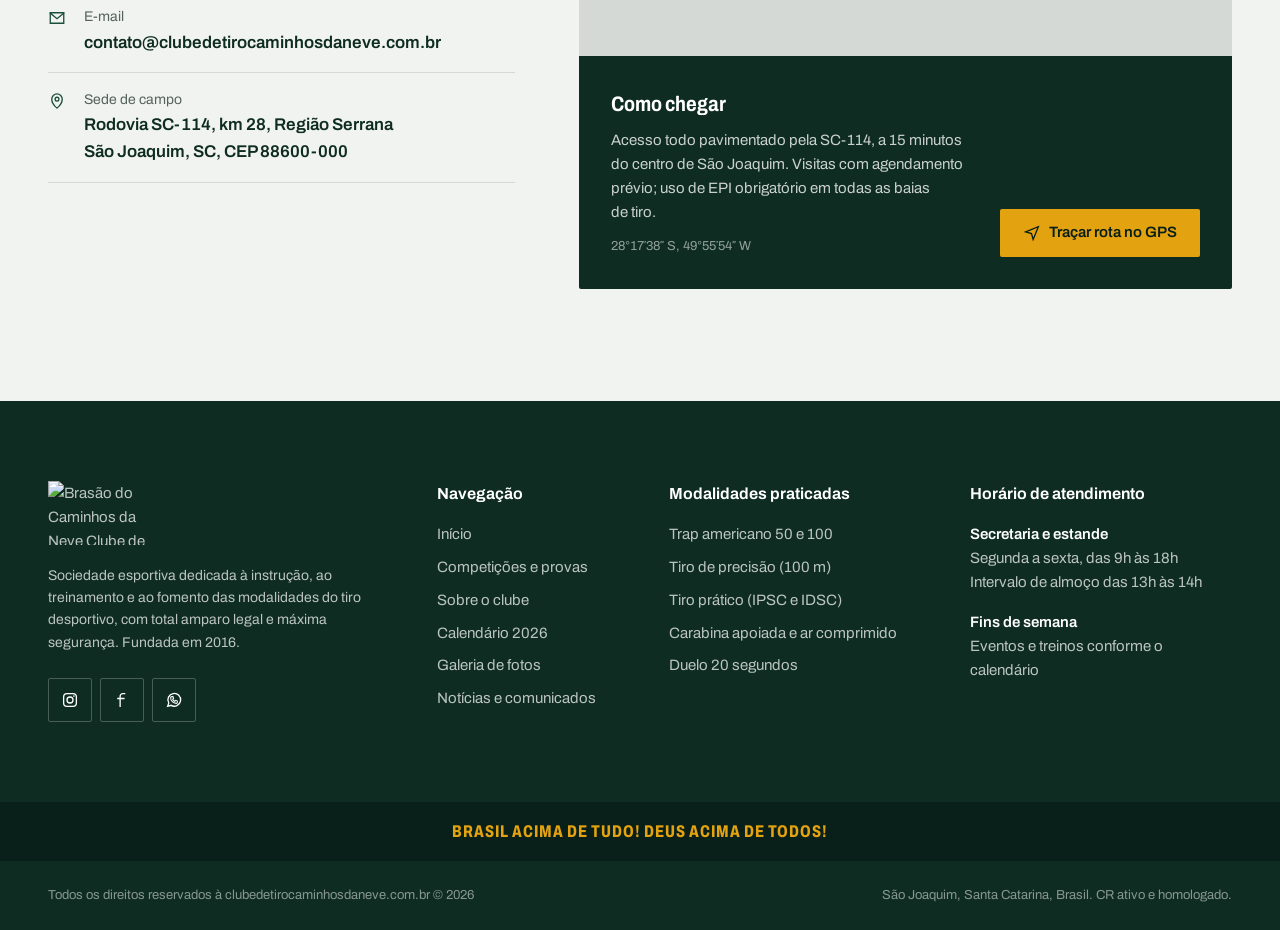
==== commit e3cba19a: "melhoria da responsividade/correcao de bugs" ====
--- a/index.html
+++ b/index.html
@@ -76,7 +76,7 @@
         <span class="hero__name">Caminhos<br>da Neve</span>
         <span class="hero__kind">Clube de tiro</span>
       </h1>
-      <p class="hero__lead">Precisão, esporte e competição a 1.360 metros de altitude, na serra catarinense. Pistas outdoor, trap americano, pista indoor de ar e pista de precisão de 100&nbsp;m, com homologação do Exército e da CBTE.</p>
+      <p class="hero__lead">Precisão, esporte e competição a 1.360 metros de altitude, na serra catarinense.<span class="hero__lead-more"> Pistas outdoor, trap americano, pista indoor de ar e pista de precisão de 100&nbsp;m, com homologação do Exército e da CBTE.</span></p>
       <div class="hero__actions">
         <a class="btn btn--gold" href="#competicoes">Ver calendário de provas</a>
         <a class="btn btn--ghost" href="#sobre">Conheça o clube</a>
@@ -203,6 +203,8 @@
   <section class="section section--white" id="sobre" aria-labelledby="sobre-titulo">
     <div class="wrap">
       <div class="about">
+        <h2 class="about__title" id="sobre-titulo">Nossa estrutura</h2>
+
         <figure class="about__figure">
           <img src="img/sede.jpg" width="1200" height="960" loading="lazy"
                alt="Sede do clube: prédio branco de telhado azul, com a bandeira do Brasil ao lado e carros estacionados em frente">
@@ -210,7 +212,6 @@
         </figure>
 
         <div class="about__text">
-          <h2 id="sobre-titulo">Nossa estrutura</h2>
           <p>O <strong>Clube Recreativo Caça e Tiro Caminhos da Neve</strong> conta com completas instalações para a prática de tiro, com pistas outdoor para a prática de tiro esportivo ou tático e uma pista indoor para o tiro de ar. Além disso, possuímos uma área para a prática de tiro ao prato (trap americano) e uma pista de 100&nbsp;m para o tiro de precisão.</p>
           <p>Venha nos visitar e experimentar este esporte que é inclusivo, familiar, divertido e de muitos amigos.</p>
 
@@ -422,7 +423,7 @@
     </div>
   </div>
 
-  <p class="site-footer__motto">Brasil acima de tudo! Deus acima de todos!</p>
+  <p class="site-footer__motto"><span>Brasil acima de tudo!</span> <span>Deus acima de todos!</span></p>
 
   <div class="wrap site-footer__legal">
     <p>Todos os direitos reservados à clubedetirocaminhosdaneve.com.br © 2026</p>
--- a/css/style.css
+++ b/css/style.css
@@ -60,7 +60,10 @@
   font-size: var(--step-0);
   line-height: 1.6;
   -webkit-font-smoothing: antialiased;
+  /* clip, não hidden: hidden faria do body um contêiner de rolagem quando o menu trava o html,
+     e o cabeçalho sticky voltaria para o topo da página */
   overflow-x: hidden;
+  overflow-x: clip;
 }
 
 h1, h2, h3, p, ul, ol, dl, dd, figure, address { margin: 0; }
@@ -283,9 +286,18 @@
     overflow-y: auto;
     background: var(--pinho-900);
     border-top: 1px solid rgba(255, 255, 255, .08);
-    box-shadow: 0 1.5rem 2rem rgba(0, 0, 0, .25);
   }
   .site-header.is-open .site-nav { display: block; }
+
+  /* com o menu aberto a página escurece e para de rolar; um toque no escuro fecha (main.js) */
+  .site-header.is-open::after {
+    content: "";
+    position: fixed;
+    inset: var(--header-h) 0 0 0;
+    z-index: -1;
+    background: rgba(9, 32, 26, .6);
+  }
+  html:has(.site-header.is-open) { overflow: hidden; }
 
   .site-nav ul {
     flex-direction: column;
@@ -306,6 +318,10 @@
 }
 
 @media (max-width: 639px) {
+  /* no celular o cabeçalho fixo ocupa menos da tela */
+  :root { --header-h: 4rem; }
+  .brand__crest { height: 2.5rem; }
+
   .site-header__login { display: none; }
   .site-nav__login { display: block; }
   .site-nav__login a { color: var(--ouro); }
@@ -507,12 +523,31 @@
 @keyframes settle { from { transform: scale(1.05); } }
 @keyframes rise { from { opacity: 0; transform: translateY(14px); } }
 
+/* Tablet e celular: sem espaço ao lado da foto, ela vira uma faixa no topo,
+   com a atiradora e o prato à vista, e o texto desce para o verde liso,
+   longe do rosto dela. O nome avança sobre a borda da foto e costura as partes. */
 @media (max-width: 899px) {
+  .hero {
+    --foto: clamp(15rem, 44svh, 28rem);
+    min-height: 0;
+  }
+  .hero__photo {
+    bottom: auto;
+    height: var(--foto);
+    object-position: 70% 35%;
+  }
+  /* o verde fica sólido do fim da foto para baixo e cobre a sobra da foto
+     durante a entrada animada (scale) */
   .hero::before {
-    background:
-      linear-gradient(0deg, rgba(14, 44, 34, .98) 0%, rgba(14, 44, 34, .86) 40%, rgba(14, 44, 34, .35) 75%, rgba(14, 44, 34, .6) 100%);
-  }
-  .hero__photo { object-position: 38% 30%; }
+    background: linear-gradient(180deg,
+      rgba(14, 44, 34, .55) 0,
+      rgba(14, 44, 34, 0) calc(var(--foto) * .22),
+      rgba(14, 44, 34, 0) calc(var(--foto) * .5),
+      rgba(14, 44, 34, .82) calc(var(--foto) * .8),
+      var(--pinho-900) var(--foto));
+  }
+  /* a primeira linha do nome fica sobre a parte escurecida da foto */
+  .hero__body { padding-top: calc(var(--foto) - var(--step-hero) * 1.05); }
 
   .next-event { grid-template-columns: auto minmax(0, 1fr); }
   .next-event__cta {
@@ -524,12 +559,33 @@
   }
 }
 
-@media (max-width: 479px) {
-  .next-event__day { font-size: 3.5rem; }
+/* Celular: textos mais curtos e grupos bem separados */
+@media (max-width: 639px) {
+  .hero__body { padding-bottom: 2.75rem; }
+  .hero__kind { margin-top: .6rem; font-size: 1.375rem; }
+  .hero__lead {
+    margin-top: 1.25rem;
+    font-size: var(--step-0);
+    line-height: 1.55;
+  }
+  /* a lista de pistas se repete em "Nossa estrutura": no celular fica só a frase de abertura */
+  .hero__lead-more { display: none; }
+  .hero__actions { margin-top: 1.75rem; }
+  .hero__actions .btn { flex: 1 1 auto; }
+
+  /* próximo evento: data empilhada numa coluna estreita, para o título caber em duas linhas */
+  .next-event { column-gap: 1.25rem; row-gap: 1rem; padding-bottom: 2.25rem; }
+  .next-event__date { grid-template-columns: auto; align-self: start; }
+  .next-event__day { grid-row: auto; margin-bottom: .4rem; font-size: 3.5rem; }
   .next-event__info { padding-left: 1.1rem; }
   .next-event__title { font-size: 1.375rem; }
-  .next-event__cta .btn { flex: 1 1 100%; }
-  .hero__actions .btn { flex: 1 1 auto; }
+  .next-event__meta { flex-direction: column; gap: .2rem; }
+  .next-event__cta {
+    flex-direction: column;
+    align-items: stretch;
+    gap: .75rem;
+    margin-top: .25rem;
+  }
 }
 
 /* ---------- Seções ---------- */
@@ -628,20 +684,24 @@
   color: var(--liquen);
 }
 
+/* o fio fica no vão antes de cada item; quando o item quebra para a linha
+   de baixo, o fio cai fora da caixa e o overflow o esconde */
 .fixture__meta {
   display: flex;
   flex-wrap: wrap;
-  gap: .25rem 0;
+  gap: .25rem 1.6rem;
+  overflow: hidden;
   font-size: var(--step--1);
 }
 .fixture__body .fixture__meta { color: var(--grafite); }
-.fixture__meta span:not(:last-child)::after {
+.fixture__meta span { position: relative; }
+.fixture__meta span + span::before {
   content: "";
-  display: inline-block;
+  position: absolute;
+  top: .25em;
+  left: -.8rem;
   width: 1px;
   height: 1em;
-  margin-inline: .8rem;
-  vertical-align: -.15em;
   background: var(--linha);
 }
 
@@ -695,8 +755,10 @@
   .fixture__side {
     grid-column: 2;
     flex-direction: row;
+    flex-wrap: wrap;
     justify-content: space-between;
     align-items: center;
+    column-gap: 1rem;
     text-align: left;
   }
   .fixture__date span { font-size: 2.25rem; }
@@ -752,12 +814,21 @@
 
 /* ---------- O clube ---------- */
 
+/* o título é filho direto da grade: no desktop fica acima do texto, ao lado da foto;
+   no celular abre a seção, antes da foto */
 .about {
   display: grid;
   grid-template-columns: minmax(0, 1fr) minmax(0, 1fr);
-  gap: clamp(2.5rem, 6vw, 5.5rem);
+  grid-template-rows: auto 1fr;
+  grid-template-areas:
+    "foto titulo"
+    "foto texto";
+  column-gap: clamp(2.5rem, 6vw, 5.5rem);
   align-items: start;
 }
+.about__title { grid-area: titulo; }
+.about__figure { grid-area: foto; }
+.about__text { grid-area: texto; }
 
 .about__figure img {
   width: 100%;
@@ -843,10 +914,23 @@
 }
 
 @media (max-width: 899px) {
-  .about { grid-template-columns: 1fr; }
+  .about {
+    grid-template-columns: minmax(0, 1fr);
+    grid-template-rows: none;
+    grid-template-areas: "titulo" "foto" "texto";
+  }
+  .about__figure { margin-top: 1.75rem; }
   .about__figure img { aspect-ratio: 16 / 10; }
-
-  .ranges { grid-template-columns: 1fr; }}
+  .about__text { margin-top: .75rem; }
+
+  .ranges { grid-template-columns: 1fr; }
+}
+
+@media (max-width: 639px) {
+  .about__text > p { font-size: var(--step-0); }
+  /* botões com a mesma largura: lado a lado se couberem, senão um por linha */
+  .actions .btn { flex: 1 1 auto; }
+}
 
 /* ---------- Notícias ---------- */
 
@@ -961,6 +1045,8 @@
 @media (max-width: 719px) {
   .gallery { grid-template-columns: repeat(2, minmax(0, 1fr)); grid-auto-rows: 10.5rem; }
   .gallery__item--feature { grid-row: span 2; }
+  /* com duas colunas a última foto ficaria sozinha: ela fecha a grade na largura toda */
+  .gallery__item:last-child { grid-column: 1 / -1; }
 }
 
 /* ---------- Contato ---------- */
@@ -983,6 +1069,7 @@
   border-top: 1px solid var(--linha);
 }
 .contact-list li {
+  position: relative;
   display: grid;
   grid-template-columns: 1.25rem minmax(0, 1fr);
   gap: 1rem;
@@ -1010,6 +1097,8 @@
   text-decoration-thickness: 2px;
 }
 .contact-list__email { overflow-wrap: anywhere; }
+/* a linha toda liga, abre o WhatsApp ou o e-mail: alvo de toque maior no celular */
+.contact-list a::after { content: ""; position: absolute; inset: 0; }
 
 .contact__map {
   overflow: hidden;
@@ -1056,6 +1145,9 @@
 @media (max-width: 899px) {
   .contact { grid-template-columns: 1fr; }
 }
+@media (max-width: 479px) {
+  .contact__route .btn { flex: 1 1 100%; }
+}
 
 /* ---------- Rodapé ---------- */
 
@@ -1091,8 +1183,8 @@
 .social a {
   display: grid;
   place-items: center;
-  width: 2.5rem;
-  height: 2.5rem;
+  width: 2.75rem;
+  height: 2.75rem;
   border: 1px solid var(--linha-clara);
   border-radius: var(--radius);
   color: var(--branco);
@@ -1114,6 +1206,7 @@
   text-transform: uppercase;
   color: var(--ouro);
 }
+.site-footer__motto span { display: inline-block; }
 
 .site-footer__legal {
   display: flex;
@@ -1125,9 +1218,9 @@
   color: rgba(255, 255, 255, .5);
 }
 
-@media (max-width: 999px) {
+@media (max-width: 1099px) {
   .site-footer__grid { grid-template-columns: repeat(2, minmax(0, 1fr)); }
 }
-@media (max-width: 559px) {
+@media (max-width: 479px) {
   .site-footer__grid { grid-template-columns: 1fr; }
 }
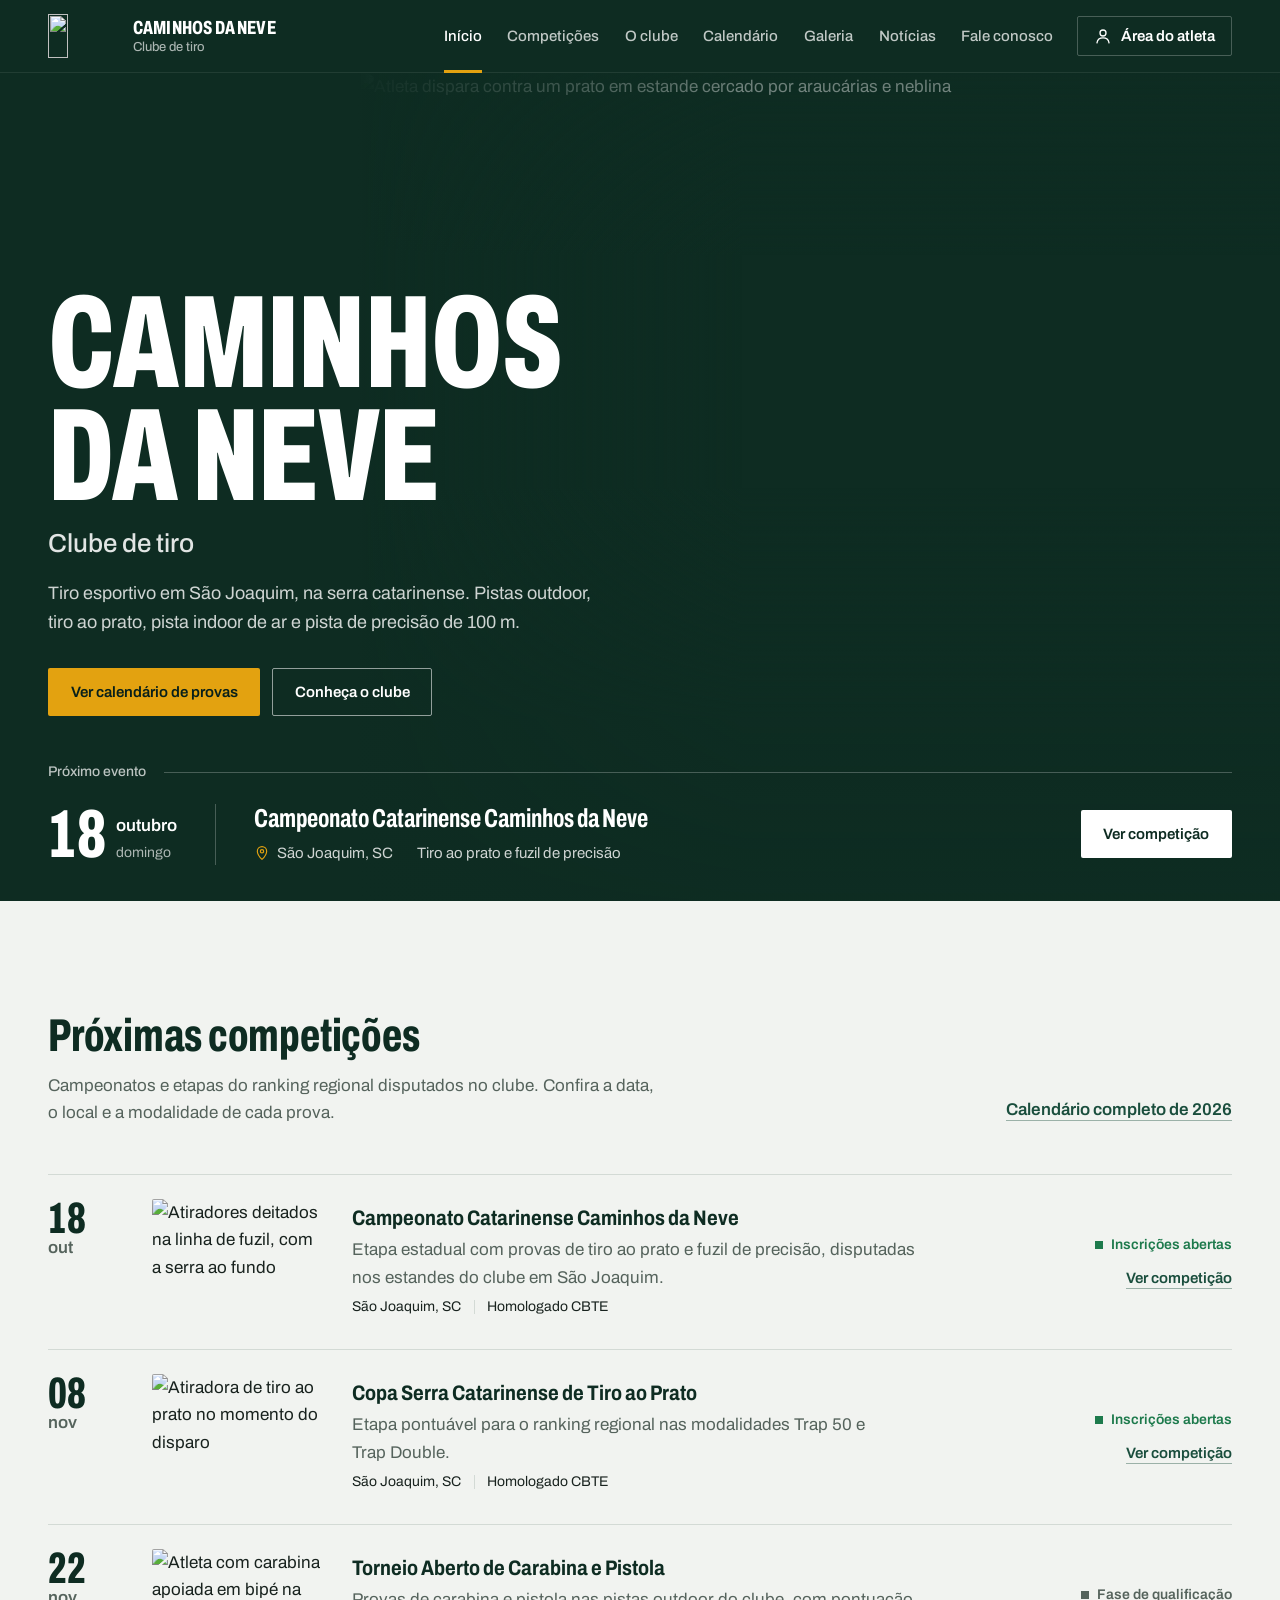
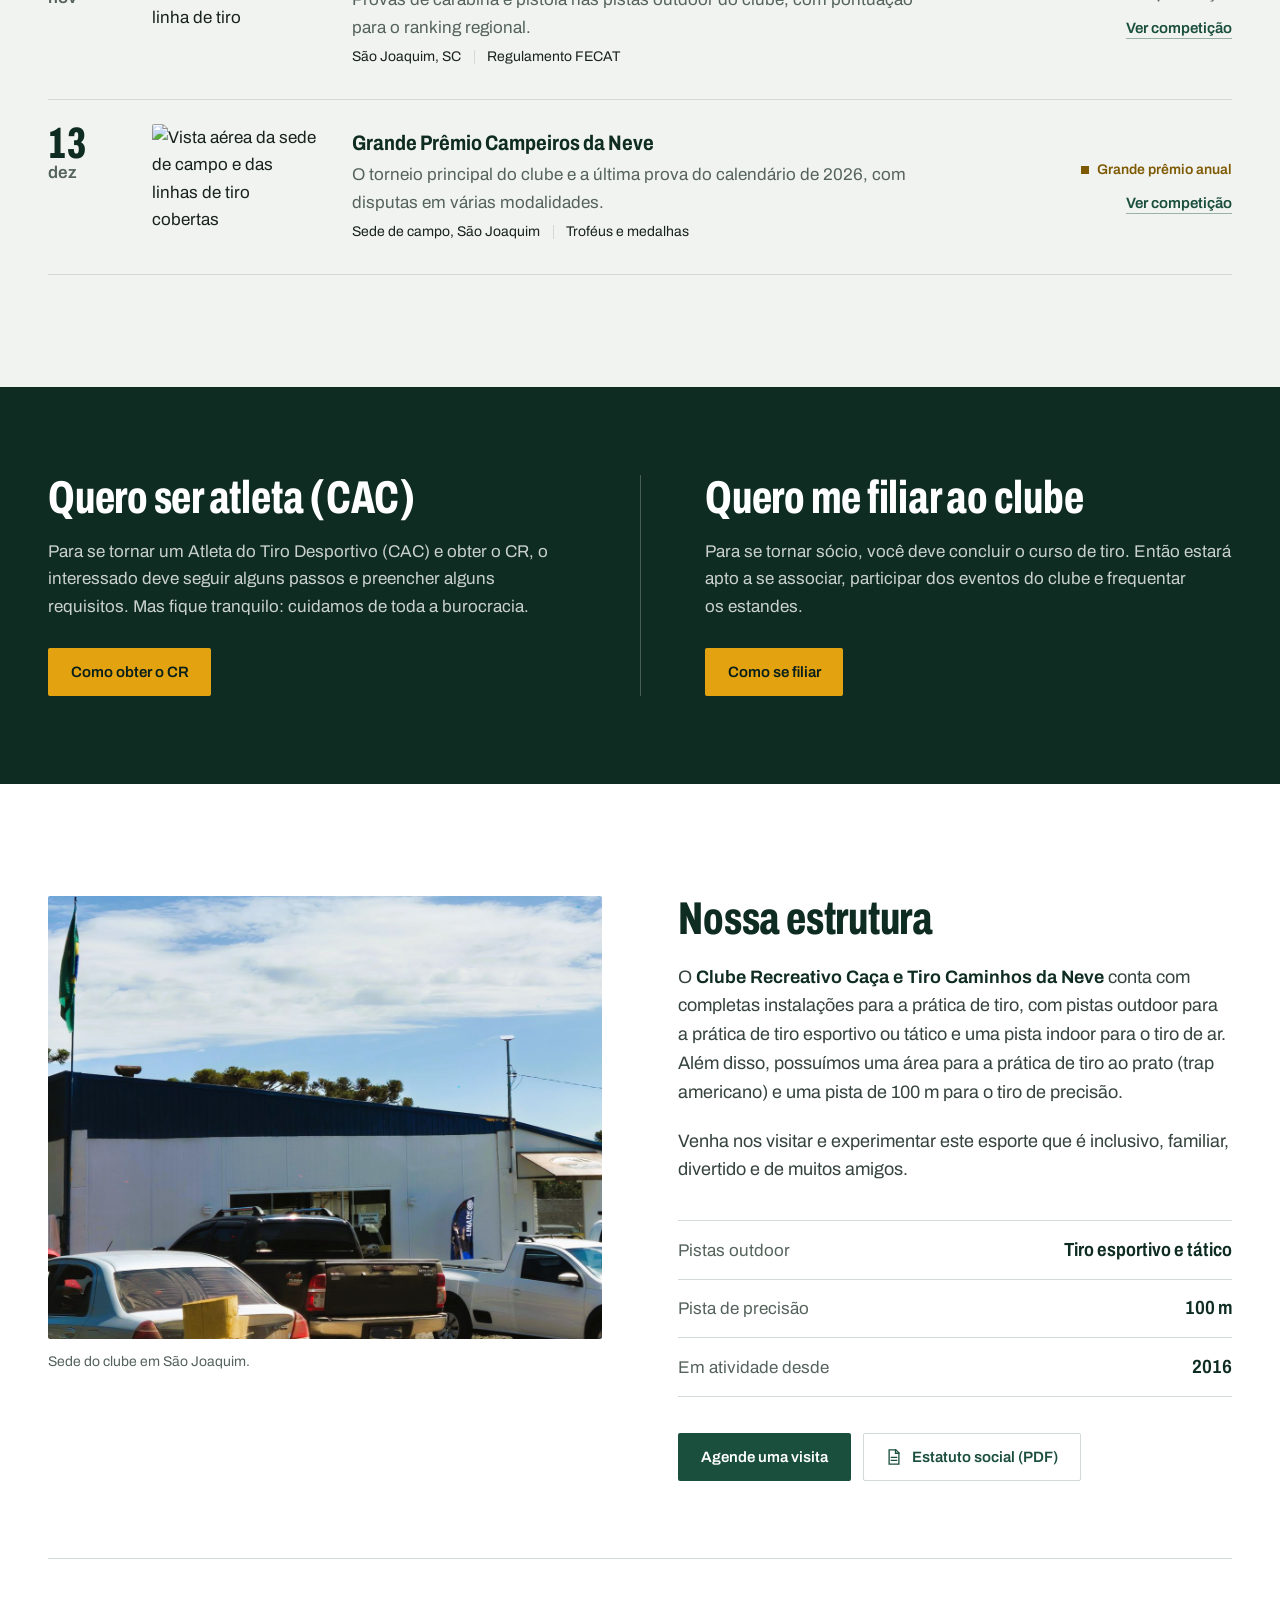
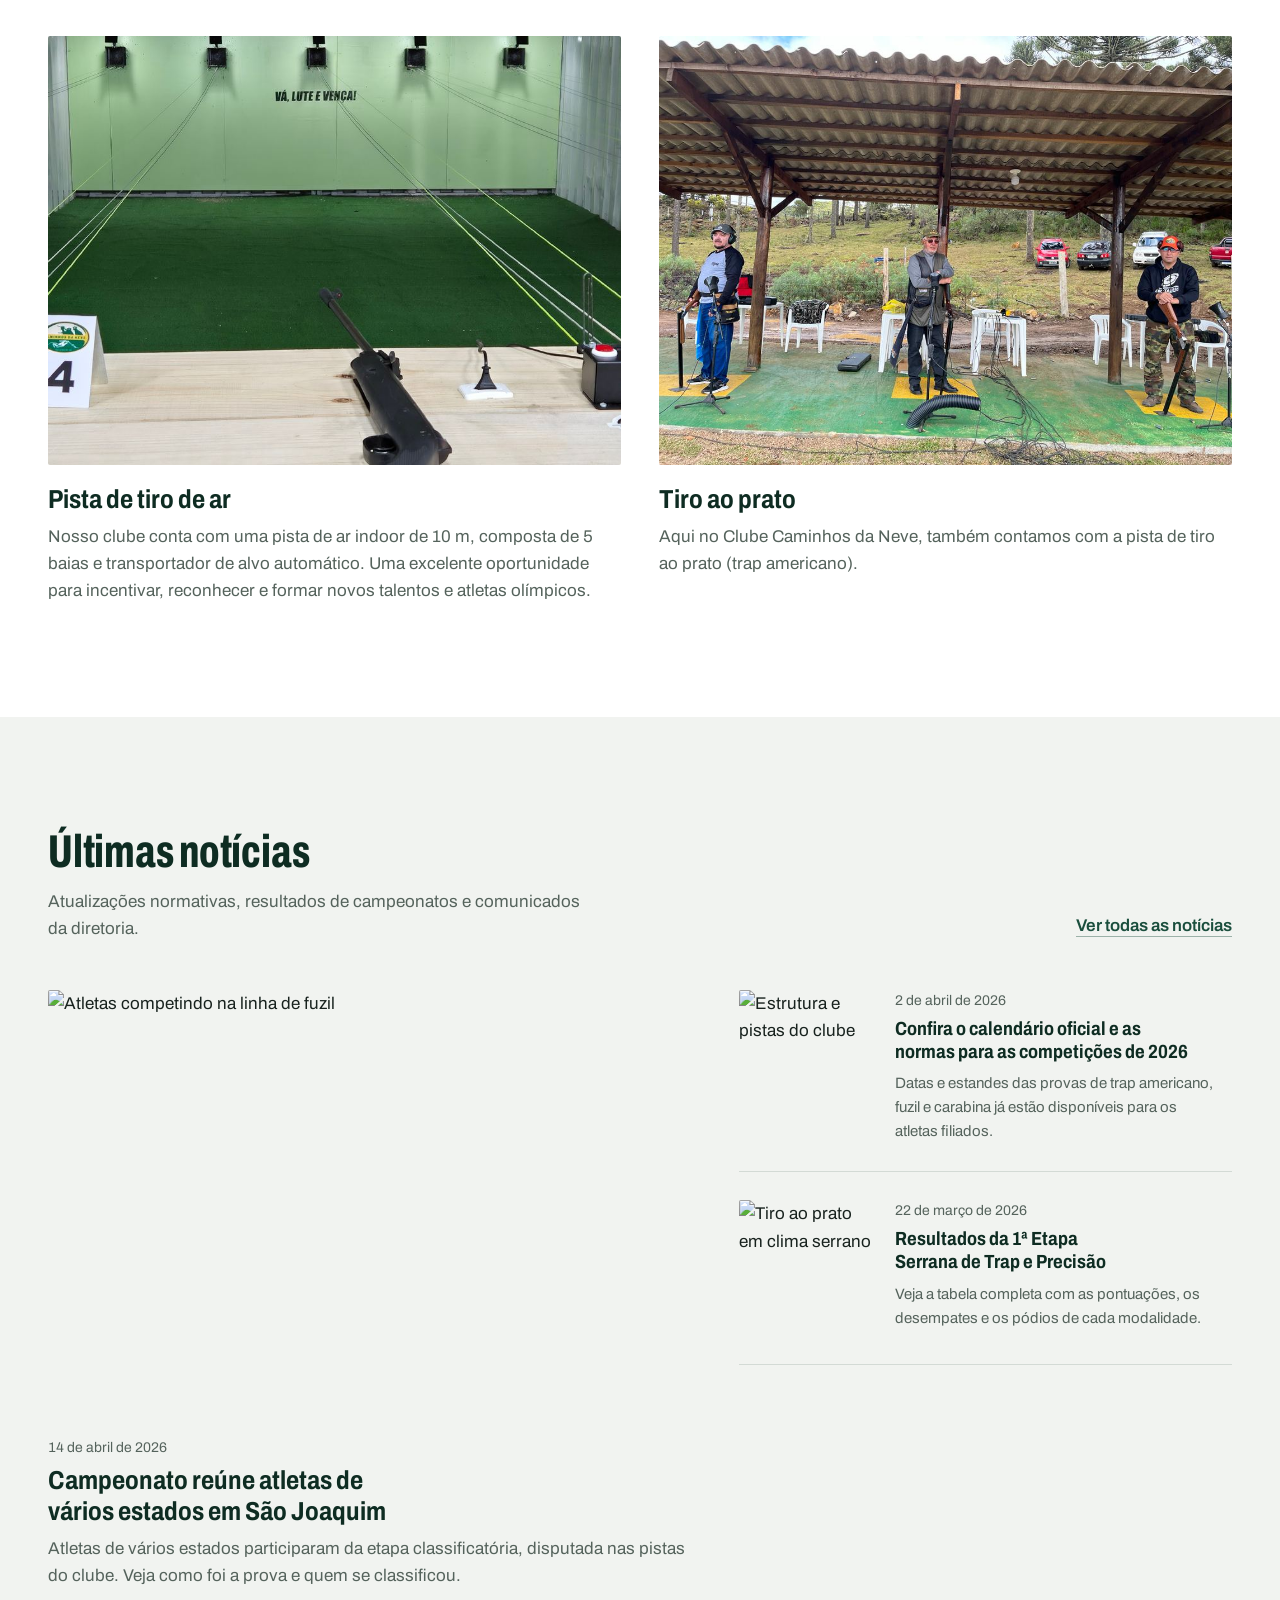
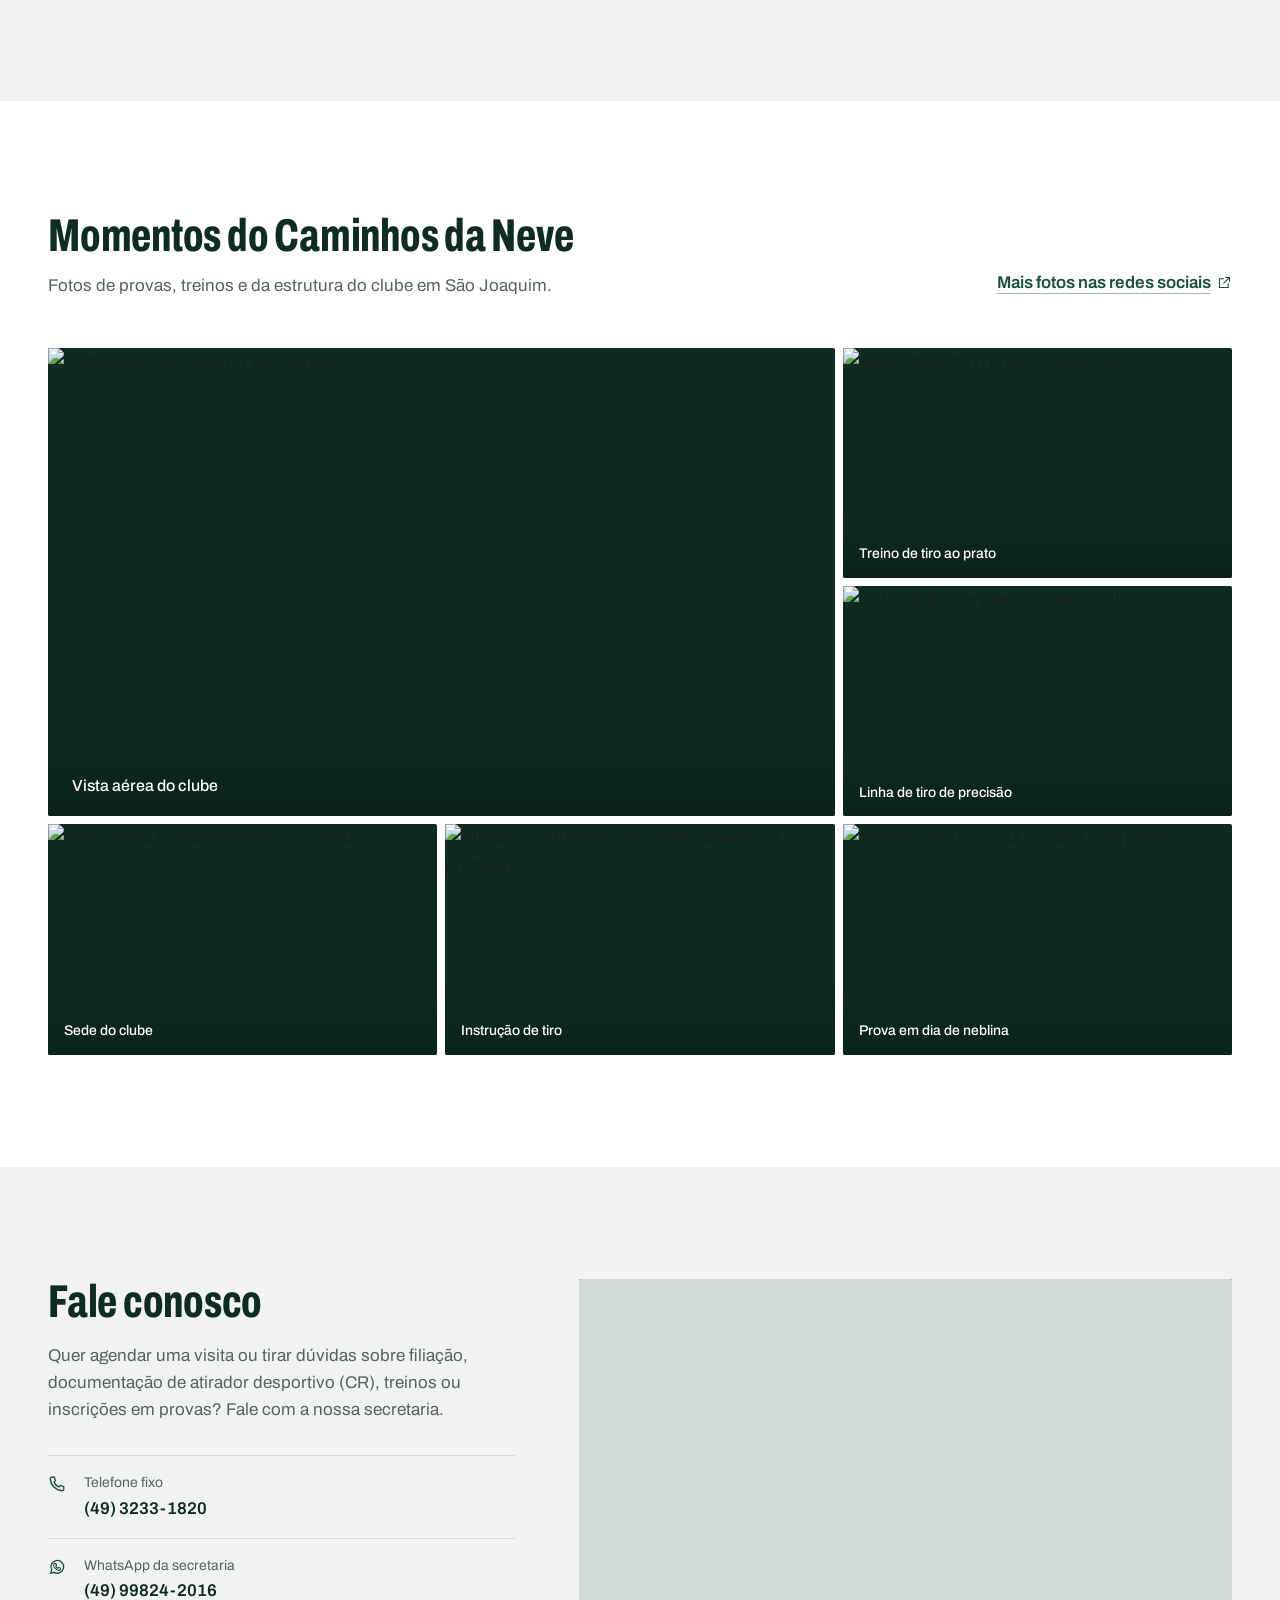
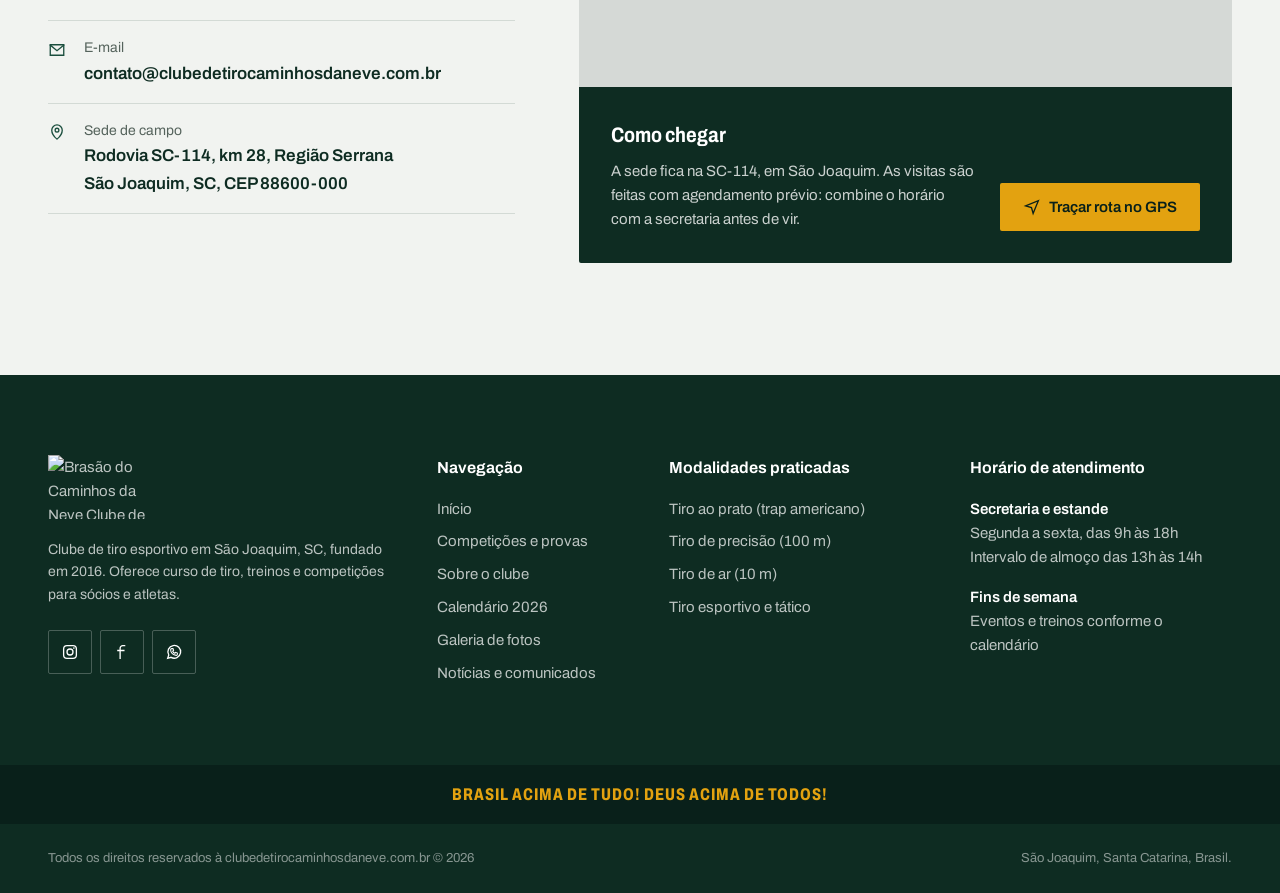
==== commit f11ebbfc: "alteração textos" ====
--- a/index.html
+++ b/index.html
@@ -3,8 +3,8 @@
 <head>
 <meta charset="utf-8">
 <meta name="viewport" content="width=device-width, initial-scale=1">
-<title>Caminhos da Neve Clube de Tiro | Tradição e tiro esportivo na serra catarinense</title>
-<meta name="description" content="Clube de tiro esportivo em São Joaquim, SC, a 1.360 metros de altitude. Pistas outdoor, trap americano, pista indoor de ar e pista de precisão de 100 m.">
+<title>Caminhos da Neve Clube de Tiro | São Joaquim, SC</title>
+<meta name="description" content="Clube de tiro esportivo em São Joaquim, SC. Pistas outdoor, tiro ao prato, pista indoor de ar e pista de precisão de 100 m.">
 <meta name="theme-color" content="#0E2C22">
 <link rel="preconnect" href="https://fonts.googleapis.com">
 <link rel="preconnect" href="https://fonts.gstatic.com" crossorigin>
@@ -76,7 +76,7 @@
         <span class="hero__name">Caminhos<br>da Neve</span>
         <span class="hero__kind">Clube de tiro</span>
       </h1>
-      <p class="hero__lead">Precisão, esporte e competição a 1.360 metros de altitude, na serra catarinense.<span class="hero__lead-more"> Pistas outdoor, trap americano, pista indoor de ar e pista de precisão de 100&nbsp;m, com homologação do Exército e da CBTE.</span></p>
+      <p class="hero__lead">Tiro esportivo em São Joaquim, na serra catarinense.<span class="hero__lead-more"> Pistas outdoor, tiro ao prato, pista indoor de ar e pista de precisão de 100&nbsp;m.</span></p>
       <div class="hero__actions">
         <a class="btn btn--gold" href="#competicoes">Ver calendário de provas</a>
         <a class="btn btn--ghost" href="#sobre">Conheça o clube</a>
@@ -103,7 +103,6 @@
 
         <div class="next-event__cta">
           <a class="btn btn--light" href="#prova-campeonato-catarinense">Ver competição</a>
-          <p>8 eventos confirmados em 2026</p>
         </div>
       </article>
     </div>
@@ -114,7 +113,7 @@
     <div class="wrap">
       <header class="section-head">
         <h2 id="competicoes-titulo">Próximas competições</h2>
-        <p>Campeonatos oficiais e etapas do ranking regional. Confira data, local e modalidade de cada prova e acompanhe a pontuação dos atiradores do Sul.</p>
+        <p>Campeonatos e etapas do ranking regional disputados no clube. Confira a data, o local e a modalidade de cada prova.</p>
         <a class="link section-head__link" href="#">Calendário completo de 2026</a>
       </header>
 
@@ -140,7 +139,7 @@
                alt="Atiradora de tiro ao prato no momento do disparo">
           <div class="fixture__body">
             <h3><a href="#">Copa Serra Catarinense de Tiro ao Prato</a></h3>
-            <p>Etapa pontuável para o ranking regional nas modalidades Trap 50 e Trap Double, com premiação especial.</p>
+            <p>Etapa pontuável para o ranking regional nas modalidades Trap 50 e Trap Double.</p>
             <p class="fixture__meta"><span>São Joaquim, SC</span><span>Homologado CBTE</span></p>
           </div>
           <div class="fixture__side">
@@ -155,7 +154,7 @@
                alt="Atleta com carabina apoiada em bipé na linha de tiro">
           <div class="fixture__body">
             <h3><a href="#">Torneio Aberto de Carabina e Pistola</a></h3>
-            <p>Disputas em estandes de precisão de 25 m e 50 m para calibres permitidos e restritos esportivos.</p>
+            <p>Provas de carabina e pistola nas pistas outdoor do clube, com pontuação para o ranking regional.</p>
             <p class="fixture__meta"><span>São Joaquim, SC</span><span>Regulamento FECAT</span></p>
           </div>
           <div class="fixture__side">
@@ -170,7 +169,7 @@
                alt="Vista aérea da sede de campo e das linhas de tiro cobertas">
           <div class="fixture__body">
             <h3><a href="#">Grande Prêmio Campeiros da Neve</a></h3>
-            <p>O torneio principal do clube, com confraternização tradicional serrana e disputas de alta precisão.</p>
+            <p>O torneio principal do clube e a última prova do calendário de 2026, com disputas em várias modalidades.</p>
             <p class="fixture__meta"><span>Sede de campo, São Joaquim</span><span>Troféus e medalhas</span></p>
           </div>
           <div class="fixture__side">
@@ -262,8 +261,8 @@
         <article class="story story--lead">
           <img src="https://lh3.googleusercontent.com/aida-public/[base64]w1200" width="1200" height="896" loading="lazy" alt="Atletas competindo na linha de fuzil">
           <time datetime="2026-04-14">14 de abril de 2026</time>
-          <h3><a href="#">Campeonato reúne mais de 120 atletas em São Joaquim</a></h3>
-          <p>Atletas de diversos estados participaram da etapa classificatória, com índices recordes de aproveitamento nas baterias de precisão.</p>
+          <h3><a href="#">Campeonato reúne atletas de vários estados em São Joaquim</a></h3>
+          <p>Atletas de vários estados participaram da etapa classificatória, disputada nas pistas do clube. Veja como foi a prova e quem se classificou.</p>
         </article>
 
         <div class="news__list">
@@ -281,7 +280,7 @@
             <div>
               <time datetime="2026-03-22">22 de março de 2026</time>
               <h3><a href="#">Resultados da 1ª Etapa Serrana de Trap e Precisão</a></h3>
-              <p>Tabela completa de pontuações, desempates e pódios da etapa disputada no último fim de semana em nossas dependências.</p>
+              <p>Veja a tabela completa com as pontuações, os desempates e os pódios de cada modalidade.</p>
             </div>
           </article>
         </div>
@@ -294,9 +293,9 @@
     <div class="wrap">
       <header class="section-head">
         <h2 id="galeria-titulo">Momentos do Caminhos da Neve</h2>
-        <p>Estandes e sede cercados pela mata de araucárias de São Joaquim.</p>
+        <p>Fotos de provas, treinos e da estrutura do clube em São Joaquim.</p>
         <a class="link section-head__link" href="#">
-          Galeria completa no Flickr e nas redes
+          Mais fotos nas redes sociais
           <svg class="icon icon--sm" aria-hidden="true"><use href="#i-external"/></svg>
         </a>
       </header>
@@ -304,27 +303,27 @@
       <div class="gallery">
         <figure class="gallery__item gallery__item--feature">
           <img src="https://lh3.googleusercontent.com/aida-public/[base64]w1200" width="1200" height="896" loading="lazy" alt="Instalações do clube no vale serrano">
-          <figcaption>Vista aérea das pistas cobertas e da sede campestre</figcaption>
+          <figcaption>Vista aérea do clube</figcaption>
         </figure>
         <figure class="gallery__item">
           <img src="https://lh3.googleusercontent.com/aida-public/[base64]w800" width="800" height="447" loading="lazy" alt="Atleta mirando o prato no estande">
-          <figcaption>Treino oficial de trap americano</figcaption>
+          <figcaption>Treino de tiro ao prato</figcaption>
         </figure>
         <figure class="gallery__item">
           <img src="https://lh3.googleusercontent.com/aida-public/[base64]w800" width="800" height="597" loading="lazy" alt="Linha de tiro de precisão com fuzil">
-          <figcaption>Fuzil de precisão a longa distância</figcaption>
+          <figcaption>Linha de tiro de precisão</figcaption>
         </figure>
         <figure class="gallery__item">
           <img class="gallery__img--left" src="https://lh3.googleusercontent.com/aida-public/[base64]w800" width="800" height="597" loading="lazy" alt="Sede social e estacionamento do clube">
-          <figcaption>Estrutura de apoio e confraternização</figcaption>
+          <figcaption>Sede do clube</figcaption>
         </figure>
         <figure class="gallery__item">
           <img class="gallery__img--left" src="https://lh3.googleusercontent.com/aida-public/[base64]w800" width="800" height="597" loading="lazy" alt="Atletas e instrutores com equipamento de proteção">
-          <figcaption>Instrução e segurança em primeiro lugar</figcaption>
+          <figcaption>Instrução de tiro</figcaption>
         </figure>
         <figure class="gallery__item">
           <img class="gallery__img--right" src="https://lh3.googleusercontent.com/aida-public/[base64]w800" width="800" height="447" loading="lazy" alt="Neblina sobre a mata durante uma prova">
-          <figcaption>A tradição do tiro sob o clima serrano</figcaption>
+          <figcaption>Prova em dia de neblina</figcaption>
         </figure>
       </div>
     </div>
@@ -363,8 +362,7 @@
         <div class="contact__route">
           <div>
             <h3>Como chegar</h3>
-            <p>Acesso todo pavimentado pela SC-114, a 15 minutos do centro de São Joaquim. Visitas com agendamento prévio; uso de EPI obrigatório em todas as baias de tiro.</p>
-            <p class="contact__coords">28°17′38″ S, 49°55′54″ W</p>
+            <p>A sede fica na SC-114, em São Joaquim. As visitas são feitas com agendamento prévio: combine o horário com a secretaria antes de vir.</p>
           </div>
           <a class="btn btn--gold" href="https://www.google.com/maps/dir/?api=1&amp;destination=Caminhos+da+Neve+Clube+de+Tiro,+S%C3%A3o+Joaquim+-+SC" target="_blank" rel="noopener noreferrer">
             <svg class="icon" aria-hidden="true"><use href="#i-route"/></svg>
@@ -381,7 +379,7 @@
   <div class="wrap site-footer__grid">
     <div class="site-footer__brand">
       <img src="https://lh3.googleusercontent.com/aida-public/[base64]" width="104" height="64" loading="lazy" alt="Brasão do Caminhos da Neve Clube de Tiro">
-      <p>Sociedade esportiva dedicada à instrução, ao treinamento e ao fomento das modalidades do tiro desportivo, com total amparo legal e máxima segurança. Fundada em 2016.</p>
+      <p>Clube de tiro esportivo em São Joaquim, SC, fundado em 2016. Oferece curso de tiro, treinos e competições para sócios e atletas.</p>
       <ul class="social">
         <li><a href="#" aria-label="Instagram"><svg class="icon" aria-hidden="true"><use href="#i-instagram"/></svg></a></li>
         <li><a href="#" aria-label="Facebook"><svg class="icon" aria-hidden="true"><use href="#i-facebook"/></svg></a></li>
@@ -404,11 +402,10 @@
     <div>
       <h2>Modalidades praticadas</h2>
       <ul>
-        <li>Trap americano 50 e 100</li>
+        <li>Tiro ao prato (trap americano)</li>
         <li>Tiro de precisão (100 m)</li>
-        <li>Tiro prático (IPSC e IDSC)</li>
-        <li>Carabina apoiada e ar comprimido</li>
-        <li>Duelo 20 segundos</li>
+        <li>Tiro de ar (10 m)</li>
+        <li>Tiro esportivo e tático</li>
       </ul>
     </div>
 
@@ -427,7 +424,7 @@
 
   <div class="wrap site-footer__legal">
     <p>Todos os direitos reservados à clubedetirocaminhosdaneve.com.br © 2026</p>
-    <p>São Joaquim, Santa Catarina, Brasil. CR ativo e homologado.</p>
+    <p>São Joaquim, Santa Catarina, Brasil.</p>
   </div>
 </footer>
 
--- a/css/style.css
+++ b/css/style.css
@@ -506,10 +506,6 @@
   align-items: flex-end;
   gap: .5rem;
 }
-.next-event__cta p {
-  font-size: .8125rem;
-  color: rgba(255, 255, 255, .6);
-}
 
 /* entrada única do hero */
 @media (prefers-reduced-motion: no-preference) {
@@ -1135,12 +1131,6 @@
   font-size: .9375rem;
   color: rgba(255, 255, 255, .78);
 }
-.contact__route .contact__coords {
-  margin-top: .75rem;
-  font-size: .8125rem;
-  color: rgba(255, 255, 255, .55);
-  font-variant-numeric: tabular-nums;
-}
 
 @media (max-width: 899px) {
   .contact { grid-template-columns: 1fr; }
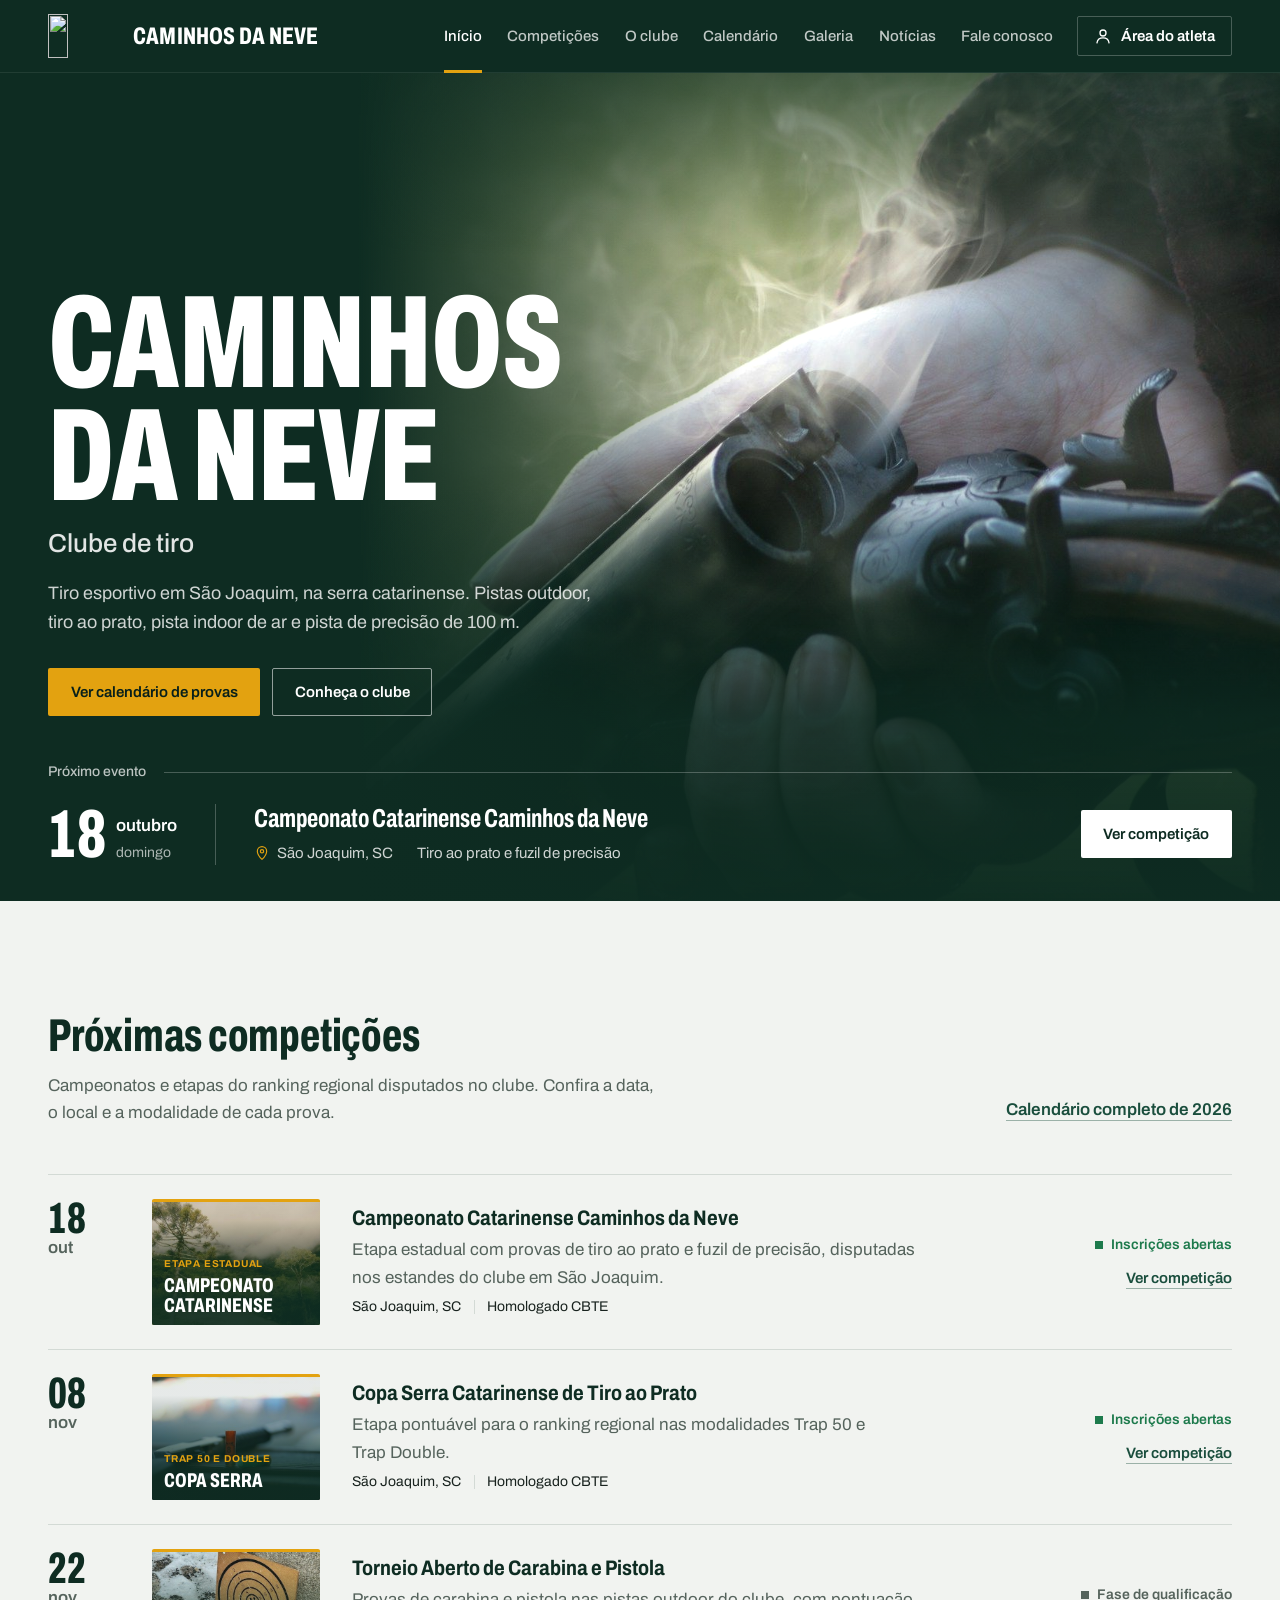
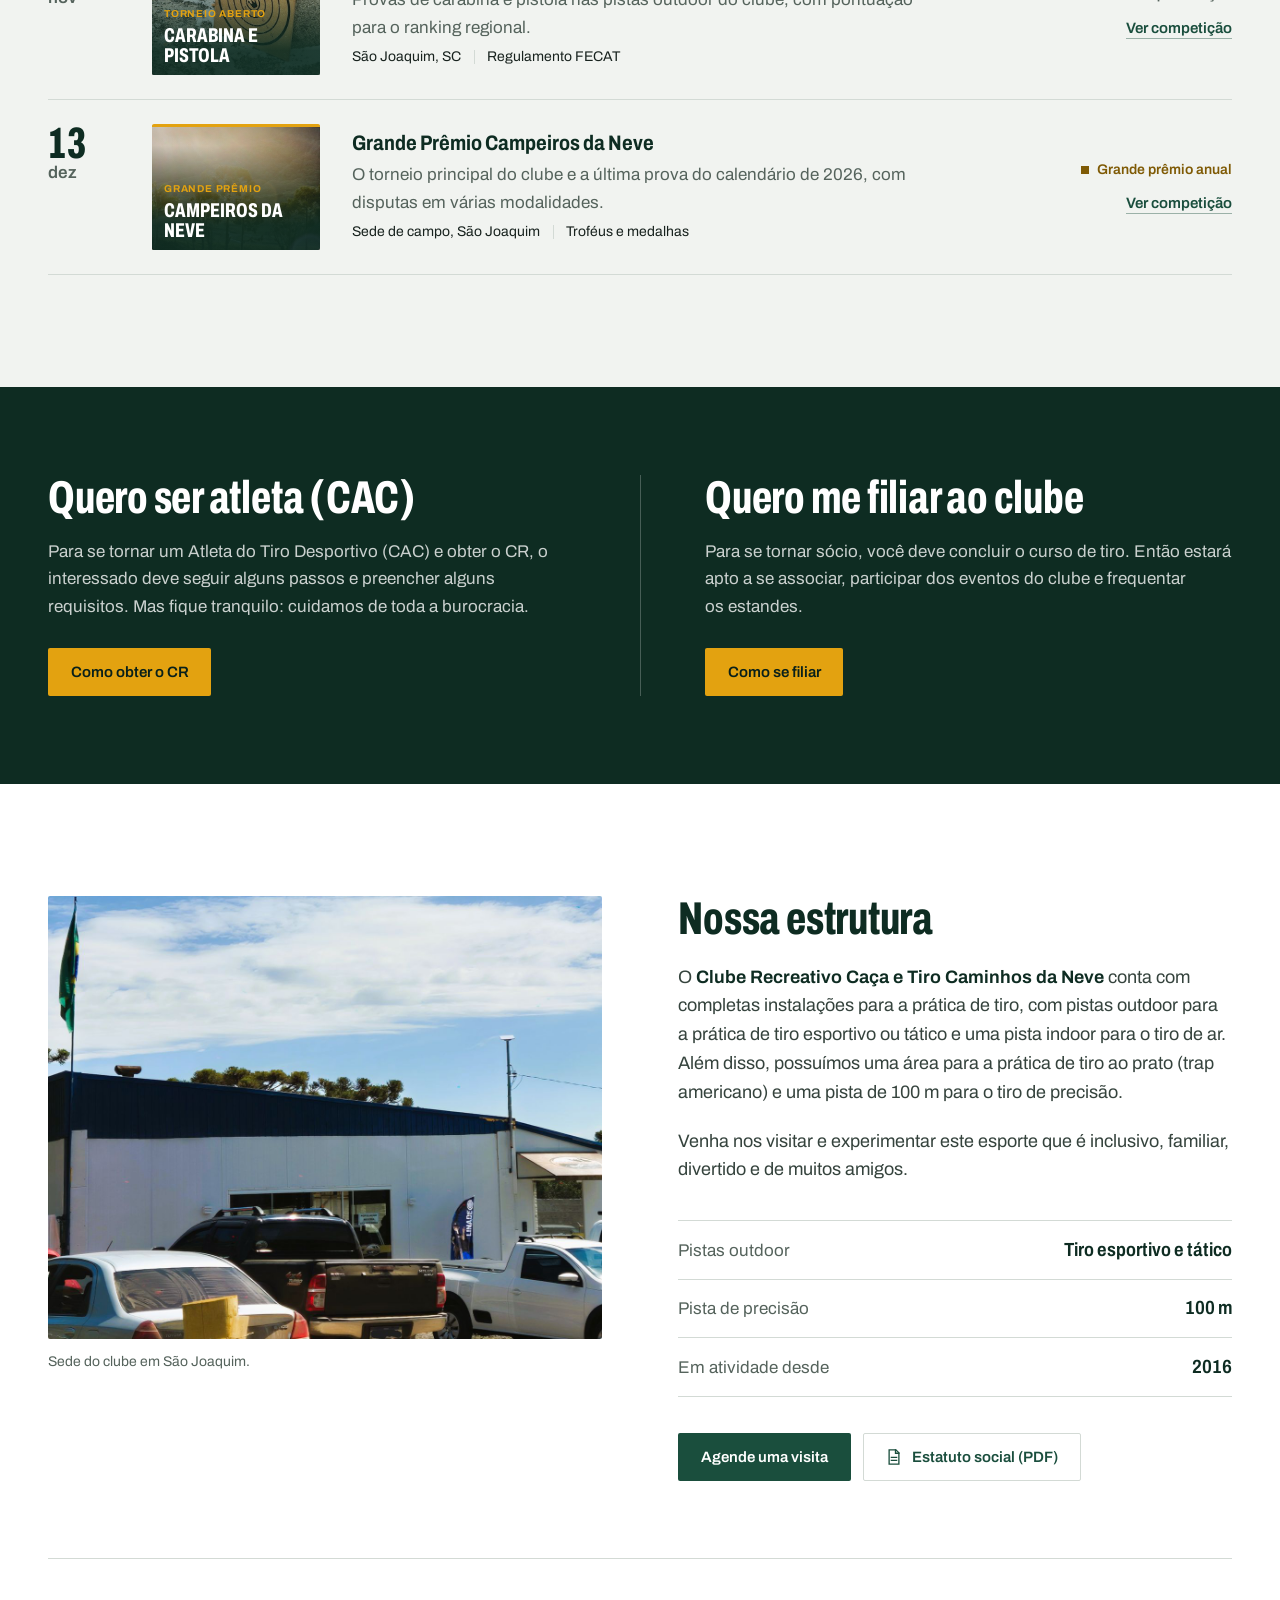
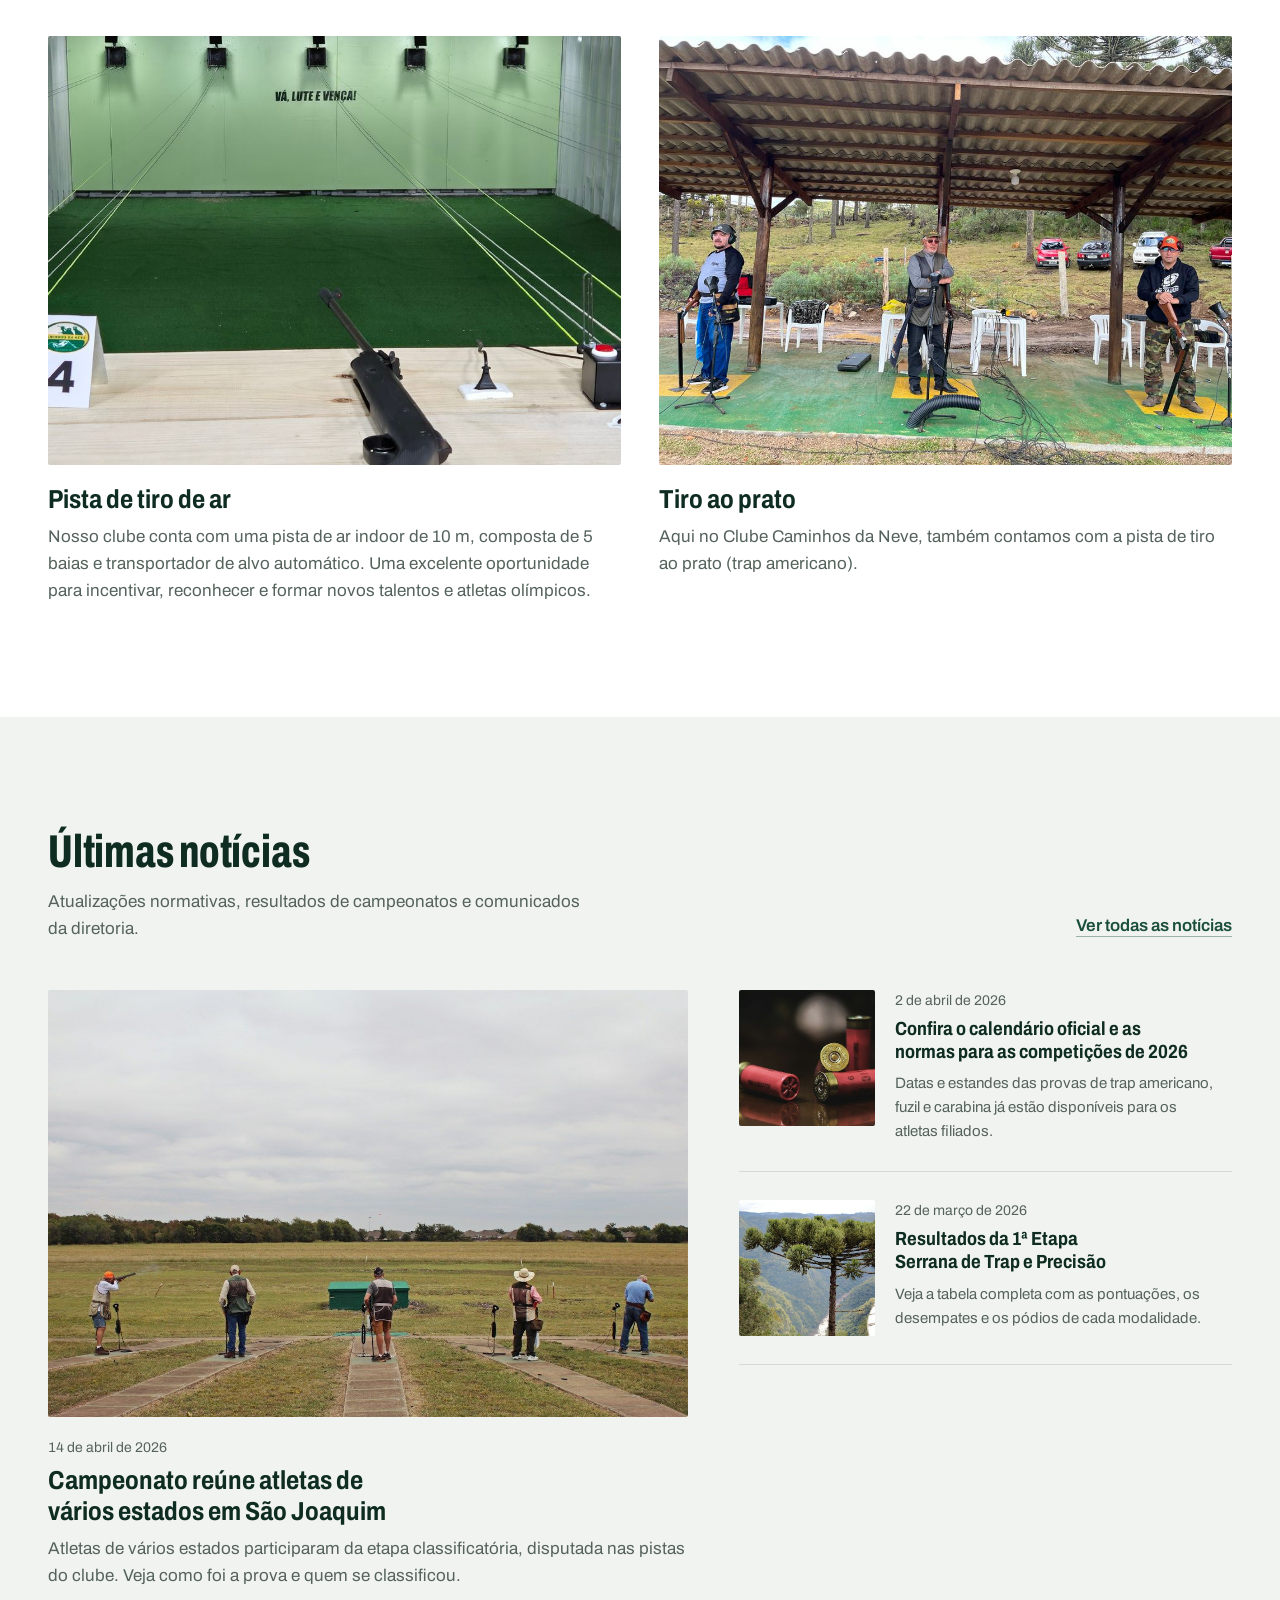
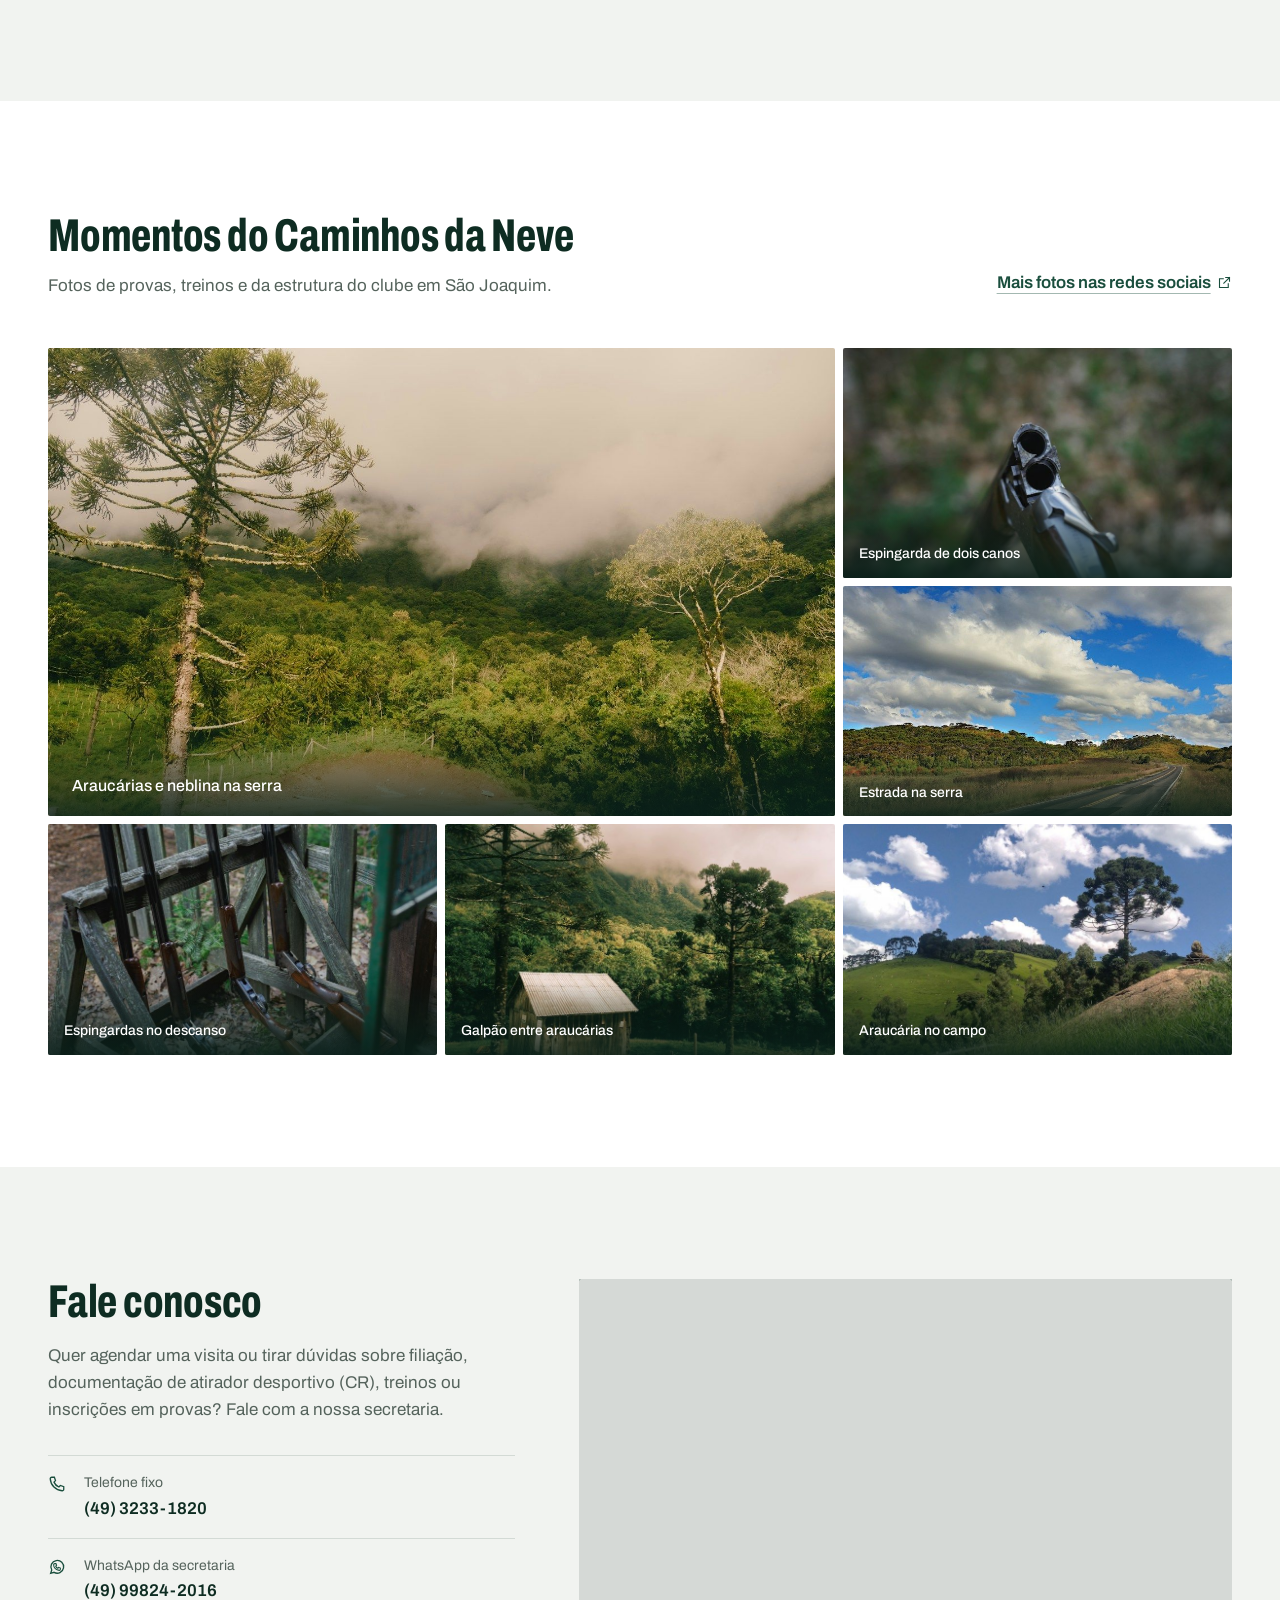
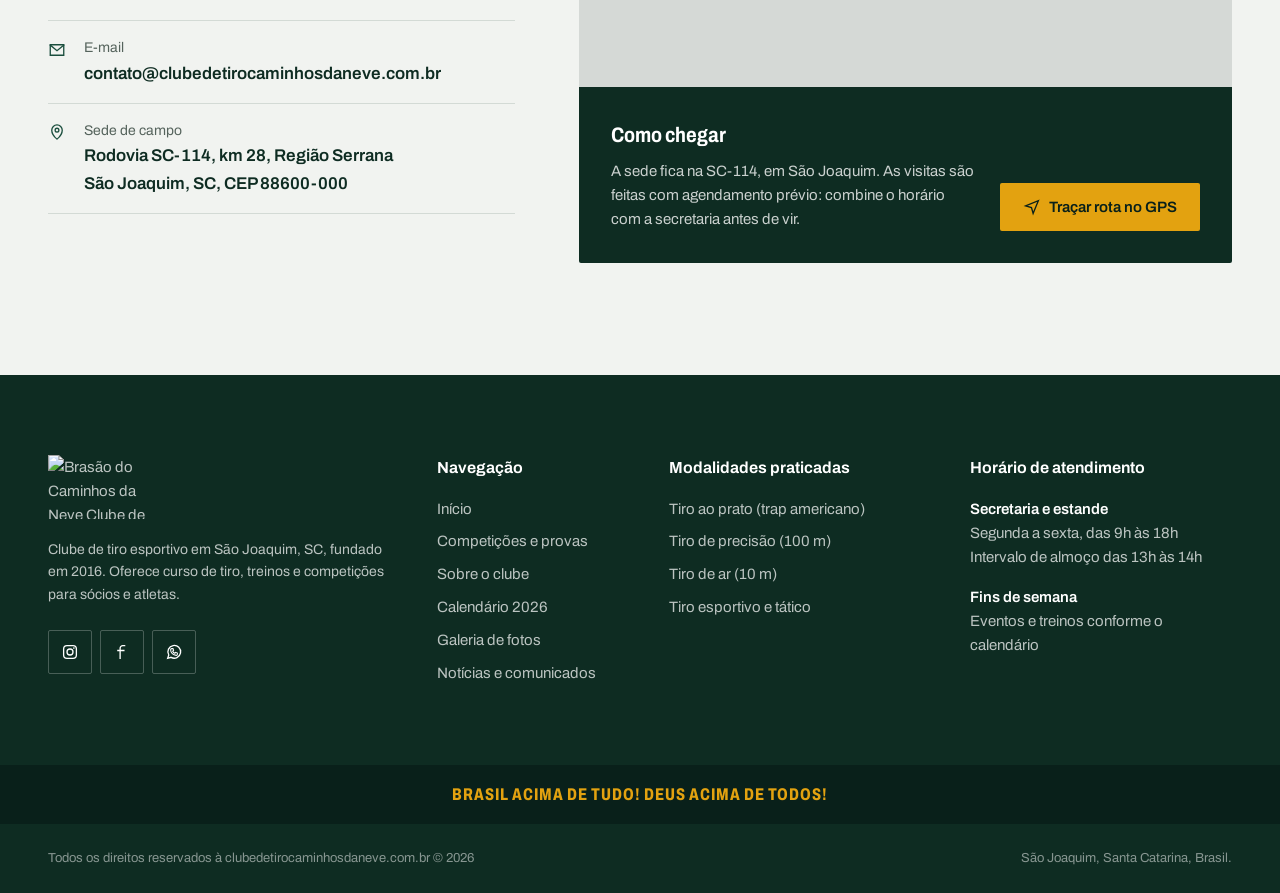
==== commit 9ad72cd0: "remocao das fotos geradas por IA" ====
--- a/index.html
+++ b/index.html
@@ -36,7 +36,7 @@
   <div class="wrap site-header__bar">
     <a class="brand" href="#inicio" aria-label="Caminhos da Neve Clube de Tiro, página inicial">
       <img class="brand__crest" src="https://lh3.googleusercontent.com/aida-public/[base64]" alt="" width="72" height="44">
-      <span class="brand__name">Caminhos da Neve<span>Clube de tiro</span></span>
+      <span class="brand__name">Caminhos da Neve</span>
     </a>
 
     <nav class="site-nav" id="menu-principal" aria-label="Menu principal">
@@ -68,8 +68,8 @@
 
   <!-- Hero: a faixa do próximo evento faz parte da própria foto -->
   <section class="hero" id="inicio" aria-labelledby="hero-titulo">
-    <img class="hero__photo" src="https://lh3.googleusercontent.com/aida-public/[base64]w1920" width="1376" height="768" fetchpriority="high"
-         alt="Atleta dispara contra um prato em estande cercado por araucárias e neblina">
+    <img class="hero__photo" src="img/hero.jpg" width="1920" height="1080" fetchpriority="high"
+         alt="Mão segurando uma espingarda aberta, com fumaça saindo dos canos logo após o disparo">
 
     <div class="wrap hero__body">
       <h1 class="hero__title" id="hero-titulo">
@@ -120,8 +120,11 @@
       <ol class="fixtures">
         <li class="fixture" id="prova-campeonato-catarinense">
           <time class="fixture__date" datetime="2026-10-18"><span>18</span> out</time>
-          <img class="fixture__photo" src="https://lh3.googleusercontent.com/aida-public/[base64]w640" width="640" height="478" loading="lazy"
-               alt="Atiradores deitados na linha de fuzil, com a serra ao fundo">
+          <div class="fixture__photo poster" aria-hidden="true">
+            <img src="img/cartaz-catarinense.jpg" width="480" height="320" loading="lazy" alt="">
+            <span class="poster__kicker">Etapa estadual</span>
+            <span class="poster__title">Campeonato Catarinense</span>
+          </div>
           <div class="fixture__body">
             <h3><a href="#">Campeonato Catarinense Caminhos da Neve</a></h3>
             <p>Etapa estadual com provas de tiro ao prato e fuzil de precisão, disputadas nos estandes do clube em São Joaquim.</p>
@@ -135,8 +138,11 @@
 
         <li class="fixture">
           <time class="fixture__date" datetime="2026-11-08"><span>08</span> nov</time>
-          <img class="fixture__photo" src="https://lh3.googleusercontent.com/aida-public/[base64]w640" width="640" height="357" loading="lazy"
-               alt="Atiradora de tiro ao prato no momento do disparo">
+          <div class="fixture__photo poster" aria-hidden="true">
+            <img src="img/cartaz-copa-serra.jpg" width="480" height="320" loading="lazy" alt="">
+            <span class="poster__kicker">Trap 50 e Double</span>
+            <span class="poster__title">Copa Serra</span>
+          </div>
           <div class="fixture__body">
             <h3><a href="#">Copa Serra Catarinense de Tiro ao Prato</a></h3>
             <p>Etapa pontuável para o ranking regional nas modalidades Trap 50 e Trap Double.</p>
@@ -150,8 +156,11 @@
 
         <li class="fixture">
           <time class="fixture__date" datetime="2026-11-22"><span>22</span> nov</time>
-          <img class="fixture__photo fixture__photo--right" src="https://lh3.googleusercontent.com/aida-public/[base64]w640" width="640" height="478" loading="lazy"
-               alt="Atleta com carabina apoiada em bipé na linha de tiro">
+          <div class="fixture__photo poster" aria-hidden="true">
+            <img src="img/cartaz-carabina.jpg" width="480" height="640" loading="lazy" alt="">
+            <span class="poster__kicker">Torneio aberto</span>
+            <span class="poster__title">Carabina e pistola</span>
+          </div>
           <div class="fixture__body">
             <h3><a href="#">Torneio Aberto de Carabina e Pistola</a></h3>
             <p>Provas de carabina e pistola nas pistas outdoor do clube, com pontuação para o ranking regional.</p>
@@ -165,8 +174,11 @@
 
         <li class="fixture">
           <time class="fixture__date" datetime="2026-12-13"><span>13</span> dez</time>
-          <img class="fixture__photo" src="https://lh3.googleusercontent.com/aida-public/[base64]w640" width="640" height="478" loading="lazy"
-               alt="Vista aérea da sede de campo e das linhas de tiro cobertas">
+          <div class="fixture__photo poster" aria-hidden="true">
+            <img src="img/cartaz-grande-premio.jpg" width="480" height="575" loading="lazy" alt="">
+            <span class="poster__kicker">Grande Prêmio</span>
+            <span class="poster__title">Campeiros da Neve</span>
+          </div>
           <div class="fixture__body">
             <h3><a href="#">Grande Prêmio Campeiros da Neve</a></h3>
             <p>O torneio principal do clube e a última prova do calendário de 2026, com disputas em várias modalidades.</p>
@@ -259,7 +271,7 @@
 
       <div class="news">
         <article class="story story--lead">
-          <img src="https://lh3.googleusercontent.com/aida-public/[base64]w1200" width="1200" height="896" loading="lazy" alt="Atletas competindo na linha de fuzil">
+          <img src="img/noticia-campeonato.jpg" width="1200" height="800" loading="lazy" alt="Atiradores nos postos de um campo de tiro ao prato">
           <time datetime="2026-04-14">14 de abril de 2026</time>
           <h3><a href="#">Campeonato reúne atletas de vários estados em São Joaquim</a></h3>
           <p>Atletas de vários estados participaram da etapa classificatória, disputada nas pistas do clube. Veja como foi a prova e quem se classificou.</p>
@@ -267,7 +279,7 @@
 
         <div class="news__list">
           <article class="story story--compact">
-            <img src="https://lh3.googleusercontent.com/aida-public/[base64]w480" width="480" height="358" loading="lazy" alt="Estrutura e pistas do clube">
+            <img src="img/noticia-calendario.jpg" width="640" height="407" loading="lazy" alt="Cartuchos de espingarda sobre uma mesa">
             <div>
               <time datetime="2026-04-02">2 de abril de 2026</time>
               <h3><a href="#">Confira o calendário oficial e as normas para as competições de 2026</a></h3>
@@ -276,7 +288,7 @@
           </article>
 
           <article class="story story--compact">
-            <img src="https://lh3.googleusercontent.com/aida-public/[base64]w480" width="480" height="268" loading="lazy" alt="Tiro ao prato em clima serrano">
+            <img src="img/noticia-resultados.jpg" width="640" height="475" loading="lazy" alt="Araucária na beira de um cânion da serra">
             <div>
               <time datetime="2026-03-22">22 de março de 2026</time>
               <h3><a href="#">Resultados da 1ª Etapa Serrana de Trap e Precisão</a></h3>
@@ -302,28 +314,28 @@
 
       <div class="gallery">
         <figure class="gallery__item gallery__item--feature">
-          <img src="https://lh3.googleusercontent.com/aida-public/[base64]w1200" width="1200" height="896" loading="lazy" alt="Instalações do clube no vale serrano">
-          <figcaption>Vista aérea do clube</figcaption>
+          <img src="img/galeria-araucarias.jpg" width="1400" height="933" loading="lazy" alt="Araucárias e mata com neblina na encosta da serra">
+          <figcaption>Araucárias e neblina na serra</figcaption>
         </figure>
         <figure class="gallery__item">
-          <img src="https://lh3.googleusercontent.com/aida-public/[base64]w800" width="800" height="447" loading="lazy" alt="Atleta mirando o prato no estande">
-          <figcaption>Treino de tiro ao prato</figcaption>
+          <img src="img/galeria-espingarda.jpg" width="800" height="533" loading="lazy" alt="Canos de uma espingarda de dois canos, com mata desfocada ao fundo">
+          <figcaption>Espingarda de dois canos</figcaption>
         </figure>
         <figure class="gallery__item">
-          <img src="https://lh3.googleusercontent.com/aida-public/[base64]w800" width="800" height="597" loading="lazy" alt="Linha de tiro de precisão com fuzil">
-          <figcaption>Linha de tiro de precisão</figcaption>
+          <img src="img/galeria-estrada.jpg" width="800" height="450" loading="lazy" alt="Estrada entre campos e araucárias na serra">
+          <figcaption>Estrada na serra</figcaption>
         </figure>
         <figure class="gallery__item">
-          <img class="gallery__img--left" src="https://lh3.googleusercontent.com/aida-public/[base64]w800" width="800" height="597" loading="lazy" alt="Sede social e estacionamento do clube">
-          <figcaption>Sede do clube</figcaption>
+          <img src="img/galeria-descanso.jpg" width="800" height="533" loading="lazy" alt="Espingardas apoiadas num descanso de madeira">
+          <figcaption>Espingardas no descanso</figcaption>
         </figure>
         <figure class="gallery__item">
-          <img class="gallery__img--left" src="https://lh3.googleusercontent.com/aida-public/[base64]w800" width="800" height="597" loading="lazy" alt="Atletas e instrutores com equipamento de proteção">
-          <figcaption>Instrução de tiro</figcaption>
+          <img src="img/galeria-galpao.jpg" width="800" height="1067" loading="lazy" alt="Galpão de madeira no campo, entre araucárias">
+          <figcaption>Galpão entre araucárias</figcaption>
         </figure>
         <figure class="gallery__item">
-          <img class="gallery__img--right" src="https://lh3.googleusercontent.com/aida-public/[base64]w800" width="800" height="447" loading="lazy" alt="Neblina sobre a mata durante uma prova">
-          <figcaption>Prova em dia de neblina</figcaption>
+          <img src="img/galeria-campo.jpg" width="800" height="600" loading="lazy" alt="Araucária num campo verde, sob céu azul com nuvens">
+          <figcaption>Araucária no campo</figcaption>
         </figure>
       </div>
     </div>
--- a/css/style.css
+++ b/css/style.css
@@ -208,24 +208,14 @@
 
 .brand__crest { width: auto; height: 2.75rem; }
 
+/* sozinho na linha, o nome sobe de tamanho para ter o mesmo peso do brasão */
 .brand__name {
-  display: flex;
-  flex-direction: column;
-  font-size: 1.1875rem;
+  font-size: 1.5rem;
   font-stretch: var(--condensada);
   font-weight: 750;
   line-height: 1;
   letter-spacing: .01em;
   text-transform: uppercase;
-}
-.brand__name span {
-  margin-top: .25rem;
-  font-size: .8125rem;
-  font-stretch: 100%;
-  font-weight: 450;
-  letter-spacing: 0;
-  text-transform: none;
-  color: rgba(255, 255, 255, .66);
 }
 
 .site-nav ul { display: flex; gap: 1.6rem; }
@@ -363,12 +353,12 @@
     linear-gradient(90deg, rgba(14, 44, 34, .9) 0%, rgba(14, 44, 34, .55) 40%, rgba(14, 44, 34, 0) 70%);
 }
 
-/* no desktop a foto começa depois do título, para não cobrir a atiradora */
+/* no desktop a foto começa depois do título, para a arma não ficar atrás do texto */
 @media (min-width: 900px) {
   .hero__photo {
     left: auto;
     width: 72%;
-    object-position: 45% 40%;
+    object-position: 60% 50%;
   }
   .hero::before {
     background:
@@ -376,9 +366,6 @@
       linear-gradient(0deg, rgba(14, 44, 34, .98) 0%, rgba(14, 44, 34, .85) 22%, rgba(14, 44, 34, 0) 50%),
       linear-gradient(90deg, var(--pinho-900) 28%, rgba(14, 44, 34, .7) 38%, rgba(14, 44, 34, 0) 58%);
   }
-}
-@media (min-width: 1280px) {
-  .hero__photo { object-position: 58% 40%; }
 }
 
 .hero__body {
@@ -530,7 +517,7 @@
   .hero__photo {
     bottom: auto;
     height: var(--foto);
-    object-position: 70% 35%;
+    object-position: 60% 45%;
   }
   /* o verde fica sólido do fim da foto para baixo e cobre a sobra da foto
      durante a entrada animada (scale) */
@@ -662,7 +649,50 @@
   object-fit: cover;
   border-radius: var(--radius);
 }
-.fixture__photo--right { object-position: 80% 50%; }
+
+/* cartaz da prova: foto escurecida com modalidade e nome, no espaço da foto */
+.poster {
+  position: relative;
+  isolation: isolate;
+  display: flex;
+  flex-direction: column;
+  justify-content: flex-end;
+  gap: .2rem;
+  padding: .65rem .75rem;
+  overflow: hidden;
+  background: var(--pinho-900);
+  color: var(--branco);
+  border-top: 3px solid var(--ouro);
+}
+.poster img {
+  position: absolute;
+  inset: 0;
+  z-index: -2;
+  width: 100%;
+  height: 100%;
+  object-fit: cover;
+}
+.poster::before {
+  content: "";
+  position: absolute;
+  inset: 0;
+  z-index: -1;
+  background: linear-gradient(0deg, rgba(14, 44, 34, .92) 20%, rgba(14, 44, 34, .1) 85%);
+}
+.poster__kicker {
+  font-size: .625rem;
+  font-weight: 700;
+  letter-spacing: .08em;
+  text-transform: uppercase;
+  color: var(--ouro);
+}
+.poster__title {
+  font-size: 1.25rem;
+  font-stretch: var(--condensada);
+  font-weight: 750;
+  line-height: 1;
+  text-transform: uppercase;
+}
 
 .fixture__body h3 {
   font-size: var(--step-1);
@@ -1023,8 +1053,6 @@
   height: 100%;
   object-fit: cover;
 }
-.gallery__img--left { object-position: 15% 50%; }
-.gallery__img--right { object-position: 90% 30%; }
 
 .gallery__item figcaption {
   position: absolute;
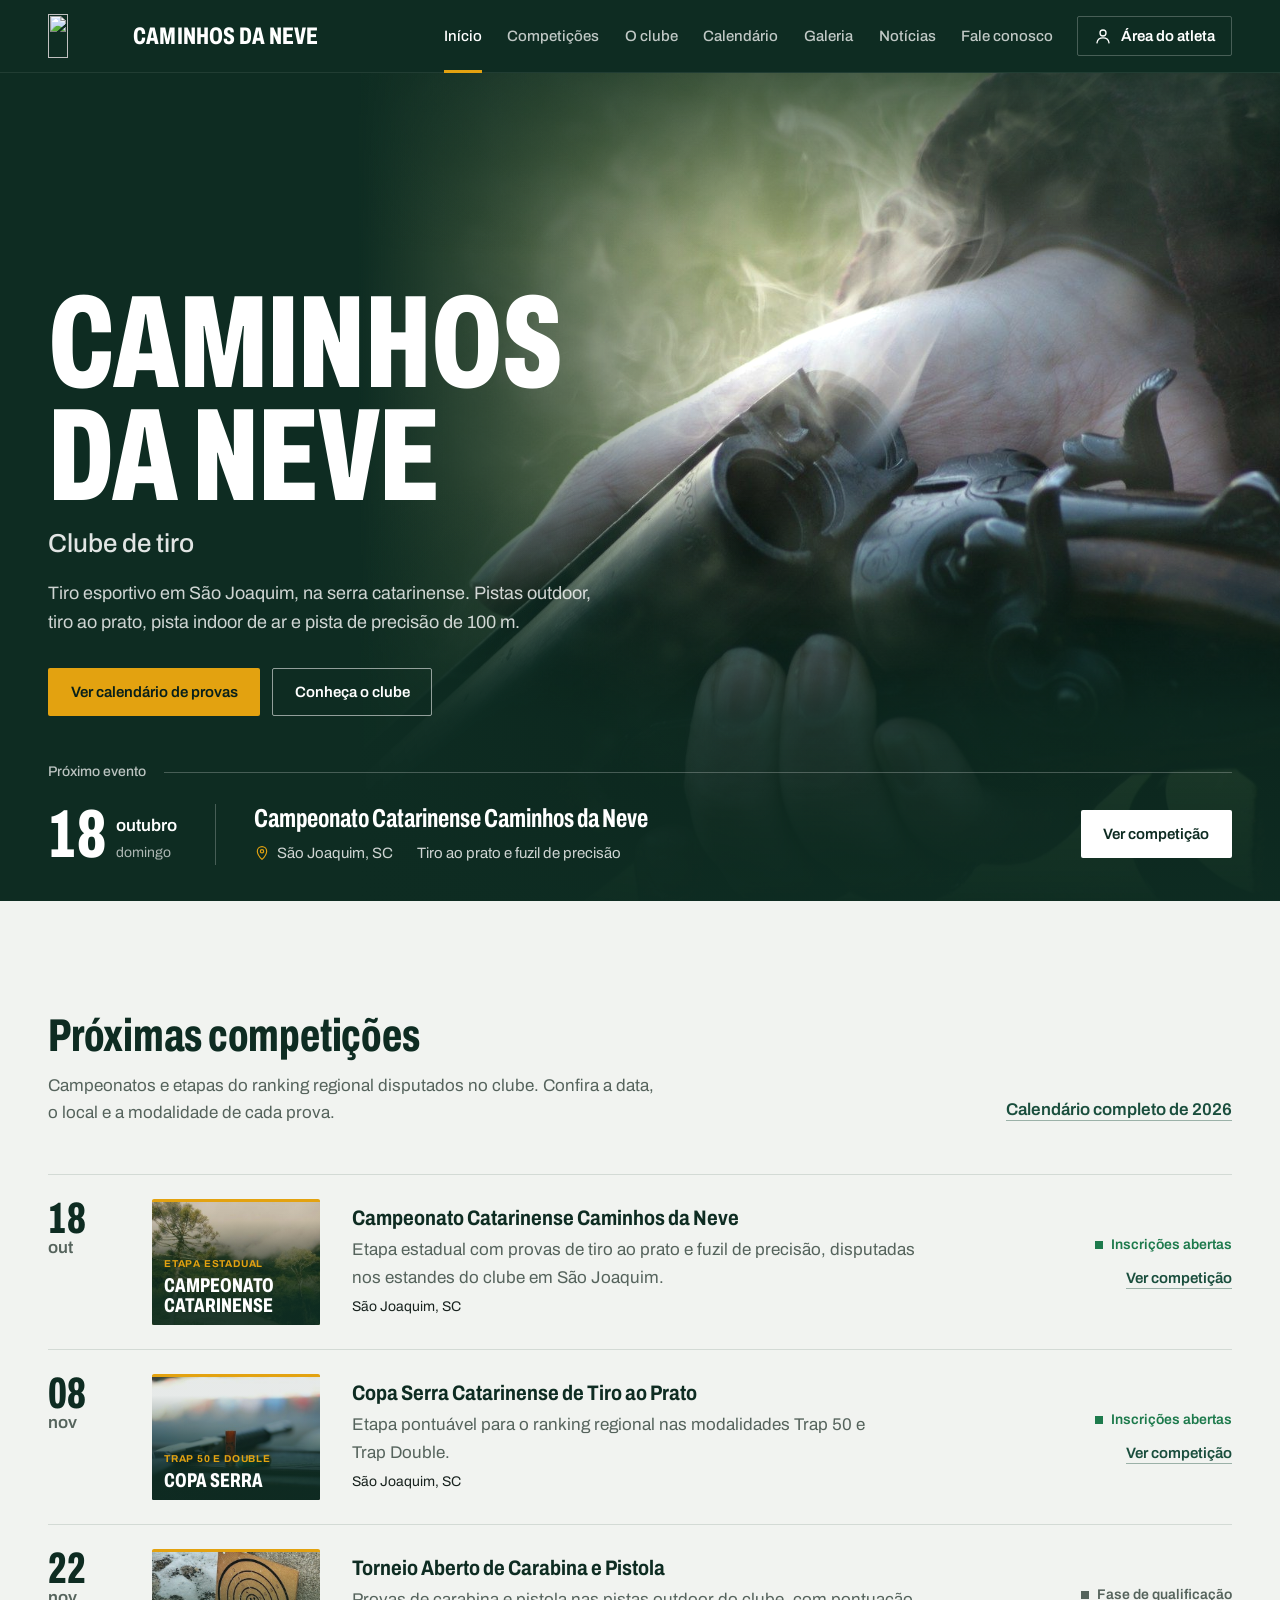
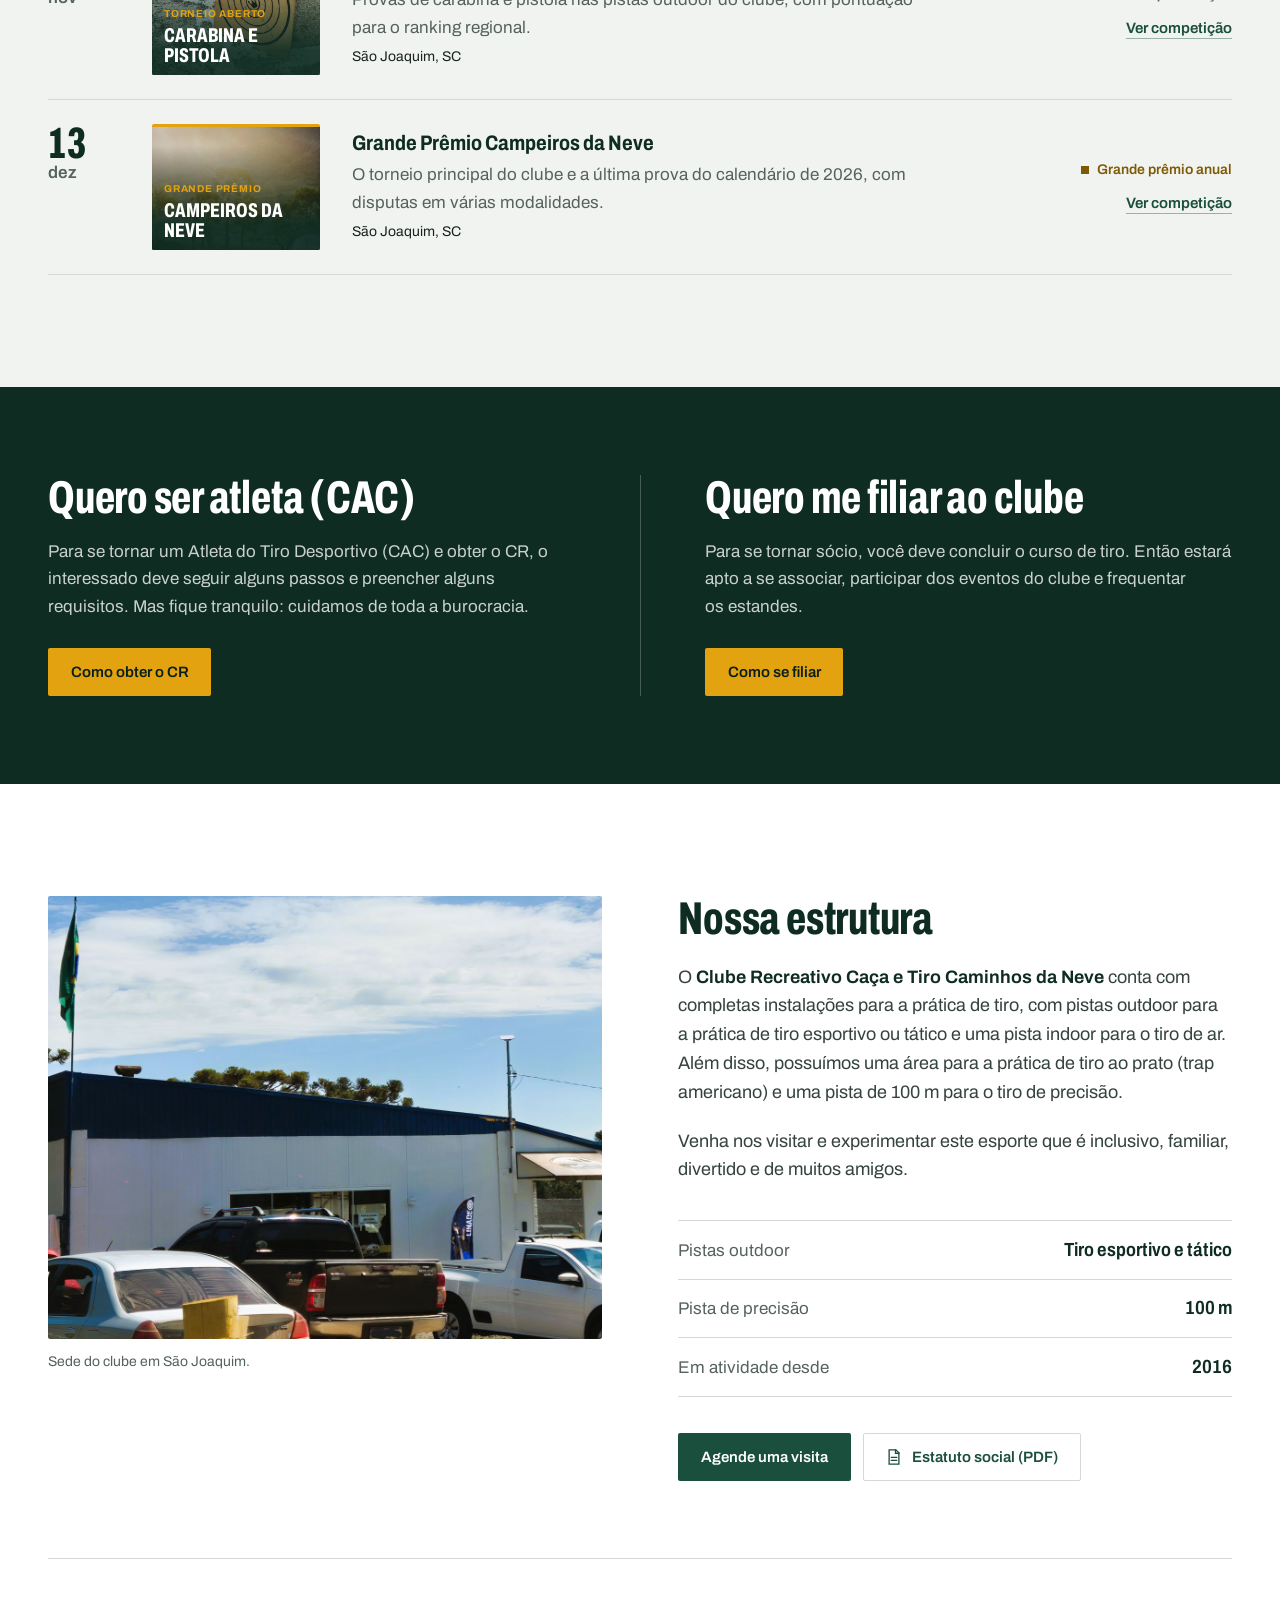
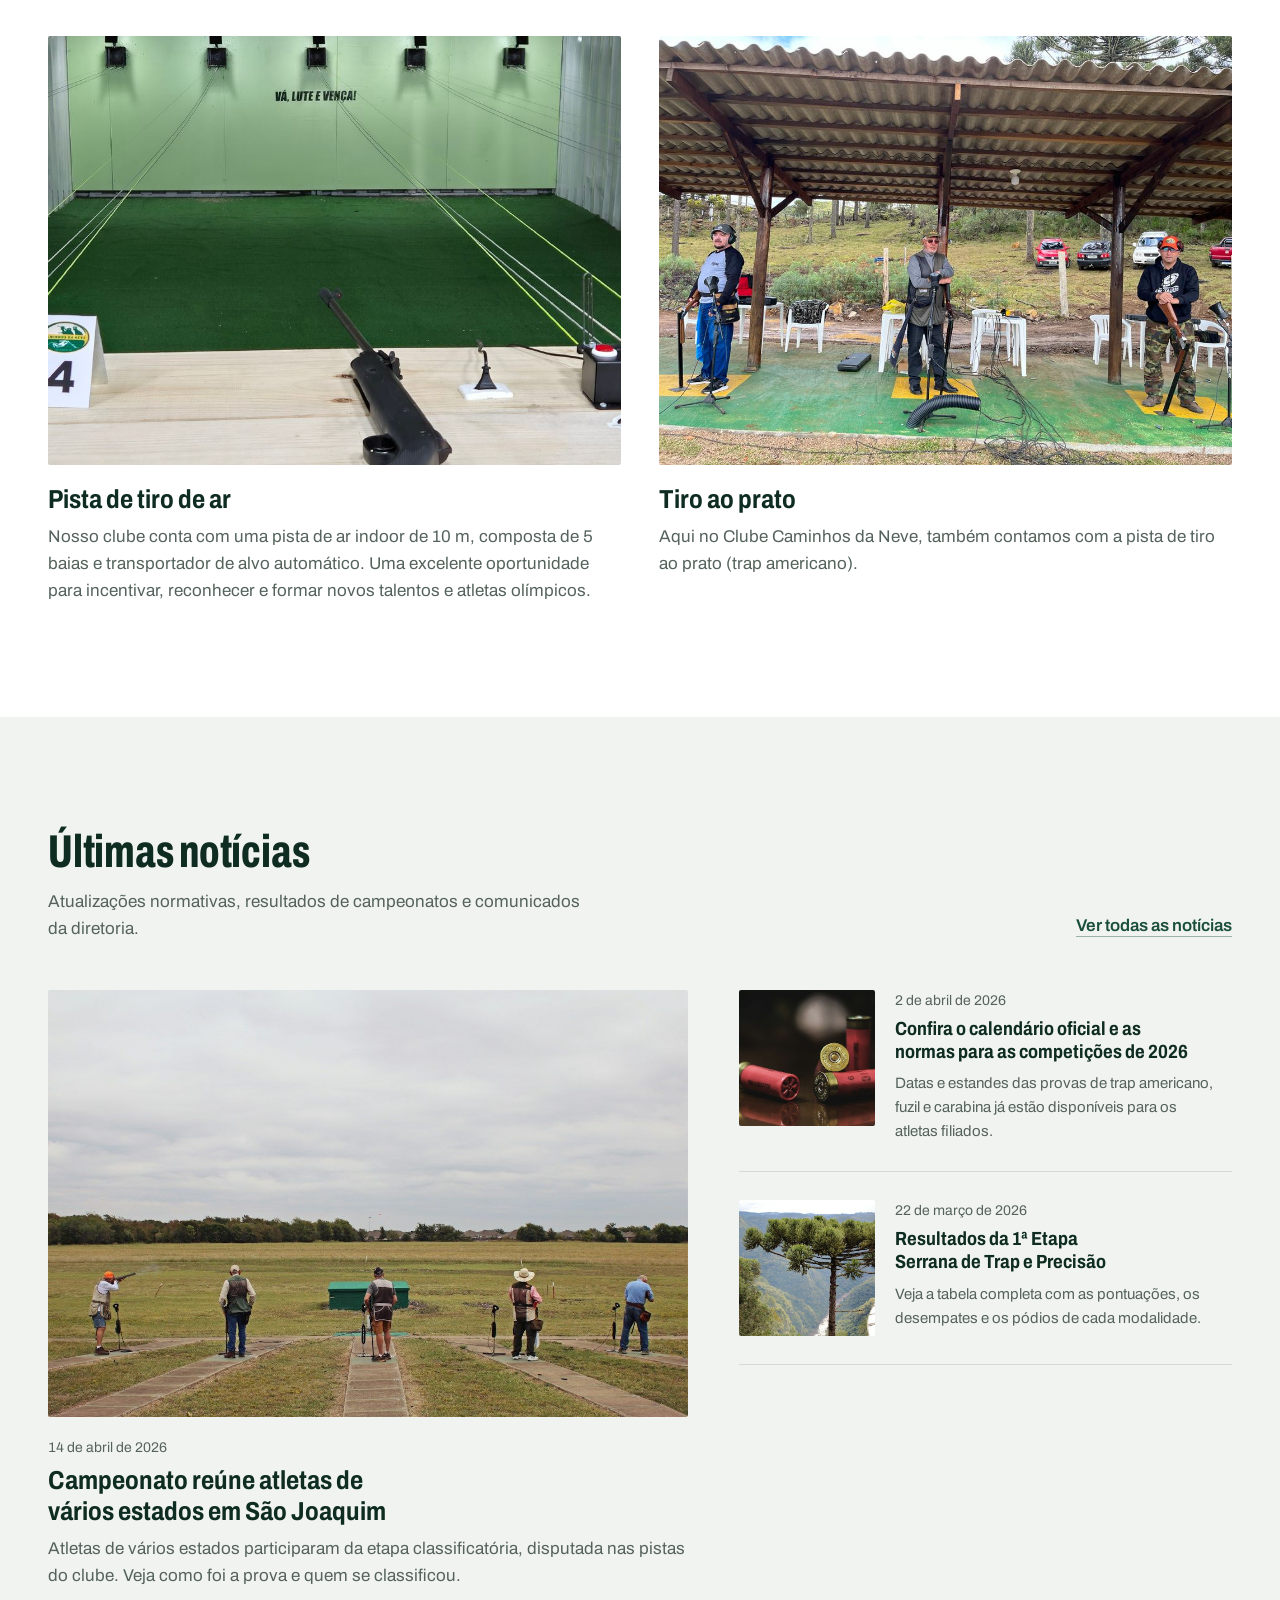
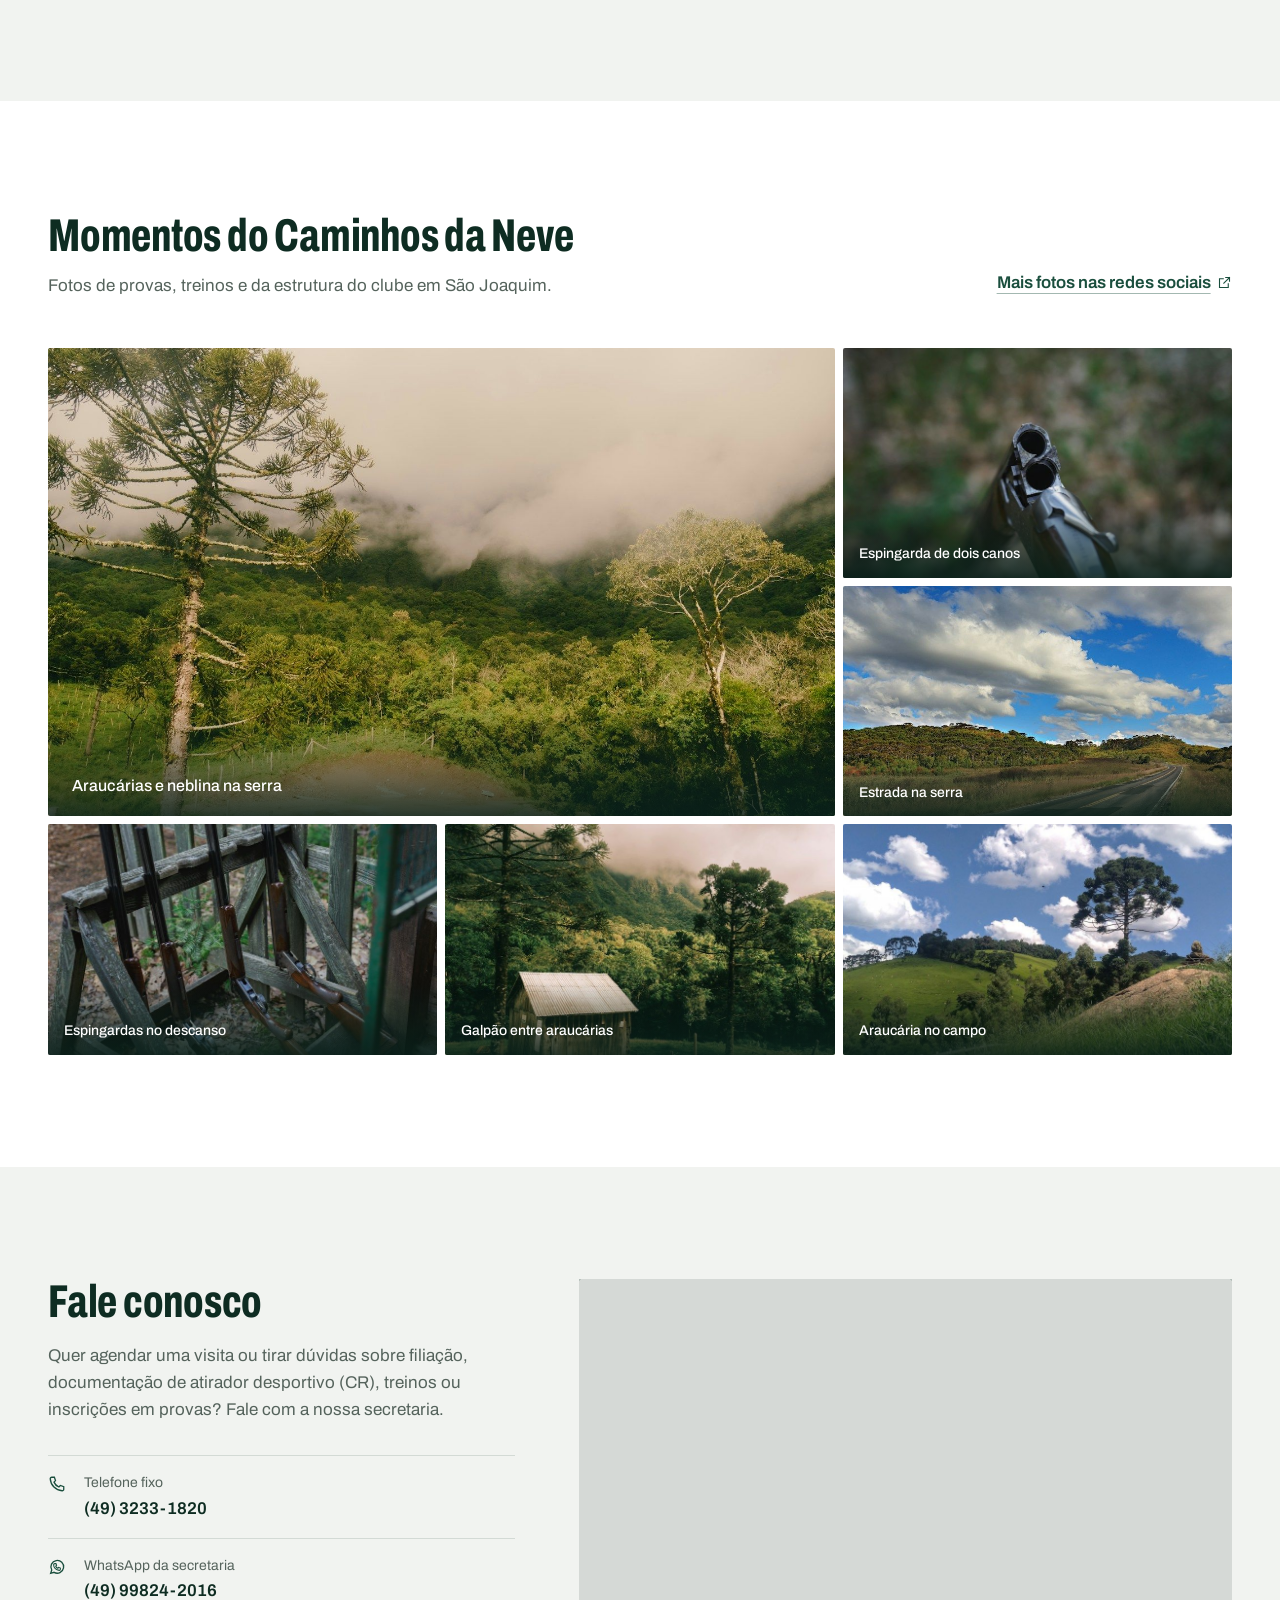
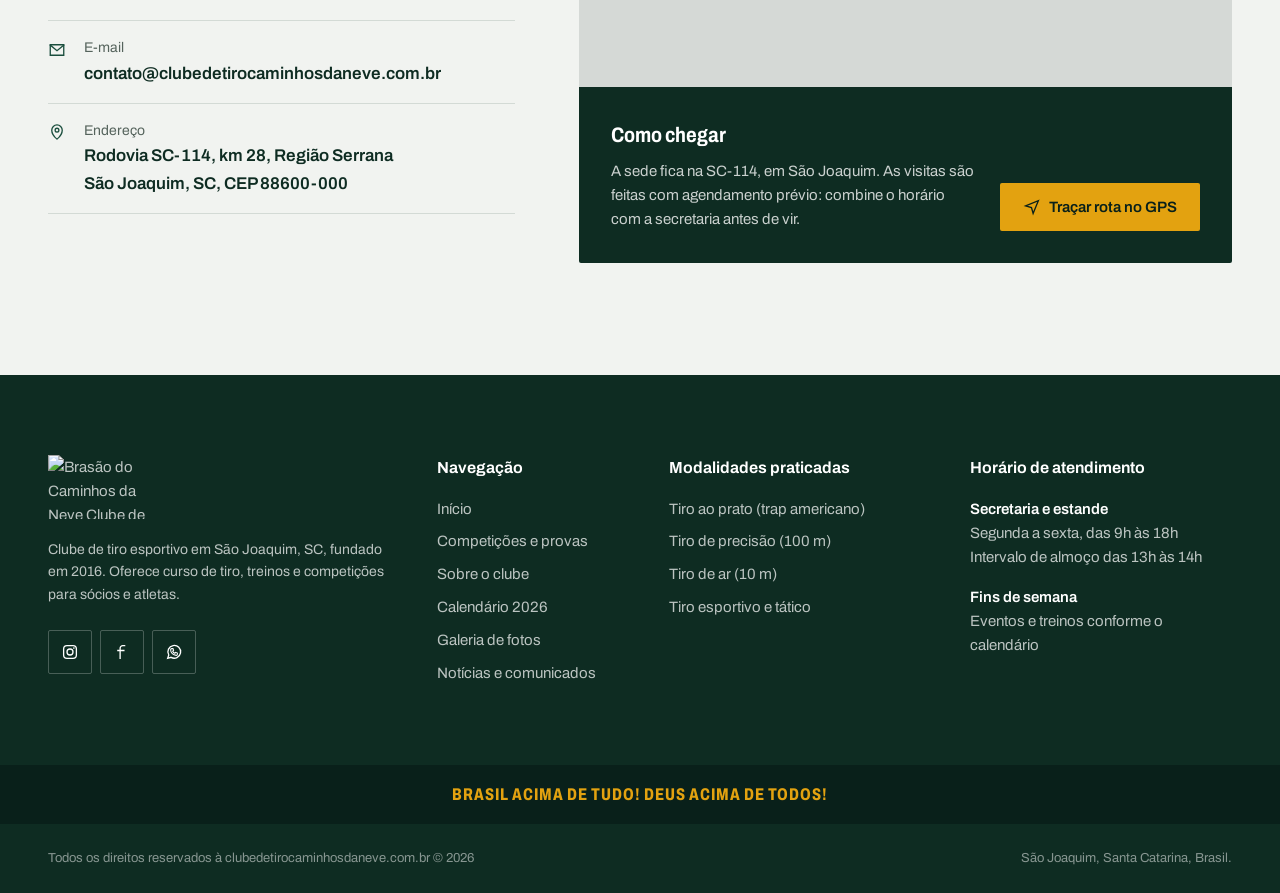
==== commit ac431242: "remocao de textos desnecessários" ====
--- a/index.html
+++ b/index.html
@@ -128,7 +128,7 @@
           <div class="fixture__body">
             <h3><a href="#">Campeonato Catarinense Caminhos da Neve</a></h3>
             <p>Etapa estadual com provas de tiro ao prato e fuzil de precisão, disputadas nos estandes do clube em São Joaquim.</p>
-            <p class="fixture__meta"><span>São Joaquim, SC</span><span>Homologado CBTE</span></p>
+            <p class="fixture__meta"><span>São Joaquim, SC</span></p>
           </div>
           <div class="fixture__side">
             <p class="status status--open">Inscrições abertas</p>
@@ -146,7 +146,7 @@
           <div class="fixture__body">
             <h3><a href="#">Copa Serra Catarinense de Tiro ao Prato</a></h3>
             <p>Etapa pontuável para o ranking regional nas modalidades Trap 50 e Trap Double.</p>
-            <p class="fixture__meta"><span>São Joaquim, SC</span><span>Homologado CBTE</span></p>
+            <p class="fixture__meta"><span>São Joaquim, SC</span></p>
           </div>
           <div class="fixture__side">
             <p class="status status--open">Inscrições abertas</p>
@@ -164,7 +164,7 @@
           <div class="fixture__body">
             <h3><a href="#">Torneio Aberto de Carabina e Pistola</a></h3>
             <p>Provas de carabina e pistola nas pistas outdoor do clube, com pontuação para o ranking regional.</p>
-            <p class="fixture__meta"><span>São Joaquim, SC</span><span>Regulamento FECAT</span></p>
+            <p class="fixture__meta"><span>São Joaquim, SC</span></p>
           </div>
           <div class="fixture__side">
             <p class="status">Fase de qualificação</p>
@@ -182,7 +182,7 @@
           <div class="fixture__body">
             <h3><a href="#">Grande Prêmio Campeiros da Neve</a></h3>
             <p>O torneio principal do clube e a última prova do calendário de 2026, com disputas em várias modalidades.</p>
-            <p class="fixture__meta"><span>Sede de campo, São Joaquim</span><span>Troféus e medalhas</span></p>
+            <p class="fixture__meta"><span>São Joaquim, SC</span></p>
           </div>
           <div class="fixture__side">
             <p class="status status--prize">Grande prêmio anual</p>
@@ -363,13 +363,13 @@
           </li>
           <li>
             <svg class="icon" aria-hidden="true"><use href="#i-pin"/></svg>
-            <div><span>Sede de campo</span><address>Rodovia SC-114, km 28, Região Serrana<br>São Joaquim, SC, CEP 88600-000</address></div>
+            <div><span>Endereço</span><address>Rodovia SC-114, km 28, Região Serrana<br>São Joaquim, SC, CEP 88600-000</address></div>
           </li>
         </ul>
       </div>
 
       <div class="contact__map">
-        <iframe title="Mapa com a localização da sede de campo" loading="lazy" referrerpolicy="no-referrer-when-downgrade"
+        <iframe title="Mapa com a localização do clube" loading="lazy" referrerpolicy="no-referrer-when-downgrade"
                 src="https://maps.google.com/maps?q=Caminhos+da+Neve+Clube+de+Tiro,+S%C3%A3o+Joaquim+-+SC&amp;z=12&amp;output=embed"></iframe>
         <div class="contact__route">
           <div>
--- a/css/style.css
+++ b/css/style.css
@@ -777,7 +777,8 @@
     grid-template-columns: 3.75rem minmax(0, 1fr);
     row-gap: .9rem;
   }
-  .fixture__photo { display: none; }
+  .fixture__photo,
+  .fixture__body { grid-column: 2; }
   .fixture__side {
     grid-column: 2;
     flex-direction: row;
@@ -788,6 +789,22 @@
     text-align: left;
   }
   .fixture__date span { font-size: 2.25rem; }
+}
+
+/* tablet: o cartaz fica numa coluna estreita ao lado do texto, como no desktop */
+@media (min-width: 720px) and (max-width: 899px) {
+  .fixture { grid-template-columns: 3.75rem 9rem minmax(0, 1fr); }
+  .fixture__photo { grid-row: 1 / span 2; align-self: start; }
+  .fixture__body,
+  .fixture__side { grid-column: 3; }
+}
+
+/* celular: o cartaz vira uma faixa baixa acima do título, só com a modalidade,
+   porque o nome da prova já vem logo abaixo */
+@media (max-width: 719px) {
+  .fixture__photo { aspect-ratio: 16 / 5; }
+  .poster__title { display: none; }
+  .poster__kicker { font-size: .6875rem; }
 }
 
 /* ---------- Faça parte ---------- */
@@ -950,6 +967,30 @@
   .about__text { margin-top: .75rem; }
 
   .ranges { grid-template-columns: 1fr; }
+}
+
+/* Celular: pistas em carrossel de arrastar. A faixa vai até a borda da tela e
+   o próximo cartão aparece pela metade, que é o que mostra que dá para arrastar.
+   O fio de cima é desenhado no fundo para não passar da margem como a faixa. */
+@media (max-width: 719px) {
+  .ranges {
+    display: flex;
+    gap: 1rem;
+    margin-inline: calc(var(--gutter) * -1);
+    padding-inline: var(--gutter);
+    scroll-padding-inline: var(--gutter);
+    overflow-x: auto;
+    scroll-snap-type: x mandatory;
+    overscroll-behavior-x: contain;
+    scrollbar-width: none;
+    border-top: 0;
+    background: linear-gradient(var(--linha), var(--linha)) var(--gutter) 0 / calc(100% - var(--gutter) * 2) 1px no-repeat;
+  }
+  .ranges::-webkit-scrollbar { display: none; }
+  .range {
+    flex: 0 0 84%;
+    scroll-snap-align: start;
+  }
 }
 
 @media (max-width: 639px) {
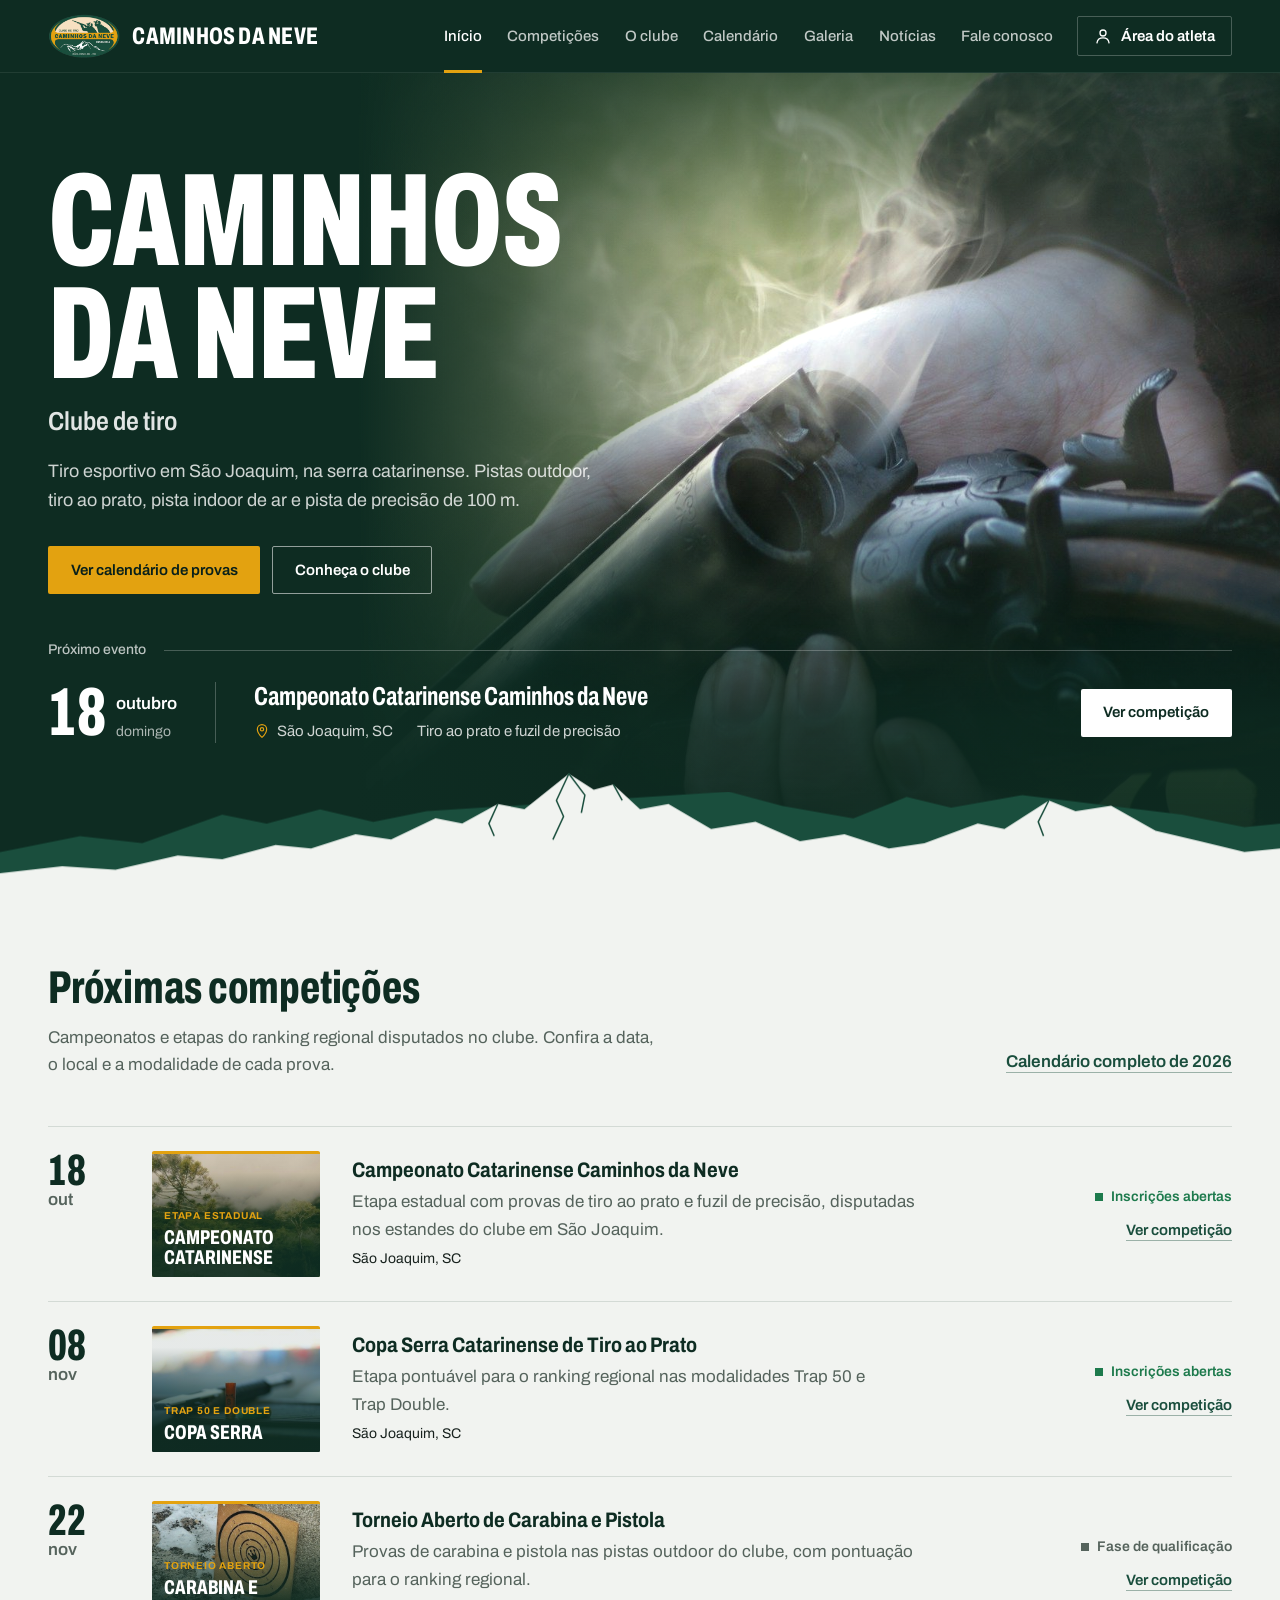
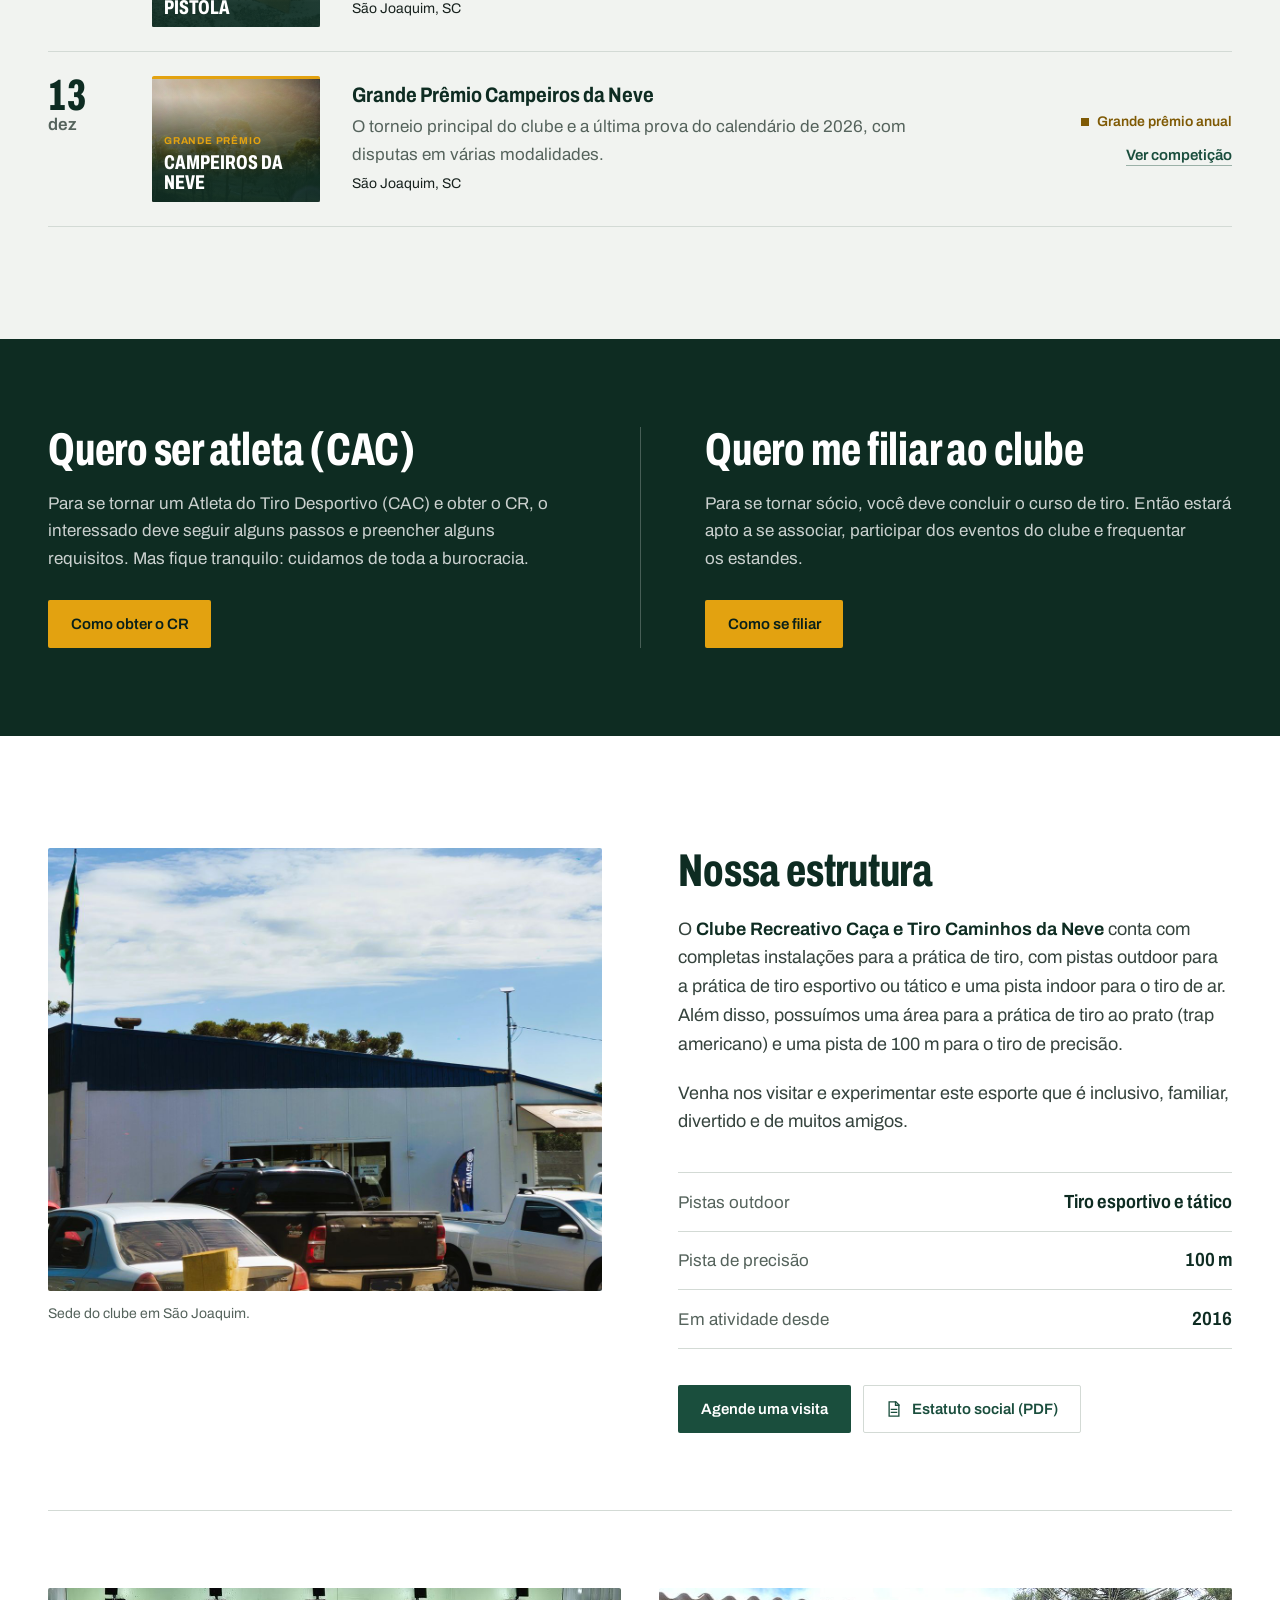
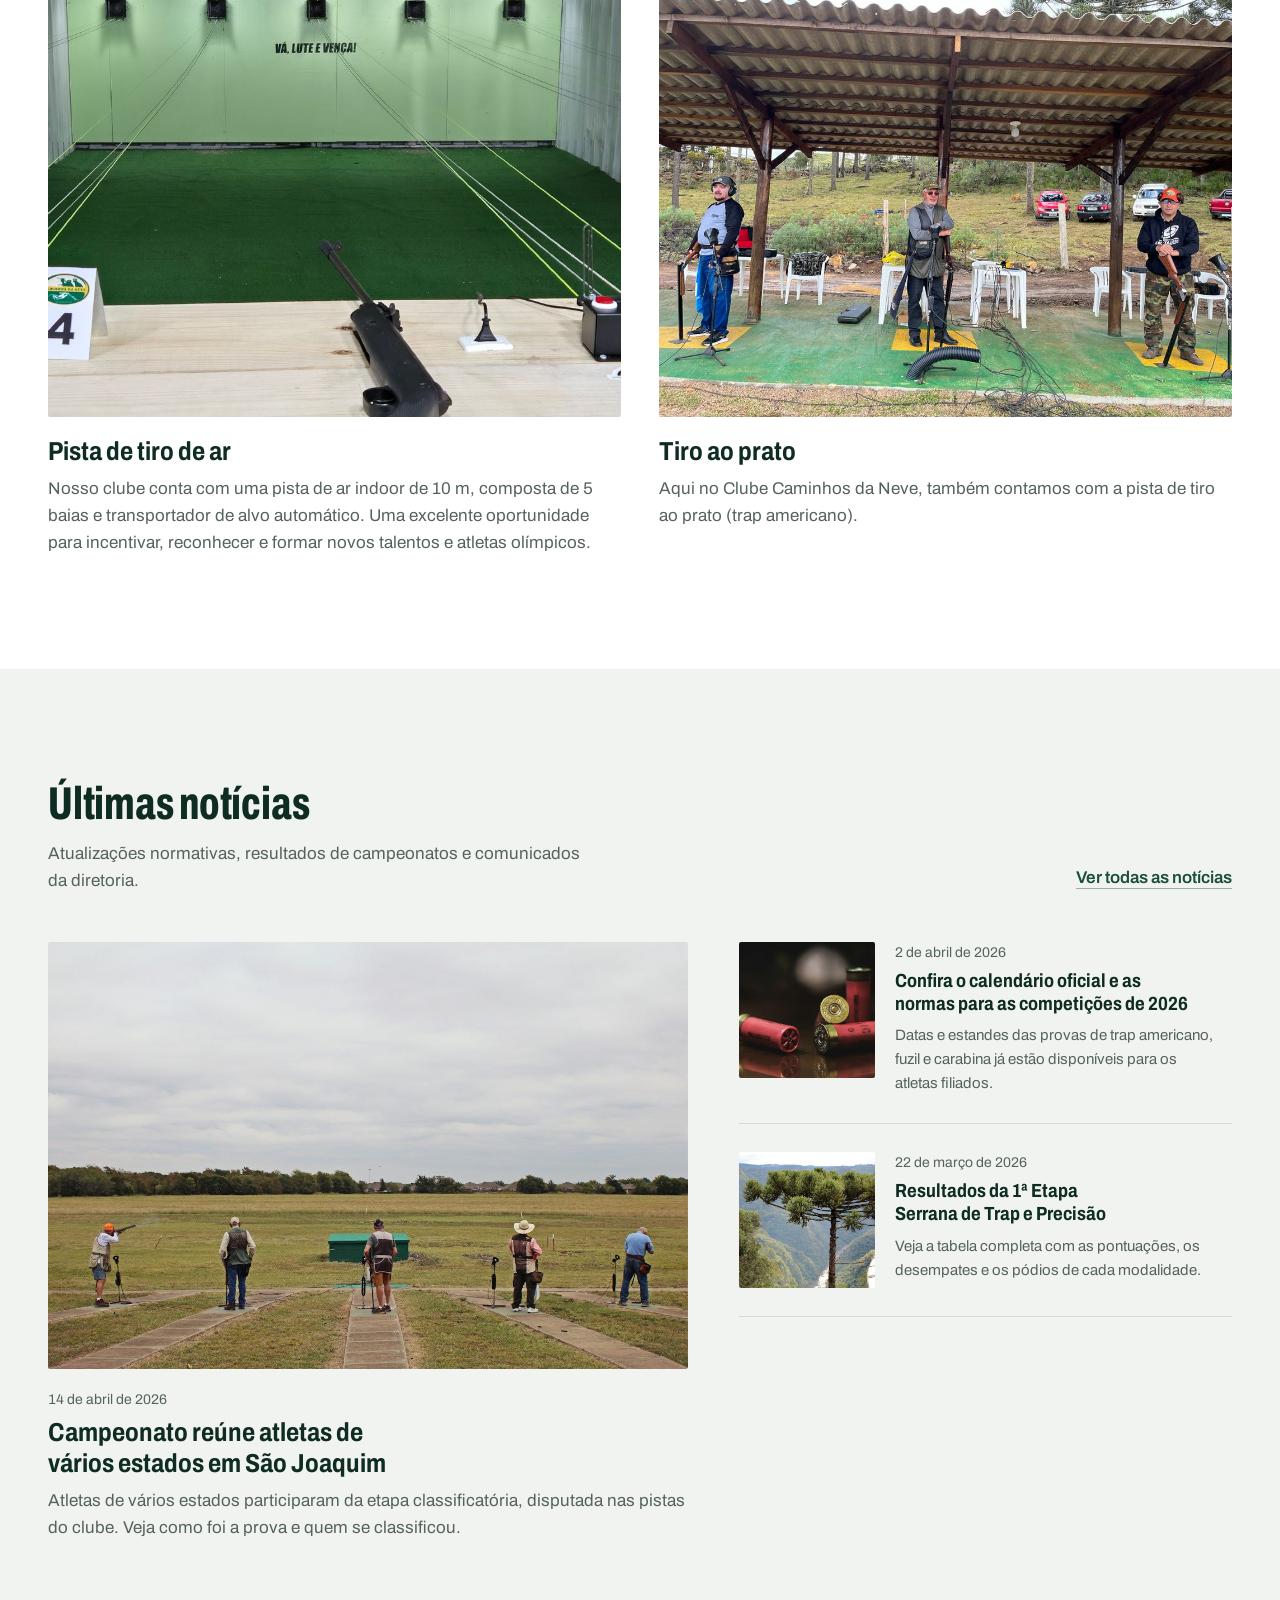
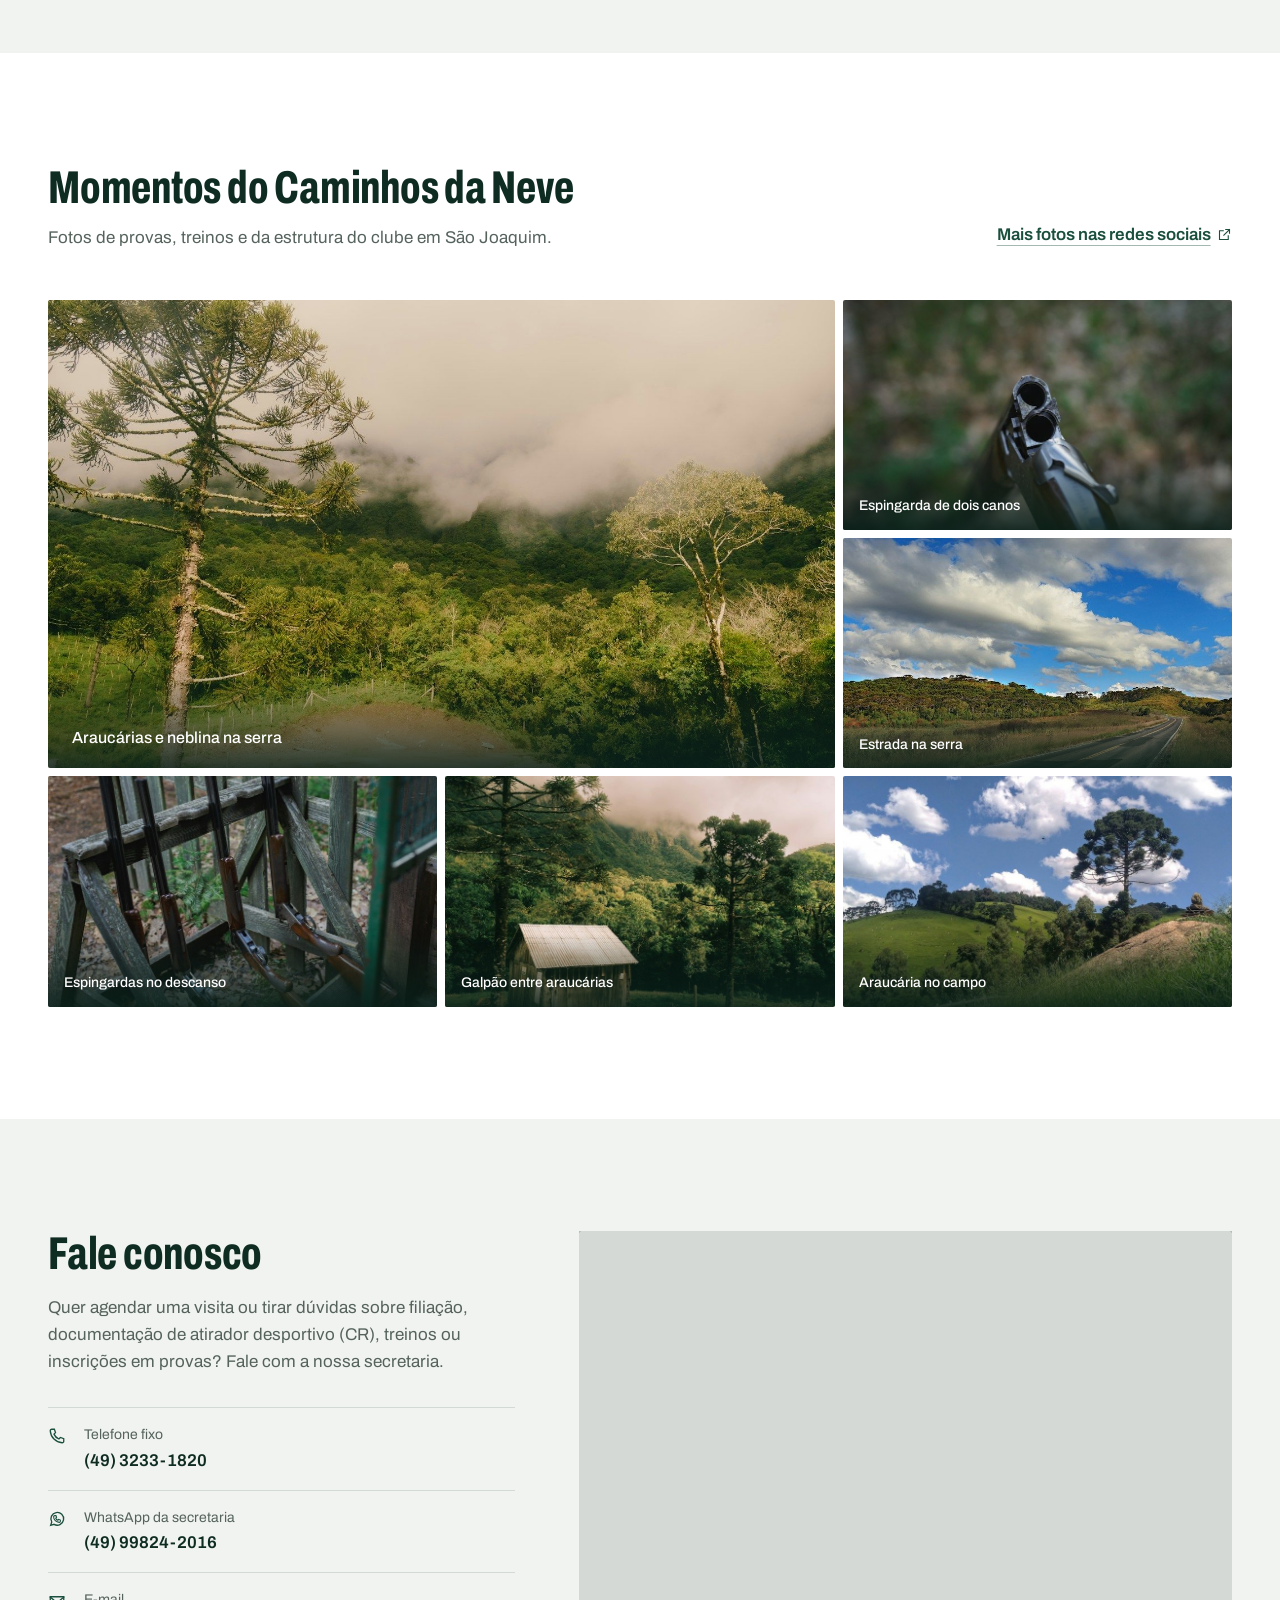
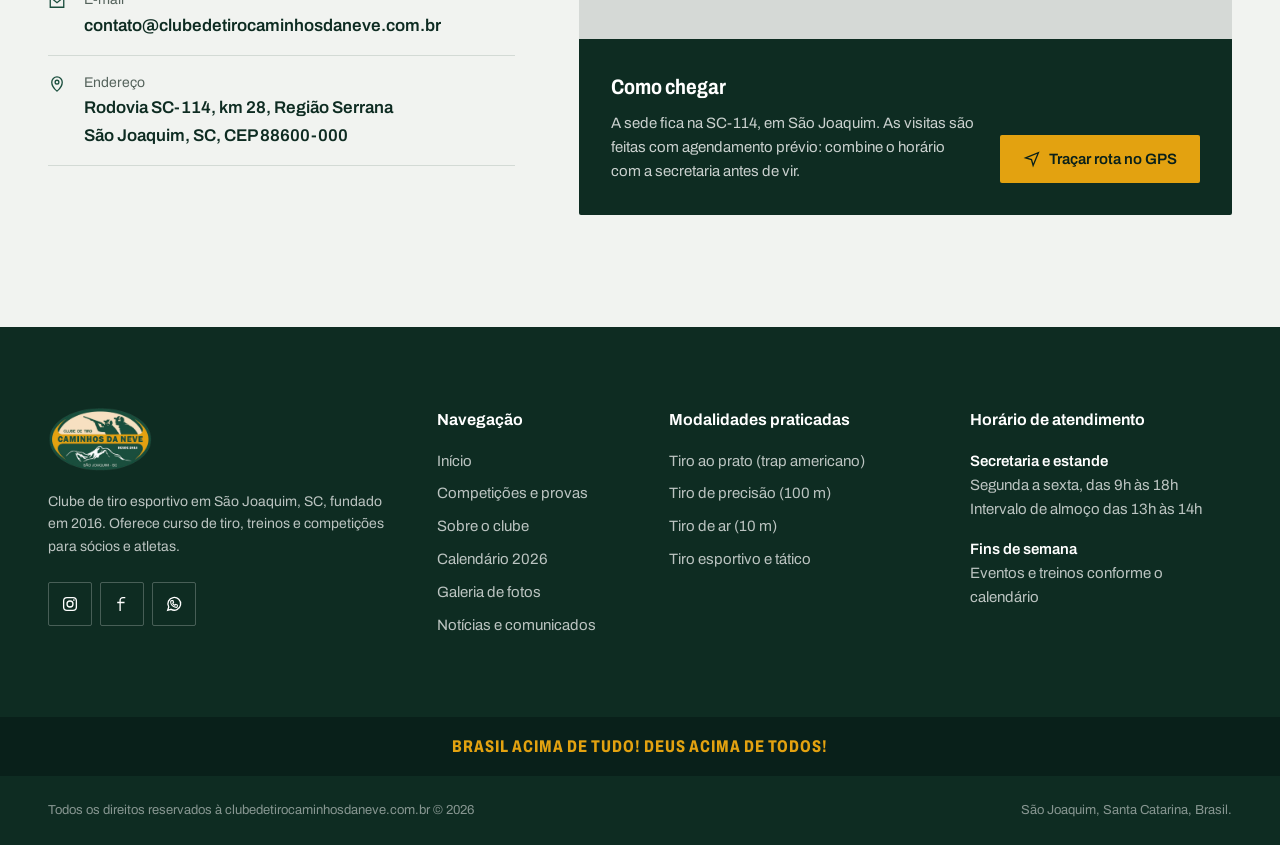
==== commit 84c5fdac: "Serra do brasão no fim do hero e brasão local" ====
--- a/index.html
+++ b/index.html
@@ -35,7 +35,7 @@
 <header class="site-header">
   <div class="wrap site-header__bar">
     <a class="brand" href="#inicio" aria-label="Caminhos da Neve Clube de Tiro, página inicial">
-      <img class="brand__crest" src="https://lh3.googleusercontent.com/aida-public/[base64]" alt="" width="72" height="44">
+      <img class="brand__crest" src="img/brasao.png" alt="" width="512" height="315">
       <span class="brand__name">Caminhos da Neve</span>
     </a>
 
@@ -106,6 +106,15 @@
         </div>
       </article>
     </div>
+
+    <!-- Serra do brasão: o hero termina no perfil da montanha nevada -->
+    <svg class="hero__ridge" viewBox="0 0 1440 160" preserveAspectRatio="xMidYMax slice" aria-hidden="true" focusable="false">
+      <path class="hero__ridge-far" d="M0 160V104L90 86 160 94 250 62 300 72 360 56 420 70 480 58 820 36 880 52 960 66 1020 42 1070 54 1150 40 1330 62 1400 76 1440 72V160Z"/>
+      <g class="hero__ridge-near">
+        <path d="M0 160V128L70 120 130 124 200 108 250 112 310 96 350 100 400 84 440 90 490 66 520 72 560 50 590 56 640 16 668 34 690 28 720 56 752 50 800 78 850 70 900 92 950 84 1000 100 1040 94 1100 72 1130 78 1180 46 1210 58 1250 52 1300 80 1350 92 1400 104 1440 100V160Z"/>
+        <path class="hero__ridge-snow" d="M640 16 626 46 634 64 622 90M640 16 658 40 654 60M560 50 550 72 556 86M690 28 700 46M1180 46 1168 70 1174 86"/>
+      </g>
+    </svg>
   </section>
 
   <!-- Competições -->
@@ -390,7 +399,7 @@
 <footer class="site-footer">
   <div class="wrap site-footer__grid">
     <div class="site-footer__brand">
-      <img src="https://lh3.googleusercontent.com/aida-public/[base64]" width="104" height="64" loading="lazy" alt="Brasão do Caminhos da Neve Clube de Tiro">
+      <img src="img/brasao.png" width="512" height="315" loading="lazy" alt="Brasão do Caminhos da Neve Clube de Tiro">
       <p>Clube de tiro esportivo em São Joaquim, SC, fundado em 2016. Oferece curso de tiro, treinos e competições para sócios e atletas.</p>
       <ul class="social">
         <li><a href="#" aria-label="Instagram"><svg class="icon" aria-hidden="true"><use href="#i-instagram"/></svg></a></li>
--- a/css/style.css
+++ b/css/style.css
@@ -35,6 +35,7 @@
   --wrap: 78rem;
   --gutter: clamp(1rem, 4vw, 2rem);
   --header-h: 4.5rem;
+  --ridge-h: clamp(4.5rem, min(11vw, 17vh), 12rem);
   --radius: 2px;
   --ease: cubic-bezier(.2, .7, .2, 1);
 }
@@ -323,7 +324,7 @@
   position: relative;
   isolation: isolate;
   display: grid;
-  grid-template-rows: 1fr auto;
+  grid-template-rows: 1fr auto auto;
   min-height: clamp(40rem, calc(100svh - var(--header-h)), 54rem);
   overflow: hidden;
   background: var(--pinho-900);
@@ -390,7 +391,8 @@
   display: block;
   margin-top: .9rem;
   font-size: var(--step-2);
-  font-weight: 500;
+  font-stretch: var(--semi);
+  font-weight: 600;
   line-height: 1.2;
   color: rgba(255, 255, 255, .88);
 }
@@ -418,7 +420,8 @@
   align-items: center;
   column-gap: clamp(1.5rem, 3vw, 2.75rem);
   row-gap: 1.25rem;
-  padding-bottom: clamp(1.75rem, 4vh, 2.75rem);
+  /* pouco respiro: a serra logo abaixo já separa o evento da página */
+  padding-bottom: clamp(.75rem, 2vh, 1.25rem);
 }
 
 .next-event__legend {
@@ -494,7 +497,30 @@
   gap: .5rem;
 }
 
-/* entrada única do hero */
+/* Serra do brasão: o verde termina no perfil da montanha nevada, na cor da página,
+   e a primeira seção começa a partir da neve. O recorte (slice) mantém a altura
+   dos picos e, no celular, corta as pontas e deixa o pico principal à vista. */
+.hero__ridge {
+  display: block;
+  width: 100%;
+  height: var(--ridge-h);
+  /* 1px a mais, cortado pelo hero, para não sobrar fio verde sobre a geada */
+  margin-bottom: -1px;
+}
+.hero__ridge-far { fill: var(--pinho); }
+.hero__ridge-near { fill: var(--geada); }
+/* os fios das encostas, em verde sobre a neve, como no desenho do brasão */
+.hero__ridge-snow {
+  fill: none;
+  stroke: var(--pinho);
+  stroke-width: 1.5;
+  vector-effect: non-scaling-stroke;
+}
+
+/* a base da serra já dá o respiro: a primeira seção sobe */
+.hero + .section { padding-top: clamp(2.5rem, 5vw, 4.5rem); }
+
+/* entrada única do hero; a serra sobe junto, a camada do fundo por último */
 @media (prefers-reduced-motion: no-preference) {
   .hero__photo { animation: settle 1.8s var(--ease) both; }
   .hero__body > *,
@@ -502,9 +528,14 @@
   .hero__lead { animation-delay: .08s; }
   .hero__actions { animation-delay: .16s; }
   .next-event { animation-delay: .3s; }
+  .hero__ridge-near { animation: ridge 1.4s var(--ease) both; }
+  .hero__ridge-far { animation: ridge-far 1.6s .15s var(--ease) both; }
 }
 @keyframes settle { from { transform: scale(1.05); } }
 @keyframes rise { from { opacity: 0; transform: translateY(14px); } }
+/* em unidades do viewBox (160 de altura) */
+@keyframes ridge { from { transform: translateY(34px); } }
+@keyframes ridge-far { from { transform: translateY(58px); } }
 
 /* Tablet e celular: sem espaço ao lado da foto, ela vira uma faixa no topo,
    com a atiradora e o prato à vista, e o texto desce para o verde liso,
@@ -557,7 +588,7 @@
   .hero__actions .btn { flex: 1 1 auto; }
 
   /* próximo evento: data empilhada numa coluna estreita, para o título caber em duas linhas */
-  .next-event { column-gap: 1.25rem; row-gap: 1rem; padding-bottom: 2.25rem; }
+  .next-event { column-gap: 1.25rem; row-gap: 1rem; padding-bottom: 1rem; }
   .next-event__date { grid-template-columns: auto; align-self: start; }
   .next-event__day { grid-row: auto; margin-bottom: .4rem; font-size: 3.5rem; }
   .next-event__info { padding-left: 1.1rem; }
